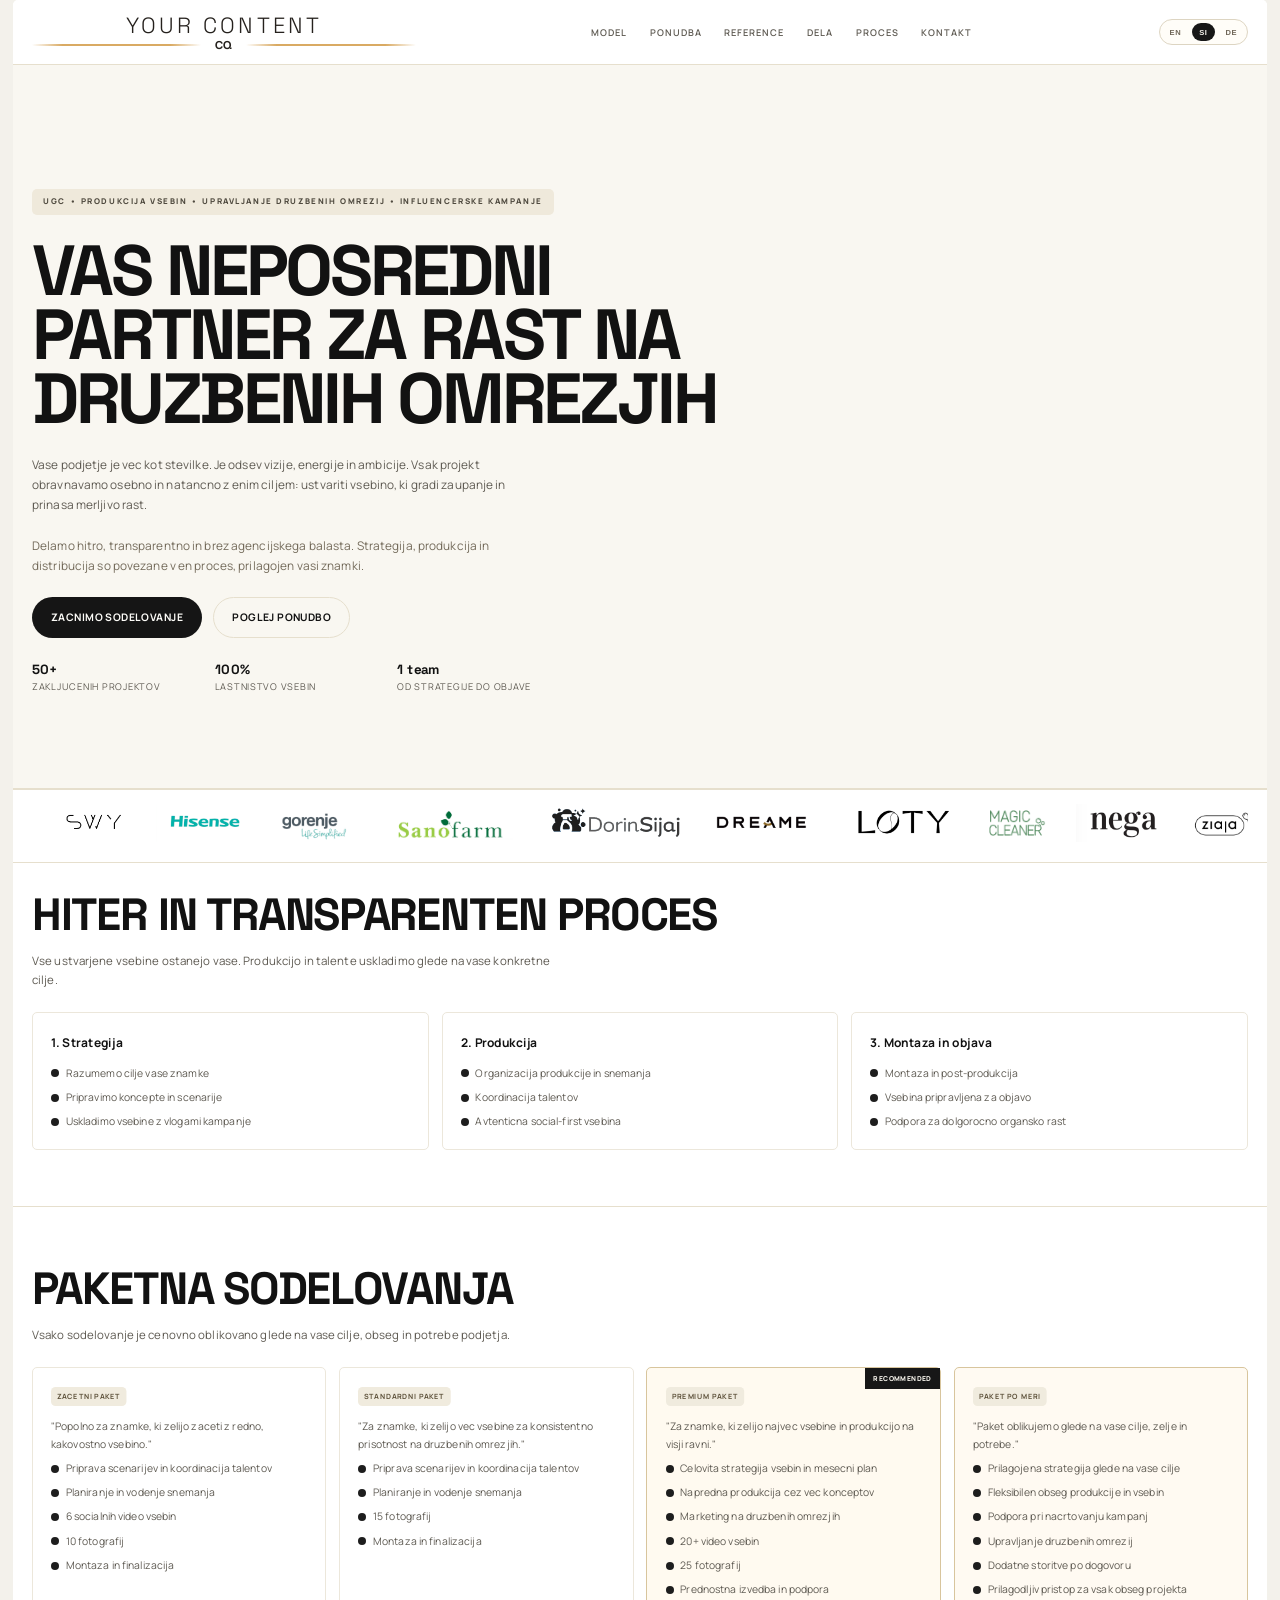
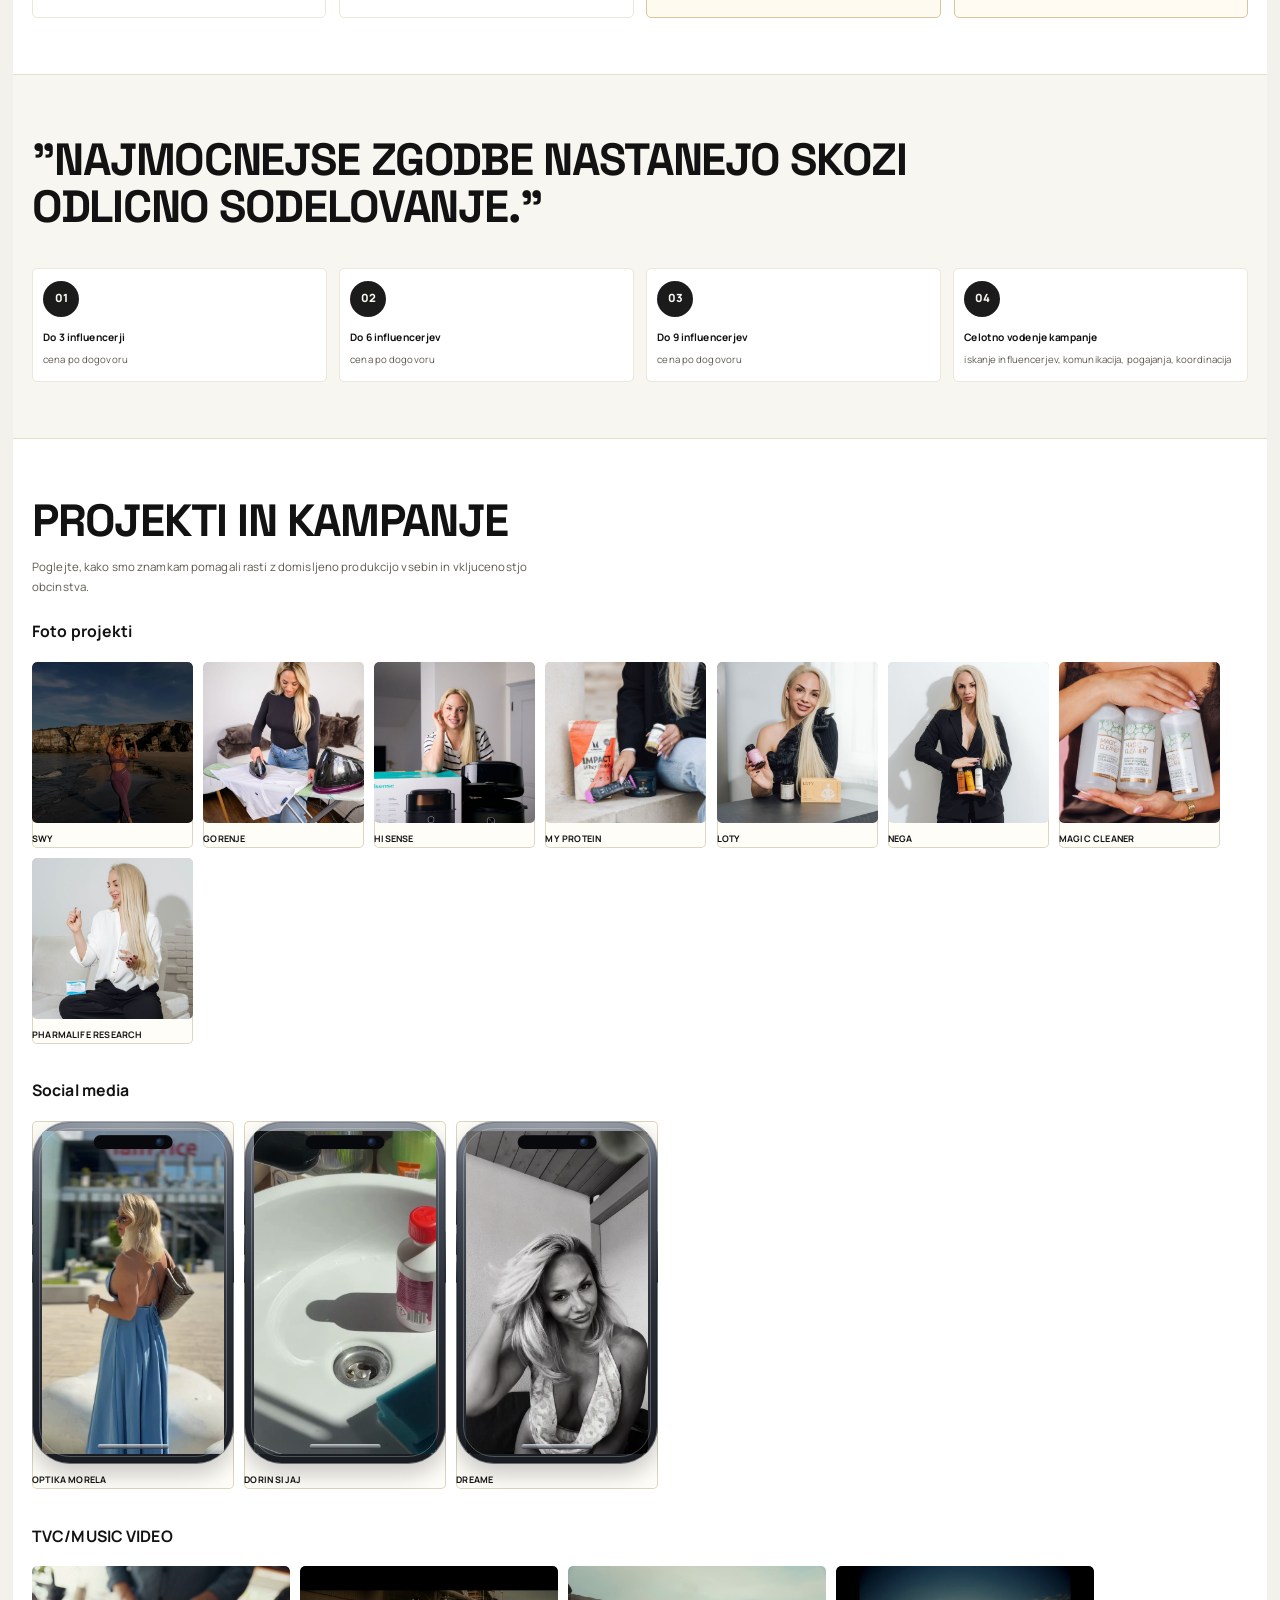
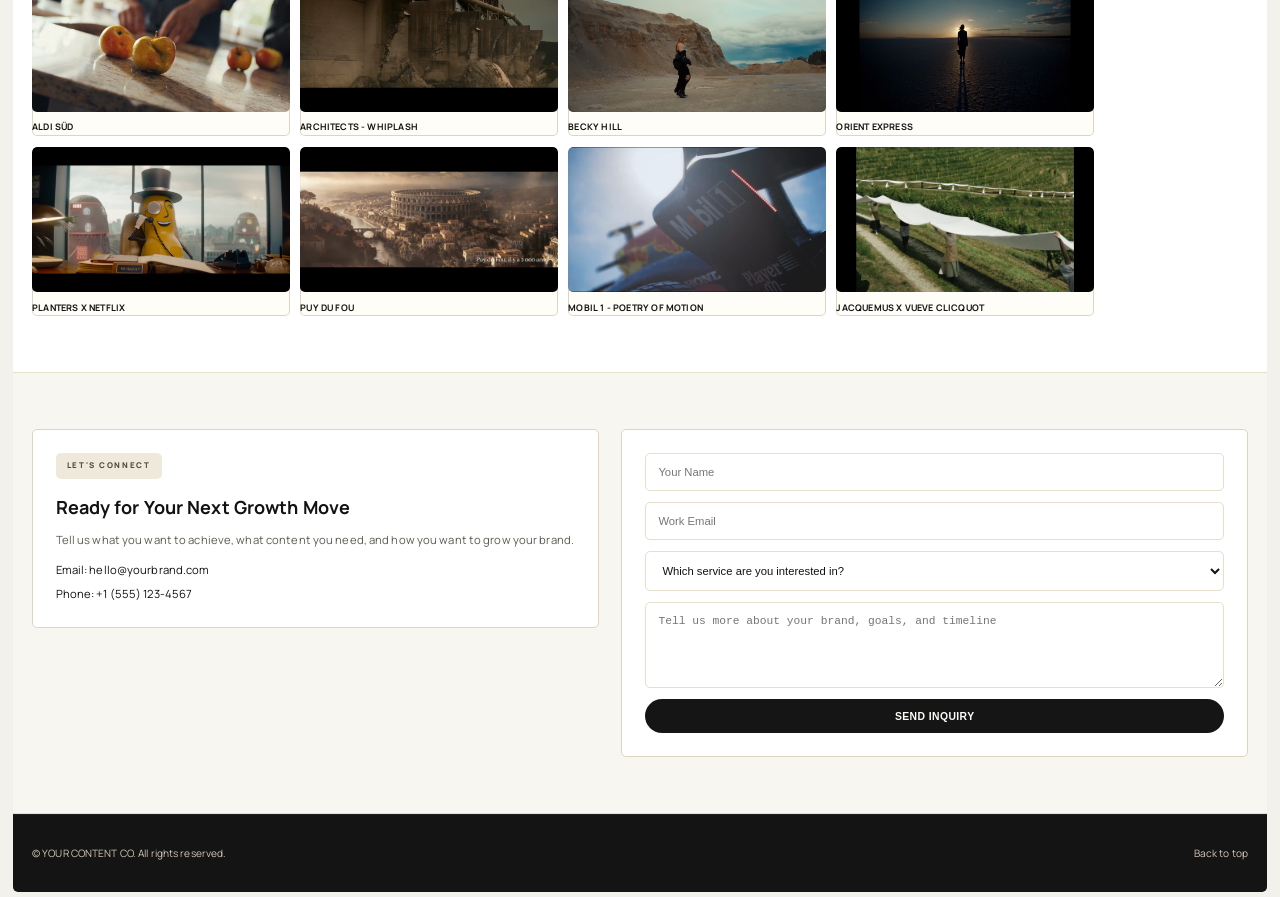
==== index.html @ cd25166e "Deploy YOUR CONTENT CO website for ycc.si" ====
<!DOCTYPE html>
<html lang="en">
<head>
  <meta charset="UTF-8" />
  <meta name="viewport" content="width=device-width, initial-scale=1.0" />
  <title>YOUR CONTENT CO. | UGC & Social Media</title>
  <style>
    @import url('https://fonts.googleapis.com/css2?family=Manrope:wght@400;500;600;700;800&family=Space+Grotesk:wght@500;600;700&display=swap');

    :root {
      --bg: #f3f1eb;
      --surface: #ffffff;
      --surface-alt: #fcfaf4;
      --text: #121212;
      --muted: #5e5a52;
      --primary: #b28634;
      --primary-dark: #8d6726;
      --accent: #ddbf80;
      --success: #1d7a4d;
      --border: #e6dfcd;
      --shadow: 0 12px 30px rgba(18, 18, 18, 0.05);
      --radius: 5px;
      --max-width: 1600px;
      --content-width: 1480px;
    }

    * {
      box-sizing: border-box;
      margin: 0;
      padding: 0;
    }

    html {
      scroll-behavior: smooth;
      font-size: 70.543%;
    }

    body {
      font-family: "Manrope", "Segoe UI", Helvetica, Arial, sans-serif;
      color: var(--text);
      background: var(--bg);
      line-height: 1.68;
      letter-spacing: 0.01em;
    }

    .page-shell {
      width: min(var(--max-width), 98vw);
      margin: 0 auto;
      background: var(--surface);
      border: none;
      box-shadow: none;
      overflow: hidden;
    }

    img {
      max-width: 100%;
      display: block;
    }

    a {
      color: inherit;
      text-decoration: none;
    }

    .container {
      width: min(var(--content-width), 95vw);
      margin: 0 auto;
    }

    /* Keep the design sharp but with slightly softened corners. */
    .page-shell,
    .btn,
    .logo-mark,
    .eyebrow,
    .hero-card,
    .hero-chart,
    .chart-bars span,
    .service-card,
    .model-card,
    .price-card,
    .service-icon,
    .process-step,
    .result-card,
    .testimonial-card,
    .stat-box,
    .contact-card,
    .contact-card input,
    .contact-card textarea,
    .contact-card select,
    .pill {
      border-radius: var(--radius);
    }

    .btn {
      display: inline-flex;
      align-items: center;
      justify-content: center;
      gap: 0.5rem;
      border-radius: 999px;
      padding: 0.95rem 1.6rem;
      font-weight: 700;
      font-size: 0.92rem;
      transition: 0.2s ease;
      cursor: pointer;
      border: 1px solid transparent;
      letter-spacing: 0.04em;
      text-transform: uppercase;
    }

    .btn-primary {
      background: #151515;
      color: #fdfcf8;
      box-shadow: none;
    }

    .btn-primary:hover {
      transform: translateY(-1px);
      background: #2a2a2a;
      box-shadow: none;
    }

    .btn-secondary {
      background: transparent;
      color: var(--text);
      border-color: var(--border);
    }

    .btn-secondary:hover {
      background: #f8f4ea;
      border-color: #d7ccb1;
    }

    header {
      position: sticky;
      top: 0;
      background: rgba(255, 255, 255, 0.92);
      backdrop-filter: blur(8px);
      z-index: 50;
      border-bottom: 1px solid var(--border);
    }

    nav {
      display: flex;
      align-items: center;
      justify-content: space-between;
      padding: 1.2rem 0;
    }

    .logo {
      display: flex;
      align-items: center;
      gap: 1rem;
      font-weight: 800;
      letter-spacing: -0.03em;
      font-size: 0.98rem;
      text-transform: uppercase;
    }

    .logo-mark {
      display: none;
    }

    .brand-lockup {
      display: inline-grid;
      gap: 0.2rem;
      align-items: center;
      justify-items: center;
      line-height: 1;
      color: #25211d;
    }

    .brand-main {
      font-family: "Space Grotesk", "Manrope", sans-serif;
      font-size: 1.95rem;
      letter-spacing: 0.14em;
      font-weight: 300;
      white-space: nowrap;
      text-align: center;
    }

    .brand-sub {
      display: grid;
      grid-template-columns: 1fr auto 1fr;
      align-items: center;
      gap: 1.2rem;
      width: 34rem;
      margin-top: 0.15rem;
    }

    .brand-sub span:last-child {
      font-family: "Space Grotesk", "Manrope", sans-serif;
      font-size: 1.32rem;
      letter-spacing: 0.14em;
      font-weight: 300;
      line-height: 1;
      text-align: center;
    }

    .brand-rule {
      height: 2px;
      width: 100%;
      background: linear-gradient(90deg, transparent 0%, #d9aa63 18%, #d9aa63 82%, transparent 100%);
    }

    .hero h1,
    .section-header h2,
    .service-card h3,
    .model-card h3,
    .price-card .pill,
    .process-step h3,
    .hero-stat strong {
      transform: scale(0.9090909);
      transform-origin: left center;
    }

    .hero h1,
    .section-header h2 {
      display: inline-block;
    }

    .brand-lockup {
      transform: none;
    }

    nav ul {
      display: flex;
      gap: 2rem;
      list-style: none;
    }

    nav a {
      color: var(--muted);
      font-size: 0.82rem;
      font-weight: 600;
      text-transform: uppercase;
      letter-spacing: 0.11em;
    }

    nav a:hover {
      color: var(--text);
    }

    .language-switch {
      display: inline-flex;
      align-items: center;
      gap: 0.35rem;
      margin-left: 1rem;
      padding: 0.25rem;
      border: 1px solid #ddd5c2;
      border-radius: 999px;
      background: #fffdf8;
    }

    .lang-btn {
      border: 0;
      border-radius: 999px;
      background: transparent;
      color: #6f6658;
      font-size: 0.67rem;
      font-weight: 700;
      letter-spacing: 0.08em;
      text-transform: uppercase;
      padding: 0.38rem 0.62rem;
      cursor: pointer;
    }

    .lang-btn.active {
      background: #171717;
      color: #f9f7f1;
    }

    .nav-cta {
      display: none;
    }

    .hero {
      padding: 124px 0 92px;
      background: #f9f7f1;
      color: var(--text);
      border-bottom: 1px solid var(--border);
    }

    .hero-grid {
      display: grid;
      grid-template-columns: 1fr;
      gap: 2.2rem;
      align-items: start;
    }

    .eyebrow {
      display: inline-block;
      font-size: 0.7rem;
      text-transform: uppercase;
      letter-spacing: 0.2em;
      font-weight: 800;
      color: #4f4a3f;
      background: #efe9db;
      border-radius: var(--radius);
      padding: 0.56rem 1rem;
      margin-bottom: 1.2rem;
    }

    .hero h1 {
      font-family: "Space Grotesk", "Manrope", sans-serif;
      font-size: clamp(3.7rem, 6.1vw, 7.2rem);
      line-height: 0.9;
      letter-spacing: -0.045em;
      margin-bottom: 1.4rem;
      max-width: 17.5ch;
      text-transform: uppercase;
    }

    .hero p {
      font-size: 1.05rem;
      color: var(--muted);
      max-width: 72ch;
      margin-bottom: 1.9rem;
    }

    .hero-actions {
      display: flex;
      gap: 1rem;
      flex-wrap: wrap;
      margin-bottom: 2.1rem;
    }

    .hero-stats {
      display: flex;
      flex-wrap: wrap;
      gap: 2rem;
      margin-top: 0.6rem;
    }

    .hero-stat {
      padding-right: 0;
      border-right: 0;
      min-width: 160px;
    }

    .hero-stat:last-child {
      border-right: 0;
      padding-right: 0;
    }

    .hero-stat strong {
      display: block;
      font-size: 1.3rem;
      color: var(--text);
      line-height: 1;
      font-family: "Space Grotesk", "Manrope", sans-serif;
    }

    .hero-stat span {
      color: var(--muted);
      font-size: 0.82rem;
      text-transform: uppercase;
      letter-spacing: 0.08em;
    }

    .hero-card {
      background: #ffffff;
      color: var(--text);
      border-radius: var(--radius);
      padding: 1.85rem;
      box-shadow: none;
      position: relative;
      overflow: hidden;
      border: 1px solid var(--border);
      display: none;
    }

    .hero-card::before {
      display: none;
    }

    .hero-card-top {
      display: flex;
      align-items: center;
      justify-content: space-between;
      color: var(--muted);
      font-size: 0.8rem;
      margin-bottom: 1rem;
      text-transform: uppercase;
      letter-spacing: 0.1em;
    }

    .hero-chart {
      background: linear-gradient(180deg, #f8fafc 0%, #eef8ff 100%);
      border-radius: var(--radius);
      padding: 1rem;
      overflow: hidden;
    }

    .chart-bars {
      display: grid;
      grid-template-columns: repeat(7, 1fr);
      gap: 0.6rem;
      align-items: end;
      height: 240px;
      margin-top: 1rem;
    }

    .chart-bars span {
      display: block;
      background: linear-gradient(180deg, var(--primary), var(--accent));
      border-radius: var(--radius);
    }

    .chart-grid {
      display: flex;
      justify-content: space-between;
      color: var(--muted);
      font-size: 0.62rem;
      margin-top: 0.5rem;
    }

    .logo-strip {
      --logo-gap: 2.1rem;
      padding: 14px 0;
      border-top: 1px solid var(--border);
      border-bottom: 1px solid var(--border);
      background: #ffffff;
      overflow: hidden;
    }

    .logo-strip .container {
      overflow: hidden;
    }

    .logo-strip-inner {
      display: inline-flex;
      min-width: max-content;
      align-items: center;
      animation: logo-slide 28s linear infinite;
      will-change: transform;
      transform: translate3d(0, 0, 0);
      backface-visibility: hidden;
    }

    .logo-chip {
      display: inline-flex;
      flex: 0 0 auto;
      align-items: center;
      justify-content: center;
      margin: 0 calc(var(--logo-gap) / 2);
      padding: 0;
      border: 0;
      background: transparent;
      border-radius: 0;
      box-shadow: none;
    }

    .logo-chip img {
      width: auto;
      height: 38px;
      max-width: 170px;
      object-fit: contain;
      display: block;
      background: transparent;
      transform: translateZ(0);
      backface-visibility: hidden;
    }

    @keyframes logo-slide {
      from {
        transform: translate3d(0, 0, 0);
      }
      to {
        transform: translate3d(-50%, 0, 0);
      }
    }

    section {
      padding: 56px 0;
      border-bottom: 1px solid var(--border);
    }

    .section-header {
      max-width: 1080px;
      margin-bottom: 2rem;
    }

    .section-header h2 {
      font-family: "Space Grotesk", "Manrope", sans-serif;
      font-size: clamp(2.4rem, 4vw, 4.4rem);
      letter-spacing: -0.03em;
      margin-bottom: 0.9rem;
      line-height: 1.05;
      text-transform: uppercase;
    }

    .section-header p {
      color: var(--muted);
      max-width: 78ch;
      font-size: 1.02rem;
    }

    .services-grid {
      display: grid;
      grid-template-columns: repeat(4, minmax(0, 1fr));
      gap: 1.15rem;
    }

    .business-model-grid {
      display: grid;
      grid-template-columns: repeat(3, minmax(0, 1fr));
      gap: 1.15rem;
    }

    .pricing-grid {
      display: grid;
      grid-template-columns: repeat(4, minmax(0, 1fr));
      gap: 1.15rem;
    }

    .service-card,
    .model-card,
    .price-card {
      background: var(--surface);
      border: 1px solid #ece7db;
      border-radius: var(--radius);
      padding: 1.6rem;
      box-shadow: none;
      transition: transform 0.2s ease, box-shadow 0.2s ease;
    }

    .model-card:hover,
    .price-card:hover,
    .service-card:hover {
      transform: translateY(-1px);
      box-shadow: 0 8px 14px rgba(18, 18, 18, 0.04);
    }

    .price-card.featured {
      background: #fffaf0;
      border-color: #d8c59d;
      position: relative;
    }

    .price-card.featured::before {
      content: "Recommended";
      position: absolute;
      top: 0;
      right: 0;
      background: #171717;
      color: #f8f5ed;
      font-size: 0.60rem;
      font-weight: 800;
      padding: 0.45rem 0.7rem;
      letter-spacing: 0.06em;
      text-transform: uppercase;
    }

    .custom-package {
      background: #fffaf2;
      border-color: #d8c59d;
    }

    .price-card ul,
    .model-card ul {
      list-style: none;
      display: grid;
      gap: 0.6rem;
      margin-top: 1rem;
    }

    .price-card li,
    .model-card li {
      display: flex;
      align-items: center;
      gap: 0.6rem;
      color: var(--muted);
      font-size: 0.92rem;
    }

    .price-card li::before,
    .model-card li::before {
      content: "";
      width: 8px;
      height: 8px;
      background: #1d1d1d;
      border-radius: var(--radius);
      flex: 0 0 auto;
    }

    .price-card li.intro-copy::before {
      display: none;
    }

    .price-card li.intro-copy {
      gap: 0;
    }

    .service-icon {
      width: 56px;
      height: 56px;
      display: grid;
      place-items: center;
      background: #f4efe2;
      color: #1f1f1f;
      border: 1px solid #ddd5c2;
      border-radius: var(--radius);
      font-weight: 800;
      margin-bottom: 1rem;
    }

    .service-card h3 {
      font-size: 1.08rem;
      margin-bottom: 0.7rem;
    }

    .service-card p {
      color: var(--muted);
      font-size: 0.95rem;
    }

    .process-section {
      background: #f8f6f0;
    }

    .process-grid {
      display: grid;
      grid-template-columns: repeat(4, minmax(0, 1fr));
      gap: 1.1rem;
    }

    .process-step {
      padding: 1.1rem 0.9rem;
      background: #fff;
      border-radius: var(--radius);
      border: 1px solid #ece7db;
    }

    #model {
      padding-top: 26px;
    }

    .process-step h3 {
      font-size: 1rem;
      margin: 0.45rem 0;
    }

    .process-step p {
      font-size: 0.86rem;
      color: var(--muted);
      margin: 0;
    }

    .process-step span {
      display: inline-flex;
      width: 36px;
      height: 36px;
      border-radius: 999px;
      background: #1b1b1b;
      color: #faf8f2;
      font-weight: 800;
      align-items: center;
      justify-content: center;
      margin-bottom: 0.55rem;
    }

    .results-panel {
      display: grid;
      grid-template-columns: 1.1fr 0.9fr;
      gap: 1rem;
      align-items: stretch;
    }

    .result-card,
    .testimonial-card {
      background: var(--surface);
      border-radius: var(--radius);
      padding: 1.6rem;
      box-shadow: var(--shadow);
    }

    .result-card ul {
      list-style: none;
      display: grid;
      gap: 0.8rem;
      margin-top: 1rem;
    }

    .result-card li {
      display: flex;
      align-items: center;
      gap: 0.7rem;
      color: var(--muted);
    }

    .result-card li::before {
      content: "";
      width: 10px;
      height: 10px;
      border-radius: var(--radius);
      background: linear-gradient(90deg, var(--primary), var(--accent));
      flex: 0 0 auto;
    }

    .stats-grid {
      display: grid;
      grid-template-columns: repeat(4, minmax(0, 1fr));
      gap: 1rem;
      margin-top: 1rem;
    }

    .stat-box {
      background: linear-gradient(180deg, #111827, #0f172a);
      color: #fff;
      border-radius: var(--radius);
      padding: 1.2rem;
      text-align: center;
    }

    .stat-box strong {
      display: block;
      font-size: 1.60rem;
      line-height: 1;
      margin-bottom: 0.2rem;
    }

    .case-grid {
      display: grid;
      grid-template-columns: repeat(3, minmax(0, 1fr));
      gap: 1.15rem;
    }

    #portfolio .case-grid {
      display: flex;
      flex-wrap: wrap;
      align-items: flex-start;
      gap: 0.9rem;
    }

    .case-card {
      min-width: 0;
    }

    .project-hidden {
      display: none;
    }

    .see-more-wrap {
      display: flex;
      justify-content: center;
      margin-top: 1.4rem;
    }

    .case-card {
      background: #fffdf8;
      border-radius: var(--radius);
      overflow: hidden;
      box-shadow: inset 0 0 0 1px #ddd5c2;
      box-sizing: border-box;
    }

    .case-card h3 {
      font-size: 0.95rem;
      letter-spacing: 0.02em;
    }

    .case-card img {
      height: 210px;
      width: 100%;
      object-fit: cover;
      background: linear-gradient(90deg, #e2e8f0, #e0f2fe);
    }

    .case-card-body {
      padding: 1.2rem;
    }

    .case-card-body h3 {
      margin-bottom: 0.4rem;
    }

    .case-card-body p {
      color: var(--muted);
      font-size: 0.75rem;
      margin-bottom: 0.8rem;
    }

    .phone-shell {
      position: relative;
      padding: 10px;
      border-radius: 38px;
      background:
        radial-gradient(140% 80% at 50% -12%, rgba(255, 255, 255, 0.28) 0%, rgba(255, 255, 255, 0) 56%),
        linear-gradient(180deg, #7f8792 0%, #4f5662 13%, #2a2f37 50%, #191c22 100%);
      box-shadow:
        inset 0 0 0 1px rgba(255, 255, 255, 0.36),
        inset 0 0 0 2px rgba(15, 17, 22, 0.18),
        0 10px 22px rgba(6, 8, 11, 0.22);
      isolation: isolate;
    }

    .phone-shell::before {
      content: "";
      position: absolute;
      inset: 7px;
      border-radius: 31px;
      border: 1px solid rgba(255, 255, 255, 0.24);
      box-shadow: inset 0 10px 18px rgba(255, 255, 255, 0.06);
      pointer-events: none;
      z-index: 2;
    }

    .phone-shell .portfolio-media {
      border-radius: 30px;
      background: #f2f5fa;
      box-shadow: inset 0 0 0 1px rgba(10, 12, 16, 0.15);
    }

    .phone-notch {
      position: absolute;
      top: 14px;
      left: 50%;
      width: 39%;
      height: 14px;
      transform: translateX(-50%);
      border-radius: 999px;
      background: #07090d;
      box-shadow: inset 0 1px 0 rgba(255, 255, 255, 0.07);
      z-index: 4;
      pointer-events: none;
    }

    .phone-notch::before {
      content: "";
      position: absolute;
      right: 10px;
      top: 50%;
      width: 6px;
      height: 6px;
      border-radius: 50%;
      transform: translateY(-50%);
      background: radial-gradient(circle at 30% 30%, #2f4d7d, #101825 62%);
      box-shadow: 0 0 0 1px rgba(88, 104, 132, 0.25);
    }

    .phone-side {
      position: absolute;
      z-index: 1;
      background: linear-gradient(180deg, #8a919b 0%, #4c535d 52%, #2a3038 100%);
      box-shadow: inset 0 0 0 1px rgba(17, 21, 28, 0.35);
      pointer-events: none;
    }

    .phone-side-left {
      left: -2px;
      top: 70px;
      width: 3px;
      height: 34px;
      border-radius: 2px;
    }

    .phone-side-left::before,
    .phone-side-left::after {
      content: "";
      position: absolute;
      left: 0;
      width: 3px;
      border-radius: 2px;
      background: inherit;
      box-shadow: inherit;
    }

    .phone-side-left::before {
      top: 42px;
      height: 22px;
    }

    .phone-side-left::after {
      top: 70px;
      height: 22px;
    }

    .phone-side-right {
      right: -2px;
      top: 110px;
      width: 3px;
      height: 52px;
      border-radius: 2px;
    }

    .phone-home-bar {
      position: absolute;
      bottom: 15px;
      left: 50%;
      width: 35%;
      height: 5px;
      transform: translateX(-50%);
      border-radius: 999px;
      background: linear-gradient(180deg, rgba(238, 242, 247, 0.8), rgba(38, 44, 52, 0.88));
      z-index: 4;
      pointer-events: none;
    }

    .pill {
      display: inline-block;
      padding: 0.35rem 0.6rem;
      background: #f0ebde;
      color: #5c5039;
      border-radius: var(--radius);
      font-size: 0.7rem;
      font-weight: 700;
      margin-right: 0.4rem;
      text-transform: uppercase;
      letter-spacing: 0.08em;
    }

    .contact-section {
      background: #f8f6f0;
      color: var(--text);
      position: relative;
      overflow: hidden;
    }

    .contact-wrap {
      display: grid;
      grid-template-columns: 0.95fr 1.05fr;
      gap: 2rem;
      align-items: start;
    }

    .contact-card {
      background: var(--surface);
      border: 1px solid #ddd5c2;
      border-radius: var(--radius);
      padding: 2rem;
      box-shadow: none;
    }

    .contact-card h3,
    .contact-card p {
      color: var(--text);
    }

    form {
      display: grid;
      gap: 1rem;
    }

    input,
    textarea,
    select {
      width: 100%;
      padding: 1.05rem 1.1rem;
      border-radius: var(--radius);
      border: 1px solid var(--border);
      background: #fff;
      color: var(--text);
      outline: none;
      font-size: 1rem;
    }

    input:focus,
    textarea:focus,
    select:focus {
      border-color: var(--accent);
    }

    footer {
      background: #141414;
      color: var(--muted);
      padding: 30px 0;
      border-top: 1px solid #1f1f1f;
    }

    footer p,
    footer a {
      color: #d2c9b5;
      font-size: 0.9rem;
    }

    .footer-row {
      display: flex;
      justify-content: space-between;
      gap: 1rem;
      align-items: center;
      flex-wrap: nowrap;
    }

    @media (max-width: 980px) {
      .hero-grid,
      .results-panel {
        grid-template-columns: 1fr;
      }

      .hero {
        padding: 90px 0 72px;
      }

      .hero h1 {
        font-size: clamp(3rem, 9.5vw, 4.8rem);
      }

      .contact-wrap {
        grid-template-columns: 1fr;
      }

      .services-grid,
      .pricing-grid {
        grid-template-columns: repeat(2, minmax(0, 1fr));
      }

      .business-model-grid {
        grid-template-columns: repeat(3, minmax(0, 1fr));
      }

      .pricing-grid {
        grid-template-columns: repeat(4, minmax(0, 1fr));
      }

      .process-grid {
        grid-template-columns: repeat(2, minmax(0, 1fr));
      }

      .case-grid,
      .stats-grid {
        grid-template-columns: repeat(2, minmax(0, 1fr));
      }

      #portfolio .case-grid {
        gap: 0.75rem;
      }

      .logo-strip {
        --logo-gap: 1.4rem;
      }
    }

    @media (max-width: 760px) {
      nav ul {
        display: none;
      }

      .nav-cta {
        display: inline-flex;
      }

      .language-switch {
        margin-left: auto;
      }

      .hero {
        padding-top: 64px;
      }

      .hero h1 {
        font-size: clamp(2.4rem, 12.5vw, 3.6rem);
      }

      .services-grid,
      .business-model-grid,
      .pricing-grid,
      .process-grid,
      .case-grid,
      .stats-grid {
        grid-template-columns: 1fr;
      }

      .logo-strip {
        --logo-gap: 1rem;
      }

      .logo-chip img {
        height: 30px;
        max-width: 140px;
      }

      .case-grid {
        grid-template-columns: 1fr;
      }

      #portfolio .case-grid {
        gap: 0.65rem;
      }

      .footer-row {
        flex-wrap: wrap;
      }

      .hero-actions {
        flex-direction: column;
      }
    }
  </style>
</head>
<body>
  <div class="page-shell">
    <header>
      <div class="container">
        <nav>
          <a class="logo" href="#home">
            <span class="brand-lockup" aria-label="YOUR CONTENT CO.">
              <span class="brand-main">YOUR CONTENT</span>
              <span class="brand-sub"><span class="brand-rule"></span><span>CO.</span><span class="brand-rule"></span></span>
            </span>
          </a>
          <ul>
            <li><a href="#model">Model</a></li>
            <li><a href="#pricing">Offer</a></li>
            <li><a href="#references">References</a></li>
            <li><a href="#portfolio">Work</a></li>
            <li><a href="#process">Process</a></li>
            <li><a href="#contact">Contact</a></li>
          </ul>
          <div class="language-switch" aria-label="Language switch">
            <button class="lang-btn active" type="button" data-lang="en">EN</button>
            <button class="lang-btn" type="button" data-lang="sl">SI</button>
            <button class="lang-btn" type="button" data-lang="de">DE</button>
          </div>
          <a class="btn btn-primary nav-cta" href="#contact">Book a Call</a>
        </nav>
      </div>
    </header>

    <main>
      <section class="hero" id="home">
      <div class="container hero-grid">
        <div>
          <span class="eyebrow">UGC • Content Production • Social Media Management • Influencer Campaigns</span>
          <h1>YOUR DIRECT-TO-EXPERT SOCIAL GROWTH PARTNER</h1>
          <p>Your business is more than numbers. It is a reflection of vision, energy, and ambition. We approach every project personally and precisely, with one clear goal: create content that builds trust and drives measurable growth.</p>
          <p style="margin-top:0.4rem; color:#736a5a;">We work fast, transparently, and without agency clutter. Strategy, production, and distribution are aligned in one process tailored to your brand.</p>
          <div class="hero-actions">
            <a class="btn btn-primary" href="#contact">Start Collaboration</a>
            <a class="btn btn-secondary" href="#pricing">View Offer</a>
          </div>
          <div class="hero-stats">
            <div class="hero-stat">
              <strong>50+</strong>
              <span>completed projects</span>
            </div>
            <div class="hero-stat">
              <strong>100%</strong>
              <span>content ownership</span>
            </div>
            <div class="hero-stat">
              <strong>1 team</strong>
              <span>strategy to publishing</span>
            </div>
          </div>
        </div>
      </div>
    </section>

    <section class="logo-strip" id="references">
      <div class="container">
        <div class="logo-strip-inner" aria-label="Logotipi podjetij, ki sodelujejo z nami">
          <div class="logo-chip"><img src="./logos/swy-brand.png" alt="SWY BRAND" /></div>
          <div class="logo-chip"><img src="./logos/hisense.png" alt="HISENSE" /></div>
          <div class="logo-chip"><img src="./logos/gorenje.png" alt="GORENJE" /></div>
          <div class="logo-chip"><img src="./logos/sanofarm.png" alt="SANOFARM" /></div>
          <div class="logo-chip"><img src="./logos/dorin sijaj.png" alt="DORIN SIJAJ" /></div>
          <div class="logo-chip"><img src="./logos/dreame.png" alt="DREAME" /></div>
          <div class="logo-chip"><img src="./logos/loty.png" alt="LOTY" /></div>
          <div class="logo-chip"><img src="./logos/magic cleaner.png" alt="MAGIC CLEANER" /></div>
          <div class="logo-chip"><img src="./logos/nega cosmetics.png" alt="NEGA COSMETICS" /></div>
          <div class="logo-chip"><img src="./logos/zaija.png" alt="ZAIJA" /></div>
          <div class="logo-chip"><img src="./logos/aldi sud.png" alt="ALDI SUD" /></div>
          <div class="logo-chip"><img src="./logos/architects.png" alt="ARCHITECTS" /></div>
          <div class="logo-chip"><img src="./logos/becky hill.png" alt="BECKY HILL" /></div>
          <div class="logo-chip"><img src="./logos/mobil 1.png" alt="MOBIL 1" /></div>
          <div class="logo-chip"><img src="./logos/netflix.png" alt="NETFLIX" /></div>
          <div class="logo-chip"><img src="./logos/orient express.png" alt="ORIENT EXPRESS" /></div>
          <div class="logo-chip"><img src="./logos/planters.png" alt="PLANTERS" /></div>
          <div class="logo-chip"><img src="./logos/puy du fou.png" alt="PUY DU FOU" /></div>
          <!-- Repeat for infinite loop -->
          <div class="logo-chip"><img src="./logos/swy-brand.png" alt="SWY BRAND" /></div>
          <div class="logo-chip"><img src="./logos/hisense.png" alt="HISENSE" /></div>
          <div class="logo-chip"><img src="./logos/gorenje.png" alt="GORENJE" /></div>
          <div class="logo-chip"><img src="./logos/sanofarm.png" alt="SANOFARM" /></div>
          <div class="logo-chip"><img src="./logos/dorin sijaj.png" alt="DORIN SIJAJ" /></div>
          <div class="logo-chip"><img src="./logos/dreame.png" alt="DREAME" /></div>
          <div class="logo-chip"><img src="./logos/loty.png" alt="LOTY" /></div>
          <div class="logo-chip"><img src="./logos/magic cleaner.png" alt="MAGIC CLEANER" /></div>
          <div class="logo-chip"><img src="./logos/nega cosmetics.png" alt="NEGA COSMETICS" /></div>
          <div class="logo-chip"><img src="./logos/zaija.png" alt="ZAIJA" /></div>
          <div class="logo-chip"><img src="./logos/aldi sud.png" alt="ALDI SUD" /></div>
          <div class="logo-chip"><img src="./logos/architects.png" alt="ARCHITECTS" /></div>
          <div class="logo-chip"><img src="./logos/becky hill.png" alt="BECKY HILL" /></div>
          <div class="logo-chip"><img src="./logos/mobil 1.png" alt="MOBIL 1" /></div>
          <div class="logo-chip"><img src="./logos/netflix.png" alt="NETFLIX" /></div>
          <div class="logo-chip"><img src="./logos/orient express.png" alt="ORIENT EXPRESS" /></div>
          <div class="logo-chip"><img src="./logos/planters.png" alt="PLANTERS" /></div>
          <div class="logo-chip"><img src="./logos/puy du fou.png" alt="PUY DU FOU" /></div>
        </div>
      </div>
    </section>

    <section id="model">
      <div class="container">
        <div class="section-header">
          <h2>Fast and Transparent Workflow</h2>
          <p>All produced content belongs to you. We coordinate talent and production based on your specific goals.</p>
        </div>
        <div class="business-model-grid">
          <div class="model-card">
            <h3>1. Strategy</h3>
            <ul>
              <li>Understand your brand objectives</li>
              <li>Build concepts and scripts</li>
              <li>Align content with campaign roles</li>
            </ul>
          </div>
          <div class="model-card">
            <h3>2. Production</h3>
            <ul>
              <li>Production and shoot organization</li>
              <li>Talent coordination</li>
              <li>Authentic social-first content</li>
            </ul>
          </div>
          <div class="model-card">
            <h3>3. Editing and Publishing</h3>
            <ul>
              <li>Editing and post-production</li>
              <li>Publishing-ready assets</li>
              <li>Support for long-term organic growth</li>
            </ul>
          </div>
        </div>
      </div>
    </section>

    <section id="pricing">
      <div class="container">
        <div class="section-header">
          <h2>Collaboration Packages</h2>
          <p>Every collaboration is priced based on your goals, scope, and business needs.</p>
        </div>
        <div class="pricing-grid">
          <div class="price-card">
            <span class="pill">Starter Package</span>
            <ul>
              <li class="intro-copy">"Perfect for brands looking to start with regular, high-quality content."</li>
              <li>Script preparation and talent coordination</li>
              <li>Shoot planning and management</li>
              <li>6 social video assets</li>
              <li>10 photos</li>
              <li>Editing and finishing</li>
            </ul>
          </div>
          <div class="price-card">
            <span class="pill">Standard Package</span>
            <ul>
              <li class="intro-copy">"For brands that want more content for a consistent presence on social media."</li>
              <li>Script preparation and talent coordination</li>
              <li>Shoot planning and management</li>
              <li>15 photos</li>
              <li>Editing and finishing</li>
            </ul>
          </div>
          <div class="price-card featured">
            <span class="pill">Premium Package</span>
            <ul>
              <li class="intro-copy">"Designed for brands that want the most content and full-scale production."</li>
              <li>Full content strategy and monthly plan</li>
              <li>Advanced production across concepts</li>
              <li>Social media marketing</li>
              <li>20+ video assets</li>
              <li>25 photos</li>
              <li>Priority execution and support</li>
            </ul>
          </div>
          <div class="price-card custom-package">
            <span class="pill">Custom Package</span>
            <ul>
              <li class="intro-copy">"We shape the package around your goals, wishes, and needs."</li>
              <li>Tailored strategy based on your goals</li>
              <li>Flexible production and content scope</li>
              <li>Campaign planning support</li>
              <li>Social media management</li>
              <li>Additional services by agreement</li>
              <li>Scalable approach for any project size</li>
            </ul>
          </div>
        </div>
      </div>
    </section>

    <section class="process-section" id="process">
      <div class="container">
        <div class="section-header">
          <h2>"The strongest stories are built through great collaboration."</h2>
        </div>
        <div class="process-grid">
          <div class="process-step">
            <span>01</span>
            <h3>Up to 3 Influencers</h3>
            <p>pricing by agreement</p>
          </div>
          <div class="process-step">
            <span>02</span>
            <h3>Up to 6 Influencers</h3>
            <p>pricing by agreement</p>
          </div>
          <div class="process-step">
            <span>03</span>
            <h3>Up to 9 Influencers</h3>
            <p>pricing by agreement</p>
          </div>
          <div class="process-step">
            <span>04</span>
            <h3>Full Campaign Management</h3>
            <p>influencer sourcing, communication, negotiation, coordination</p>
          </div>
        </div>
      </div>
    </section>

    <section id="portfolio">
      <div class="container">
        <div class="section-header">
          <h2>Projects and Campaigns</h2>
          <p>See how we helped brands grow through thoughtful content production and audience engagement.</p>
        </div>
        <div style="margin-bottom: 3rem;">
          <h3 style="font-size: 1.4rem; margin-bottom: 1.5rem;">Photo Projects</h3>
          <div class="case-grid" id="portfolio-grid-photos">
            <!-- Photo cards will be inserted here -->
          </div>
        </div>
        <div style="margin-bottom: 3rem;">
          <h3 style="font-size: 1.4rem; margin-bottom: 1.5rem;">Social Media</h3>
          <div class="case-grid" id="portfolio-grid-social-media">
            <!-- 9:16 videos will be inserted here -->
          </div>
        </div>
        <div>
          <h3 style="font-size: 1.4rem; margin-bottom: 1.5rem;">TVC/MUSIC VIDEO</h3>
          <div class="case-grid" id="portfolio-grid-tvc-music-video">
            <!-- Horizontal videos will be inserted here -->
          </div>
        </div>
      </div>
    </section>

    <script>
      document.querySelectorAll('.logo-chip img').forEach((img) => {
        const src = img.getAttribute('src');
        if (!src || !src.toLowerCase().includes('.png')) {
          return;
        }
        const clean = src.split('?')[0];
        img.src = `${clean}?v=20260623-logoedit6`;
      });

      let currentLanguage = 'en';

      const i18n = {
        en: {
          navModel: 'Model',
          navOffer: 'Offer',
          navReferences: 'References',
          navWork: 'Work',
          navProcess: 'Process',
          navContact: 'Contact',
          navBookCall: 'Book a Call',
          heroEyebrow: 'UGC • Content Production • Social Media Management • Influencer Campaigns',
          heroTitle: 'YOUR DIRECT-TO-EXPERT SOCIAL GROWTH PARTNER',
          heroP1: 'Your business is more than numbers. It is a reflection of vision, energy, and ambition. We approach every project personally and precisely, with one clear goal: create content that builds trust and drives measurable growth.',
          heroP2: 'We work fast, transparently, and without agency clutter. Strategy, production, and distribution are aligned in one process tailored to your brand.',
          heroBtnStart: 'Start Collaboration',
          heroBtnOffer: 'View Offer',
          heroStat1: 'completed projects',
          heroStat2: 'content ownership',
          heroStat3: 'strategy to publishing',
          modelTitle: 'Fast and Transparent Workflow',
          modelIntro: 'All produced content belongs to you. We coordinate talent and production based on your specific goals.',
          modelStep1Title: '1. Strategy',
          modelStep1Li1: 'Understand your brand objectives',
          modelStep1Li2: 'Build concepts and scripts',
          modelStep1Li3: 'Align content with campaign roles',
          modelStep2Title: '2. Production',
          modelStep2Li1: 'Production and shoot organization',
          modelStep2Li2: 'Talent coordination',
          modelStep2Li3: 'Authentic social-first content',
          modelStep3Title: '3. Editing and Publishing',
          modelStep3Li1: 'Editing and post-production',
          modelStep3Li2: 'Publishing-ready assets',
          modelStep3Li3: 'Support for long-term organic growth',
          pricingTitle: 'Collaboration Packages',
          pricingIntro: 'Every collaboration is priced based on your goals, scope, and business needs.',
          starterPackage: 'Starter Package',
          starterIntro: '"Perfect for brands looking to start with regular, high-quality content."',
          starterLi1: 'Script preparation and talent coordination',
          starterLi2: 'Shoot planning and management',
          starterLi3: '6 social video assets',
          starterLi4: '10 photos',
          starterLi5: 'Editing and finishing',
          standardPackage: 'Standard Package',
          standardIntro: '"For brands that want more content for a consistent presence on social media."',
          standardLi1: 'Script preparation and talent coordination',
          standardLi2: 'Shoot planning and management',
          standardLi3: '15 photos',
          standardLi4: 'Editing and finishing',
          premiumPackage: 'Premium Package',
          premiumIntro: '"Designed for brands that want the most content and full-scale production."',
          premiumLi1: 'Full content strategy and monthly plan',
          premiumLi2: 'Advanced production across concepts',
          premiumLi3: 'Social media marketing',
          premiumLi4: '20+ video assets',
          premiumLi5: '25 photos',
          premiumLi6: 'Priority execution and support',
          customPackage: 'Custom Package',
          customIntro: '"We shape the package around your goals, wishes, and needs."',
          customLi1: 'Tailored strategy based on your goals',
          customLi2: 'Flexible production and content scope',
          customLi3: 'Campaign planning support',
          customLi4: 'Social media management',
          customLi5: 'Additional services by agreement',
          customLi6: 'Scalable approach for any project size',
          processTitle: '"The strongest stories are built through great collaboration."',
          process1Title: 'Up to 3 Influencers',
          process2Title: 'Up to 6 Influencers',
          process3Title: 'Up to 9 Influencers',
          process4Title: 'Full Campaign Management',
          processPricing: 'pricing by agreement',
          process4Desc: 'influencer sourcing, communication, negotiation, coordination',
          portfolioTitle: 'Projects and Campaigns',
          portfolioIntro: 'See how we helped brands grow through thoughtful content production and audience engagement.',
          portfolioPhotos: 'Photo Projects',
          portfolioSocial: 'Social Media',
          portfolioTvc: 'TVC/MUSIC VIDEO',
          contactEyebrow: "Let's Connect",
          contactTitle: 'Ready for Your Next Growth Move',
          contactIntro: 'Tell us what you want to achieve, what content you need, and how you want to grow your brand.',
          formName: 'Your Name',
          formEmail: 'Work Email',
          formServiceLabel: 'Which service are you interested in?',
          formServiceUgc: 'UGC',
          formServiceProduction: 'Content Production',
          formServiceSmm: 'Social Media Management',
          formServiceInfluencer: 'Influencer Campaigns',
          formMessage: 'Tell us more about your brand, goals, and timeline',
          formSubmit: 'Send Inquiry',
          footerRights: '© YOUR CONTENT CO. All rights reserved.',
          footerTop: 'Back to top',
          portfolioLoading: 'Loading...',
          portfolioTapPlay: 'Tap play',
          portfolioPreviewUnavailable: 'Preview unavailable'
        },
        sl: {
          navModel: 'Model',
          navOffer: 'Ponudba',
          navReferences: 'Reference',
          navWork: 'Dela',
          navProcess: 'Proces',
          navContact: 'Kontakt',
          navBookCall: 'Rezerviraj klic',
          heroEyebrow: 'UGC • Produkcija vsebin • Upravljanje druzbenih omrezij • Influencerske kampanje',
          heroTitle: 'VAS NEPOSREDNI PARTNER ZA RAST NA DRUZBENIH OMREZJIH',
          heroP1: 'Vase podjetje je vec kot stevilke. Je odsev vizije, energije in ambicije. Vsak projekt obravnavamo osebno in natancno z enim ciljem: ustvariti vsebino, ki gradi zaupanje in prinasa merljivo rast.',
          heroP2: 'Delamo hitro, transparentno in brez agencijskega balasta. Strategija, produkcija in distribucija so povezane v en proces, prilagojen vasi znamki.',
          heroBtnStart: 'Zacnimo sodelovanje',
          heroBtnOffer: 'Poglej ponudbo',
          heroStat1: 'zakljucenih projektov',
          heroStat2: 'lastnistvo vsebin',
          heroStat3: 'od strategije do objave',
          modelTitle: 'Hiter in transparenten proces',
          modelIntro: 'Vse ustvarjene vsebine ostanejo vase. Produkcijo in talente uskladimo glede na vase konkretne cilje.',
          modelStep1Title: '1. Strategija',
          modelStep1Li1: 'Razumemo cilje vase znamke',
          modelStep1Li2: 'Pripravimo koncepte in scenarije',
          modelStep1Li3: 'Uskladimo vsebine z vlogami kampanje',
          modelStep2Title: '2. Produkcija',
          modelStep2Li1: 'Organizacija produkcije in snemanja',
          modelStep2Li2: 'Koordinacija talentov',
          modelStep2Li3: 'Avtenticna social-first vsebina',
          modelStep3Title: '3. Montaza in objava',
          modelStep3Li1: 'Montaza in post-produkcija',
          modelStep3Li2: 'Vsebina pripravljena za objavo',
          modelStep3Li3: 'Podpora za dolgorocno organsko rast',
          pricingTitle: 'Paketna sodelovanja',
          pricingIntro: 'Vsako sodelovanje je cenovno oblikovano glede na vase cilje, obseg in potrebe podjetja.',
          starterPackage: 'Zacetni paket',
          starterIntro: '"Popolno za znamke, ki zelijo zaceti z redno, kakovostno vsebino."',
          starterLi1: 'Priprava scenarijev in koordinacija talentov',
          starterLi2: 'Planiranje in vodenje snemanja',
          starterLi3: '6 socialnih video vsebin',
          starterLi4: '10 fotografij',
          starterLi5: 'Montaza in finalizacija',
          standardPackage: 'Standardni paket',
          standardIntro: '"Za znamke, ki zelijo vec vsebine za konsistentno prisotnost na druzbenih omrezjih."',
          standardLi1: 'Priprava scenarijev in koordinacija talentov',
          standardLi2: 'Planiranje in vodenje snemanja',
          standardLi3: '15 fotografij',
          standardLi4: 'Montaza in finalizacija',
          premiumPackage: 'Premium paket',
          premiumIntro: '"Za znamke, ki zelijo najvec vsebine in produkcijo na visji ravni."',
          premiumLi1: 'Celovita strategija vsebin in mesecni plan',
          premiumLi2: 'Napredna produkcija cez vec konceptov',
          premiumLi3: 'Marketing na druzbenih omrezjih',
          premiumLi4: '20+ video vsebin',
          premiumLi5: '25 fotografij',
          premiumLi6: 'Prednostna izvedba in podpora',
          customPackage: 'Paket po meri',
          customIntro: '"Paket oblikujemo glede na vase cilje, zelje in potrebe."',
          customLi1: 'Prilagojena strategija glede na vase cilje',
          customLi2: 'Fleksibilen obseg produkcije in vsebin',
          customLi3: 'Podpora pri nacrtovanju kampanj',
          customLi4: 'Upravljanje druzbenih omrezij',
          customLi5: 'Dodatne storitve po dogovoru',
          customLi6: 'Prilagodljiv pristop za vsak obseg projekta',
          processTitle: '"Najmocnejse zgodbe nastanejo skozi odlicno sodelovanje."',
          process1Title: 'Do 3 influencerji',
          process2Title: 'Do 6 influencerjev',
          process3Title: 'Do 9 influencerjev',
          process4Title: 'Celotno vodenje kampanje',
          processPricing: 'cena po dogovoru',
          process4Desc: 'iskanje influencerjev, komunikacija, pogajanja, koordinacija',
          portfolioTitle: 'Projekti in kampanje',
          portfolioIntro: 'Poglejte, kako smo znamkam pomagali rasti z domisljeno produkcijo vsebin in vkljucenostjo obcinstva.',
          portfolioPhotos: 'Foto projekti',
          portfolioSocial: 'Social media',
          portfolioTvc: 'TVC/MUSIC VIDEO',
          contactEyebrow: 'Povezimo se',
          contactTitle: 'Pripravljeni na naslednji korak rasti',
          contactIntro: 'Povejte nam, kaj zelite doseci, kaksno vsebino potrebujete in kako zelite rasti svojo znamko.',
          formName: 'Vase ime',
          formEmail: 'Sluzbeni email',
          formServiceLabel: 'Katera storitev vas zanima?',
          formServiceUgc: 'UGC',
          formServiceProduction: 'Produkcija vsebin',
          formServiceSmm: 'Upravljanje druzbenih omrezij',
          formServiceInfluencer: 'Influencerske kampanje',
          formMessage: 'Povejte nam vec o svoji znamki, ciljih in casovnici',
          formSubmit: 'Poslji povprasevanje',
          footerRights: '© YOUR CONTENT CO. Vse pravice pridrzane.',
          footerTop: 'Nazaj na vrh',
          portfolioLoading: 'Nalaganje...',
          portfolioTapPlay: 'Predvajaj',
          portfolioPreviewUnavailable: 'Predogled ni na voljo'
        },
        de: {
          navModel: 'Modell',
          navOffer: 'Angebot',
          navReferences: 'Referenzen',
          navWork: 'Arbeiten',
          navProcess: 'Prozess',
          navContact: 'Kontakt',
          navBookCall: 'Termin buchen',
          heroEyebrow: 'UGC • Content-Produktion • Social-Media-Management • Influencer-Kampagnen',
          heroTitle: 'IHR DIREKTER PARTNER FUER SOCIAL-MEDIA-WACHSTUM',
          heroP1: 'Ihr Unternehmen ist mehr als nur Zahlen. Es ist Ausdruck von Vision, Energie und Ambition. Wir betreuen jedes Projekt persoenlich und praezise mit einem klaren Ziel: Inhalte schaffen, die Vertrauen aufbauen und messbares Wachstum bringen.',
          heroP2: 'Wir arbeiten schnell, transparent und ohne Agenturballast. Strategie, Produktion und Distribution laufen in einem Prozess zusammen, der auf Ihre Marke zugeschnitten ist.',
          heroBtnStart: 'Zusammenarbeit starten',
          heroBtnOffer: 'Angebot ansehen',
          heroStat1: 'abgeschlossene Projekte',
          heroStat2: 'Inhaltsbesitz',
          heroStat3: 'von Strategie bis Publishing',
          modelTitle: 'Schneller und transparenter Ablauf',
          modelIntro: 'Alle produzierten Inhalte gehoeren Ihnen. Wir koordinieren Talente und Produktion nach Ihren konkreten Zielen.',
          modelStep1Title: '1. Strategie',
          modelStep1Li1: 'Ihre Markenziele verstehen',
          modelStep1Li2: 'Konzepte und Skripte entwickeln',
          modelStep1Li3: 'Inhalte an Kampagnenrollen ausrichten',
          modelStep2Title: '2. Produktion',
          modelStep2Li1: 'Produktion und Drehorganisation',
          modelStep2Li2: 'Talentkoordination',
          modelStep2Li3: 'Authentischer Social-First-Content',
          modelStep3Title: '3. Schnitt und Publishing',
          modelStep3Li1: 'Schnitt und Postproduktion',
          modelStep3Li2: 'Assets bereit fuer die Veroeffentlichung',
          modelStep3Li3: 'Unterstuetzung fuer langfristiges organisches Wachstum',
          pricingTitle: 'Zusammenarbeits-Pakete',
          pricingIntro: 'Jede Zusammenarbeit wird nach Ihren Zielen, dem Umfang und den Anforderungen Ihres Unternehmens kalkuliert.',
          starterPackage: 'Starter-Paket',
          starterIntro: '"Perfekt fuer Marken, die mit regelmaessigem, hochwertigem Content starten wollen."',
          starterLi1: 'Skripterstellung und Talentkoordination',
          starterLi2: 'Drehplanung und Projektsteuerung',
          starterLi3: '6 Social-Video-Assets',
          starterLi4: '10 Fotos',
          starterLi5: 'Schnitt und Finalisierung',
          standardPackage: 'Standard-Paket',
          standardIntro: '"Fuer Marken, die mehr Inhalte fuer eine konstante Social-Media-Praesenz brauchen."',
          standardLi1: 'Skripterstellung und Talentkoordination',
          standardLi2: 'Drehplanung und Projektsteuerung',
          standardLi3: '15 Fotos',
          standardLi4: 'Schnitt und Finalisierung',
          premiumPackage: 'Premium-Paket',
          premiumIntro: '"Fuer Marken, die maximale Inhalte und eine Produktion auf hoechstem Niveau wollen."',
          premiumLi1: 'Vollstaendige Content-Strategie und Monatsplan',
          premiumLi2: 'Erweiterte Produktion ueber mehrere Konzepte',
          premiumLi3: 'Social-Media-Marketing',
          premiumLi4: '20+ Video-Assets',
          premiumLi5: '25 Fotos',
          premiumLi6: 'Priorisierte Umsetzung und Support',
          customPackage: 'Individuelles Paket',
          customIntro: '"Wir gestalten das Paket rund um Ihre Ziele, Wuensche und Anforderungen."',
          customLi1: 'Massgeschneiderte Strategie nach Ihren Zielen',
          customLi2: 'Flexibler Produktions- und Content-Umfang',
          customLi3: 'Unterstuetzung bei der Kampagnenplanung',
          customLi4: 'Social-Media-Management',
          customLi5: 'Zusaetzliche Services nach Vereinbarung',
          customLi6: 'Skalierbarer Ansatz fuer jede Projektgroesse',
          processTitle: '"Die staerksten Geschichten entstehen durch starke Zusammenarbeit."',
          process1Title: 'Bis zu 3 Influencer',
          process2Title: 'Bis zu 6 Influencer',
          process3Title: 'Bis zu 9 Influencer',
          process4Title: 'Komplettes Kampagnen-Management',
          processPricing: 'Preis nach Vereinbarung',
          process4Desc: 'Influencer-Suche, Kommunikation, Verhandlung, Koordination',
          portfolioTitle: 'Projekte und Kampagnen',
          portfolioIntro: 'Sehen Sie, wie wir Marken durch durchdachte Content-Produktion und Zielgruppenbindung beim Wachstum unterstuetzt haben.',
          portfolioPhotos: 'Foto-Projekte',
          portfolioSocial: 'Social Media',
          portfolioTvc: 'TVC/MUSIKVIDEO',
          contactEyebrow: 'Lassen Sie uns sprechen',
          contactTitle: 'Bereit fuer Ihren naechsten Wachstumsschritt',
          contactIntro: 'Sagen Sie uns, was Sie erreichen wollen, welche Inhalte Sie brauchen und wie Ihre Marke wachsen soll.',
          formName: 'Ihr Name',
          formEmail: 'Business-E-Mail',
          formServiceLabel: 'Fuer welche Leistung interessieren Sie sich?',
          formServiceUgc: 'UGC',
          formServiceProduction: 'Content-Produktion',
          formServiceSmm: 'Social-Media-Management',
          formServiceInfluencer: 'Influencer-Kampagnen',
          formMessage: 'Erzaehlen Sie uns mehr ueber Ihre Marke, Ziele und Zeitplanung',
          formSubmit: 'Anfrage senden',
          footerRights: '© YOUR CONTENT CO. Alle Rechte vorbehalten.',
          footerTop: 'Nach oben',
          portfolioLoading: 'Wird geladen...',
          portfolioTapPlay: 'Abspielen',
          portfolioPreviewUnavailable: 'Vorschau nicht verfuegbar'
        }
      };

      function t(key) {
        const langPack = i18n[currentLanguage] || i18n.en;
        return langPack[key] || i18n.en[key] || key;
      }

      // Portfolio projects - split into photos and videos
      const allProjects = [
        { id: 'swy', title: 'SWY', category: 'UGC Campaign', aspect: '1 / 1', mediaWidth: 161 },
        { id: 'optika morela', title: 'Optika Morela', category: 'Influencer Campaigns', videoBase: 'optika morela', aspect: '9 / 16', mediaWidth: 186 },
        { id: 'gorenje', title: 'Gorenje', category: 'Influencer Campaigns', aspect: '1 / 1', mediaWidth: 161 },
        { id: 'hisense', title: 'Hisense', category: 'Content Production', aspect: '1 / 1', mediaWidth: 161 },
        { id: 'my protein', title: 'My Protein', category: 'Content Production', aspect: '1 / 1', mediaWidth: 161 },
        { id: 'loty', title: 'Loty', category: 'UGC Campaign', aspect: '1 / 1', mediaWidth: 161 },
        { id: 'nega', title: 'Nega', category: 'Influencer Campaigns', aspect: '1 / 1', mediaWidth: 161 },
        { id: 'aldi süd', title: 'Aldi Süd', category: 'Content Production', videoBase: 'aldi süd', aspect: '16 / 9', mediaWidth: 258, frameWidth: 1920, frameHeight: 1080 },
        { id: 'architects - whiplash', title: 'Architects - Whiplash', category: 'UGC Campaign', videoBase: 'Architects - Whiplash', aspect: '16 / 9', mediaWidth: 258, frameWidth: 1920, frameHeight: 1080 },
        { id: 'becky hill', title: 'Becky Hill', category: 'Influencer Campaigns', videoBase: 'Becky Hill', aspect: '16 / 9', mediaWidth: 258, frameWidth: 1920, frameHeight: 1080 },
        { id: 'orient express', title: 'Orient Express', category: 'Content Production', videoBase: 'Orient Express', aspect: '16 / 9', mediaWidth: 258, frameWidth: 1920, frameHeight: 1080 },
        { id: 'planters x netflix', title: 'Planters x Netflix', category: 'UGC Campaign', videoBase: 'Planters x Netflix', aspect: '16 / 9', mediaWidth: 258, frameWidth: 1920, frameHeight: 1080 },
        { id: 'puy du fou', title: 'Puy Du Fou', category: 'Content Production', videoBase: 'Puy Du Fou', aspect: '16 / 9', mediaWidth: 258, frameWidth: 1280, frameHeight: 720 },
        { id: 'dorin sijaj', title: 'Dorin Sijaj', category: 'Content Production', videoBase: 'dorin sijaj', aspect: '9 / 16', mediaWidth: 186 },
        { id: 'dreame', title: 'Dreame', category: 'UGC Campaign', videoBase: 'dreame', aspect: '9 / 16', mediaWidth: 186 },
        { id: 'mobil1-poetry-of-motion', title: 'Mobil 1 - Poetry of Motion', category: 'Content Production', videoBase: 'mobil1-poetry-of-motion', aspect: '16 / 9', mediaWidth: 258, frameWidth: 1920, frameHeight: 1080 },
        { id: 'jacquemus x vueve clicquot', title: 'Jacquemus x Vueve Clicquot', category: 'Social Media', videoBase: 'Jacquemus x Vueve Clicquot', videoPath: './videos/Jacquemus x Vueve Clicquot.mp4', stillPath: './videos/stills/jacquemus-veuve-clicquot.jpg', aspect: '16 / 9', mediaWidth: 258, frameWidth: 1920, frameHeight: 1080 },
        { id: 'magic cleaner', title: 'Magic Cleaner', category: 'UGC Campaign', aspect: '1 / 1', mediaWidth: 161 },
        { id: 'pharmalife reasearch', title: 'Pharmalife Research', category: 'Content Production', aspect: '1 / 1', mediaWidth: 161 }
      ];

      const photoProjects = allProjects.filter(p => !p.videoBase);
      const socialMediaVideos = allProjects.filter(p => p.videoBase && (p.aspect === '9 / 16' || p.socialMedia === true));
      const tvcMusicVideos = allProjects.filter(p => p.videoBase && p.aspect !== '9 / 16' && p.socialMedia !== true);
      const allProjectsLookup = Object.assign({}, ...allProjects.map(p => ({ [p.id]: p })));
      const tvcMusicIds = new Set(tvcMusicVideos.map(p => p.id));
      const socialMediaIds = new Set(socialMediaVideos.map(p => p.id));
      const TVC_UNIFIED_ASPECT = '16 / 9';
      const TVC_UNIFIED_WIDTH = 258;

      function createProjectCard(project) {
        const card = document.createElement('div');
        card.className = 'case-card';
        card.dataset.projectId = project.id;
        const isTvcProject = tvcMusicIds.has(project.id);
        const isSocialProject = socialMediaIds.has(project.id);
        const cardWidth = isTvcProject ? TVC_UNIFIED_WIDTH : project.mediaWidth;
        const cardAspect = isTvcProject ? TVC_UNIFIED_ASPECT : project.aspect;
        const outerCardWidth = isSocialProject ? cardWidth + 16 : cardWidth;
        card.style.width = `${outerCardWidth}px`;
        const isVideoProject = Boolean(project.videoBase);
        const mediaFit = isVideoProject ? (isTvcProject ? 'cover' : 'contain') : 'cover';
        const videoFit = isTvcProject ? 'cover' : 'contain';

        const mediaCoreHTML = `
          <div class="portfolio-media" id="media-${project.id}" style="aspect-ratio:${cardAspect}; width:${cardWidth}px; max-width:100%; background:#0d0f13; display:flex; align-items:center; justify-content:center; color:var(--muted); font-size:0.72rem; position:relative; overflow:hidden; border-radius:var(--radius);">
            <img id="img-${project.id}" style="width:100%; height:100%; object-fit:${mediaFit}; display:none;" />
            <video id="vid-${project.id}" style="width:100%; height:100%; object-fit:${videoFit}; display:none;" preload="none"></video>
            <div class="play-button" id="play-${project.id}" style="position:absolute; width:56px; height:56px; background:rgba(199, 164, 90, 0.9); border-radius:50%; display:none; align-items:center; justify-content:center; cursor:pointer;">
              <span style="color:#fff; font-size: 19.20px; margin-left:4px;">▶</span>
            </div>
            <span class="placeholder" id="placeholder-${project.id}">${t('portfolioLoading')}</span>
          </div>
        `;
        const mediaHTML = isSocialProject
          ? `<div class="phone-shell"><span class="phone-side phone-side-left"></span><span class="phone-side phone-side-right"></span><span class="phone-notch"></span>${mediaCoreHTML}<span class="phone-home-bar"></span></div>`
          : mediaCoreHTML;
        
        card.innerHTML = mediaHTML + `
          <div style="padding:0.7rem 0 0.15rem;">
            <h3 style="font-size: 0.80rem; margin-bottom:0; text-transform:uppercase;">${project.title}</h3>
          </div>
        `;
        
        setTimeout(() => loadProjectMedia(project.id), 100);
        return card;
      }

      function loadProjectMedia(projectId) {
        const placeholder = document.getElementById(`placeholder-${projectId}`);
        const imgEl = document.getElementById(`img-${projectId}`);
        const vidEl = document.getElementById(`vid-${projectId}`);
        const playBtn = document.getElementById(`play-${projectId}`);

        const videoExtensions = ['webm', 'mp4', 'mov'];
        const project = allProjectsLookup[projectId];
        
        // Performance deployment: image-first portfolio for fast loading and lightweight hosting.
        const hasVideo = false;
        const candidateFile = project?.videoBase ? `${project.videoBase}.mp4` : `${projectId}.mp4`;
        const resolvedVideoPath = project?.videoPath ? encodeURI(project.videoPath) : encodeURI(`./portfolio-images/${candidateFile}`);

        const showVideoPreview = () => {
          if (!hasVideo) {
            return;
          }
          vidEl.src = resolvedVideoPath;
          vidEl.preload = 'metadata';
          vidEl.muted = true;
          vidEl.playsInline = true;
          vidEl.onloadeddata = () => {
            vidEl.style.display = 'block';
            imgEl.style.display = 'none';
            if (placeholder) placeholder.style.display = 'none';
          };
          vidEl.onerror = () => {
            if (placeholder) {
              placeholder.textContent = t('portfolioPreviewUnavailable');
              placeholder.style.display = 'block';
            }
          };
          vidEl.load();
        };
        
        // Load image for all projects
        const imageExtensions = ['png', 'jpeg', 'jpg'];
        const tryImage = (index) => {
          if (index >= imageExtensions.length) {
            if (placeholder) {
              placeholder.textContent = t('portfolioPreviewUnavailable');
              placeholder.style.display = 'block';
            }
            showVideoPreview();
            return;
          }
          const imagePath = encodeURI(`./portfolio-images/${projectId}.${imageExtensions[index]}`);
          imgEl.onerror = () => tryImage(index + 1);
          imgEl.onload = () => {
            imgEl.onerror = null;
            imgEl.onload = null;
          };
          imgEl.src = imagePath;
          imgEl.style.display = 'block';
          if (placeholder) placeholder.style.display = 'none';
        };

        if (project?.stillPath) {
          const stillPath = encodeURI(project.stillPath);
          imgEl.onerror = () => tryImage(0);
          imgEl.onload = () => {
            imgEl.onerror = null;
            imgEl.onload = null;
          };
          imgEl.src = stillPath;
          imgEl.style.display = 'block';
          if (placeholder) placeholder.style.display = 'none';
        } else {
          tryImage(0);
        }
        
        if (hasVideo) {
          // Show play button overlaid on image
          playBtn.style.display = 'flex';
          if (placeholder && imgEl.style.display === 'none') {
            placeholder.textContent = t('portfolioTapPlay');
          }
          playBtn.onclick = () => {
            // Hide play button immediately when clicked
            playBtn.style.display = 'none';
            loadVideoOnClick(projectId);
          };
        } else {
          // No video, hide play button
          playBtn.style.display = 'none';
        }
      }
      
      function loadVideoOnClick(projectId) {
        const placeholder = document.getElementById(`placeholder-${projectId}`);
        const imgEl = document.getElementById(`img-${projectId}`);
        const vidEl = document.getElementById(`vid-${projectId}`);
        const playBtn = document.getElementById(`play-${projectId}`);
        
        const project = allProjectsLookup[projectId];

        const candidateFile = project?.videoBase ? `${project.videoBase}.mp4` : `${projectId}.mp4`;
        const videoPath = project?.videoPath ? encodeURI(project.videoPath) : encodeURI(`./portfolio-images/${candidateFile}`);

        vidEl.src = videoPath;
        vidEl.addEventListener('canplay', () => {
          vidEl.style.display = 'block';
          imgEl.style.display = 'none';
          if (placeholder) placeholder.style.display = 'none';
          vidEl.controls = true;
          vidEl.play();
        }, { once: true });

        vidEl.addEventListener('error', () => {
          // If video fails, keep showing image
          vidEl.style.display = 'none';
          imgEl.style.display = 'block';
          playBtn.style.display = 'none';
        });

        vidEl.load();
      }

      function renderProjectGrid() {
        const gridPhotos = document.getElementById('portfolio-grid-photos');
        const gridSocialMedia = document.getElementById('portfolio-grid-social-media');
        const gridTvcMusic = document.getElementById('portfolio-grid-tvc-music-video');
        
        gridPhotos.innerHTML = '';
        gridSocialMedia.innerHTML = '';
        gridTvcMusic.innerHTML = '';

        photoProjects.forEach((project) => {
          const card = createProjectCard(project);
          gridPhotos.appendChild(card);
        });

        socialMediaVideos.forEach((project) => {
          const card = createProjectCard(project);
          gridSocialMedia.appendChild(card);
        });

        tvcMusicVideos.forEach((project) => {
          const card = createProjectCard(project);
          gridTvcMusic.appendChild(card);
        });
      }

      function applyStaticTranslations() {
        const setText = (selector, key) => {
          const el = document.querySelector(selector);
          if (el) el.textContent = t(key);
        };

        setText('a[href="#model"]', 'navModel');
        setText('a[href="#pricing"]', 'navOffer');
        setText('a[href="#references"]', 'navReferences');
        setText('a[href="#portfolio"]', 'navWork');
        setText('a[href="#process"]', 'navProcess');
        setText('a[href="#contact"]', 'navContact');
        setText('.nav-cta', 'navBookCall');
        setText('.hero .eyebrow', 'heroEyebrow');
        setText('.hero h1', 'heroTitle');

        const heroP = document.querySelectorAll('.hero p');
        if (heroP[0]) heroP[0].textContent = t('heroP1');
        if (heroP[1]) heroP[1].textContent = t('heroP2');

        const heroBtns = document.querySelectorAll('.hero-actions a');
        if (heroBtns[0]) heroBtns[0].textContent = t('heroBtnStart');
        if (heroBtns[1]) heroBtns[1].textContent = t('heroBtnOffer');

        const heroStat = document.querySelectorAll('.hero-stat span');
        if (heroStat[0]) heroStat[0].textContent = t('heroStat1');
        if (heroStat[1]) heroStat[1].textContent = t('heroStat2');
        if (heroStat[2]) heroStat[2].textContent = t('heroStat3');

        setText('#model .section-header h2', 'modelTitle');
        setText('#model .section-header p', 'modelIntro');

        const modelCards = document.querySelectorAll('.business-model-grid .model-card');
        if (modelCards[0]) {
          modelCards[0].querySelector('h3').textContent = t('modelStep1Title');
          const li = modelCards[0].querySelectorAll('li');
          if (li[0]) li[0].textContent = t('modelStep1Li1');
          if (li[1]) li[1].textContent = t('modelStep1Li2');
          if (li[2]) li[2].textContent = t('modelStep1Li3');
        }
        if (modelCards[1]) {
          modelCards[1].querySelector('h3').textContent = t('modelStep2Title');
          const li = modelCards[1].querySelectorAll('li');
          if (li[0]) li[0].textContent = t('modelStep2Li1');
          if (li[1]) li[1].textContent = t('modelStep2Li2');
          if (li[2]) li[2].textContent = t('modelStep2Li3');
        }
        if (modelCards[2]) {
          modelCards[2].querySelector('h3').textContent = t('modelStep3Title');
          const li = modelCards[2].querySelectorAll('li');
          if (li[0]) li[0].textContent = t('modelStep3Li1');
          if (li[1]) li[1].textContent = t('modelStep3Li2');
          if (li[2]) li[2].textContent = t('modelStep3Li3');
        }

        setText('#pricing .section-header h2', 'pricingTitle');
        setText('#pricing .section-header p', 'pricingIntro');

        const pricingCards = document.querySelectorAll('#pricing .price-card');
        if (pricingCards[0]) {
          pricingCards[0].querySelector('.pill').textContent = t('starterPackage');
          const li = pricingCards[0].querySelectorAll('li');
          if (li[0]) li[0].textContent = t('starterIntro');
          if (li[1]) li[1].textContent = t('starterLi1');
          if (li[2]) li[2].textContent = t('starterLi2');
          if (li[3]) li[3].textContent = t('starterLi3');
          if (li[4]) li[4].textContent = t('starterLi4');
          if (li[5]) li[5].textContent = t('starterLi5');
        }
        if (pricingCards[1]) {
          pricingCards[1].querySelector('.pill').textContent = t('standardPackage');
          const li = pricingCards[1].querySelectorAll('li');
          if (li[0]) li[0].textContent = t('standardIntro');
          if (li[1]) li[1].textContent = t('standardLi1');
          if (li[2]) li[2].textContent = t('standardLi2');
          if (li[3]) li[3].textContent = t('standardLi3');
          if (li[4]) li[4].textContent = t('standardLi4');
        }
        if (pricingCards[2]) {
          pricingCards[2].querySelector('.pill').textContent = t('premiumPackage');
          const li = pricingCards[2].querySelectorAll('li');
          if (li[0]) li[0].textContent = t('premiumIntro');
          if (li[1]) li[1].textContent = t('premiumLi1');
          if (li[2]) li[2].textContent = t('premiumLi2');
          if (li[3]) li[3].textContent = t('premiumLi3');
          if (li[4]) li[4].textContent = t('premiumLi4');
          if (li[5]) li[5].textContent = t('premiumLi5');
          if (li[6]) li[6].textContent = t('premiumLi6');
        }
        if (pricingCards[3]) {
          pricingCards[3].querySelector('.pill').textContent = t('customPackage');
          const li = pricingCards[3].querySelectorAll('li');
          if (li[0]) li[0].textContent = t('customIntro');
          if (li[1]) li[1].textContent = t('customLi1');
          if (li[2]) li[2].textContent = t('customLi2');
          if (li[3]) li[3].textContent = t('customLi3');
          if (li[4]) li[4].textContent = t('customLi4');
          if (li[5]) li[5].textContent = t('customLi5');
          if (li[6]) li[6].textContent = t('customLi6');
        }

        setText('#process .section-header h2', 'processTitle');
        const processCards = document.querySelectorAll('#process .process-step');
        if (processCards[0]) {
          processCards[0].querySelector('h3').textContent = t('process1Title');
          processCards[0].querySelector('p').textContent = t('processPricing');
        }
        if (processCards[1]) {
          processCards[1].querySelector('h3').textContent = t('process2Title');
          processCards[1].querySelector('p').textContent = t('processPricing');
        }
        if (processCards[2]) {
          processCards[2].querySelector('h3').textContent = t('process3Title');
          processCards[2].querySelector('p').textContent = t('processPricing');
        }
        if (processCards[3]) {
          processCards[3].querySelector('h3').textContent = t('process4Title');
          processCards[3].querySelector('p').textContent = t('process4Desc');
        }

        setText('#portfolio .section-header h2', 'portfolioTitle');
        setText('#portfolio .section-header p', 'portfolioIntro');
        const portfolioHeadings = document.querySelectorAll('#portfolio h3');
        if (portfolioHeadings[0]) portfolioHeadings[0].textContent = t('portfolioPhotos');
        if (portfolioHeadings[1]) portfolioHeadings[1].textContent = t('portfolioSocial');
        if (portfolioHeadings[2]) portfolioHeadings[2].textContent = t('portfolioTvc');

        setText('#contact .eyebrow', 'contactEyebrow');
        const contactTitle = document.querySelector('#contact h2');
        if (contactTitle) contactTitle.textContent = t('contactTitle');
        const contactIntro = document.querySelector('#contact .contact-card p');
        if (contactIntro) contactIntro.textContent = t('contactIntro');

        const form = document.querySelector('#contact form');
        if (form) {
          const nameInput = form.querySelector('input[type="text"]');
          const emailInput = form.querySelector('input[type="email"]');
          const selectOptions = form.querySelectorAll('select option');
          const message = form.querySelector('textarea');
          const submit = form.querySelector('button');
          if (nameInput) nameInput.placeholder = t('formName');
          if (emailInput) emailInput.placeholder = t('formEmail');
          if (selectOptions[0]) selectOptions[0].textContent = t('formServiceLabel');
          if (selectOptions[1]) selectOptions[1].textContent = t('formServiceUgc');
          if (selectOptions[2]) selectOptions[2].textContent = t('formServiceProduction');
          if (selectOptions[3]) selectOptions[3].textContent = t('formServiceSmm');
          if (selectOptions[4]) selectOptions[4].textContent = t('formServiceInfluencer');
          if (message) message.placeholder = t('formMessage');
          if (submit) submit.textContent = t('formSubmit');
        }

        const footerRows = document.querySelectorAll('footer p');
        if (footerRows[0]) footerRows[0].textContent = t('footerRights');
        const footerLink = document.querySelector('footer a[href="#home"]');
        if (footerLink) footerLink.textContent = t('footerTop');

        if (currentLanguage === 'sl') {
          document.documentElement.lang = 'sl';
        } else if (currentLanguage === 'de') {
          document.documentElement.lang = 'de';
        } else {
          document.documentElement.lang = 'en';
        }
      }

      function setLanguage(lang, shouldPersist = true) {
        currentLanguage = ['en', 'sl', 'de'].includes(lang) ? lang : 'en';
        document.querySelectorAll('.lang-btn').forEach((btn) => {
          btn.classList.toggle('active', btn.dataset.lang === currentLanguage);
        });

        applyStaticTranslations();
        renderProjectGrid();

        if (shouldPersist) {
          localStorage.setItem('ycc-language', currentLanguage);
        }
      }

      document.querySelectorAll('.lang-btn').forEach((btn) => {
        btn.addEventListener('click', () => setLanguage(btn.dataset.lang));
      });

      const storedLanguage = localStorage.getItem('ycc-language');
      const preferredLanguage = storedLanguage || 'sl';

      // Initial render - populate all cards
      setLanguage(preferredLanguage, false);
    </script>

    <section class="contact-section" id="contact">
      <div class="container contact-wrap">
        <div class="contact-card">
          <span class="eyebrow">Let's Connect</span>
          <h2 style="font-size: 1.60rem; margin-bottom:0.7rem;">Ready for Your Next Growth Move</h2>
          <p style="color:var(--muted);">Tell us what you want to achieve, what content you need, and how you want to grow your brand.</p>
          <div style="margin-top:1rem; display:grid; gap:0.5rem;">
            <p>Email: <a href="mailto:hello@yourbrand.com">hello@yourbrand.com</a></p>
            <p>Phone: <a href="tel:+15551234567">+1 (555) 123-4567</a></p>
          </div>
        </div>
        <div class="contact-card">
          <form>
            <input type="text" placeholder="Your Name" />
            <input type="email" placeholder="Work Email" />
            <select>
              <option>Which service are you interested in?</option>
              <option>UGC</option>
              <option>Content Production</option>
              <option>Social Media Management</option>
              <option>Influencer Campaigns</option>
            </select>
            <textarea rows="5" placeholder="Tell us more about your brand, goals, and timeline"></textarea>
            <button class="btn btn-primary" type="button">Send Inquiry</button>
          </form>
        </div>
      </div>
    </section>
    </main>

    <footer>
      <div class="container footer-row">
        <p>© YOUR CONTENT CO. All rights reserved.</p>
        <p><a href="#home">Back to top</a></p>
      </div>
    </footer>
  </div>
</body>
</html>
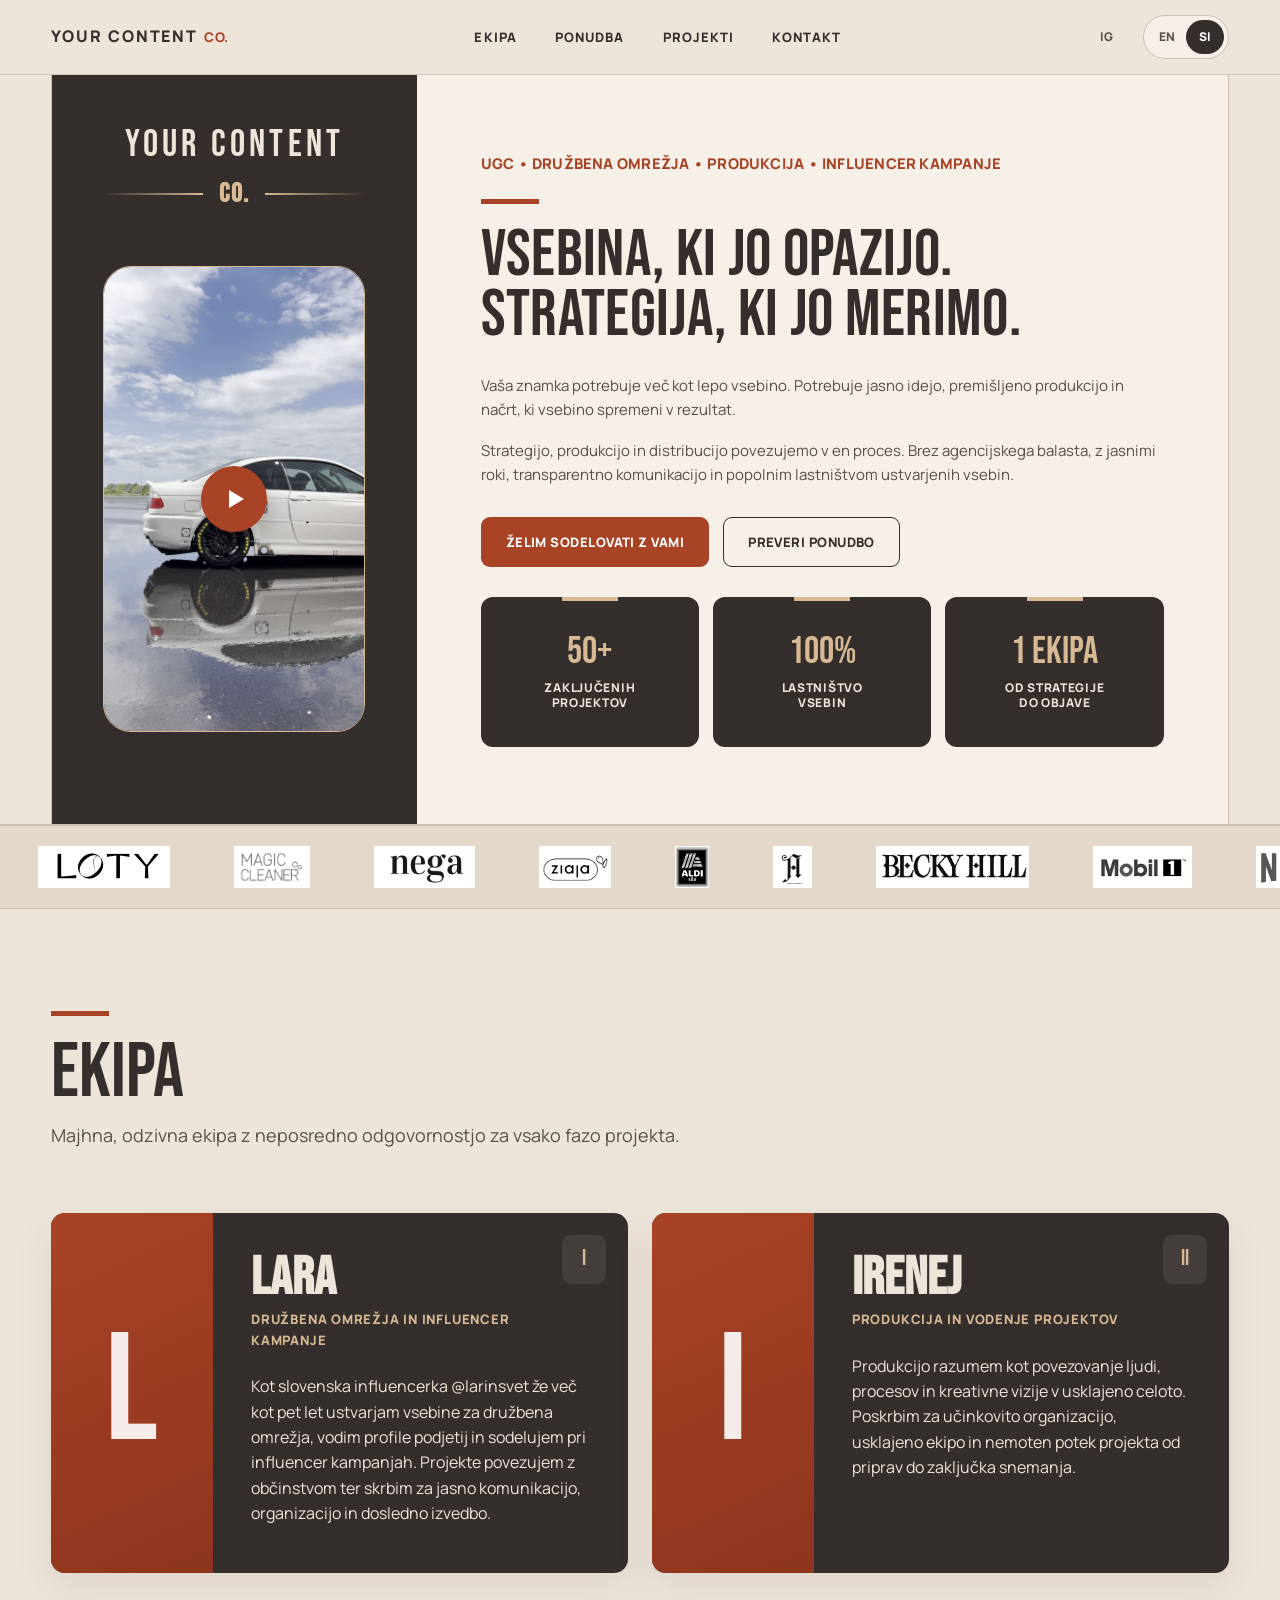
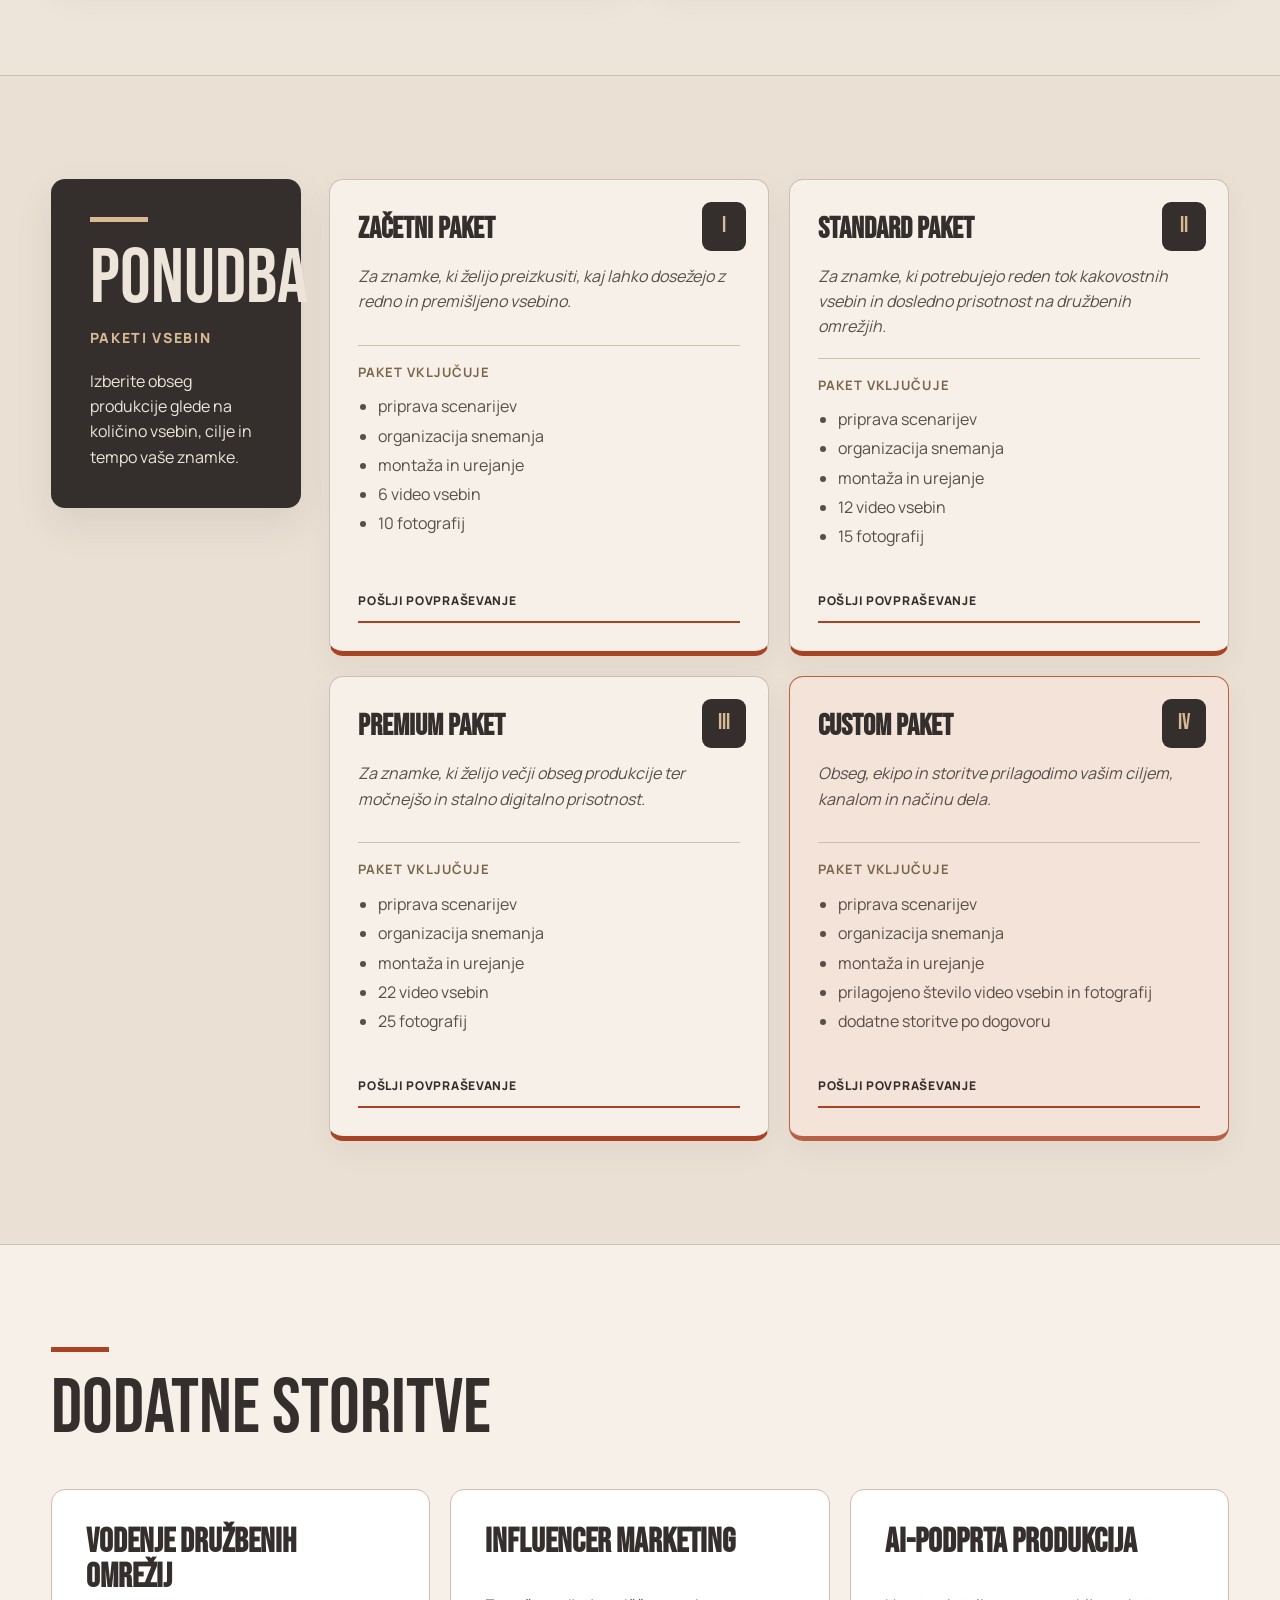
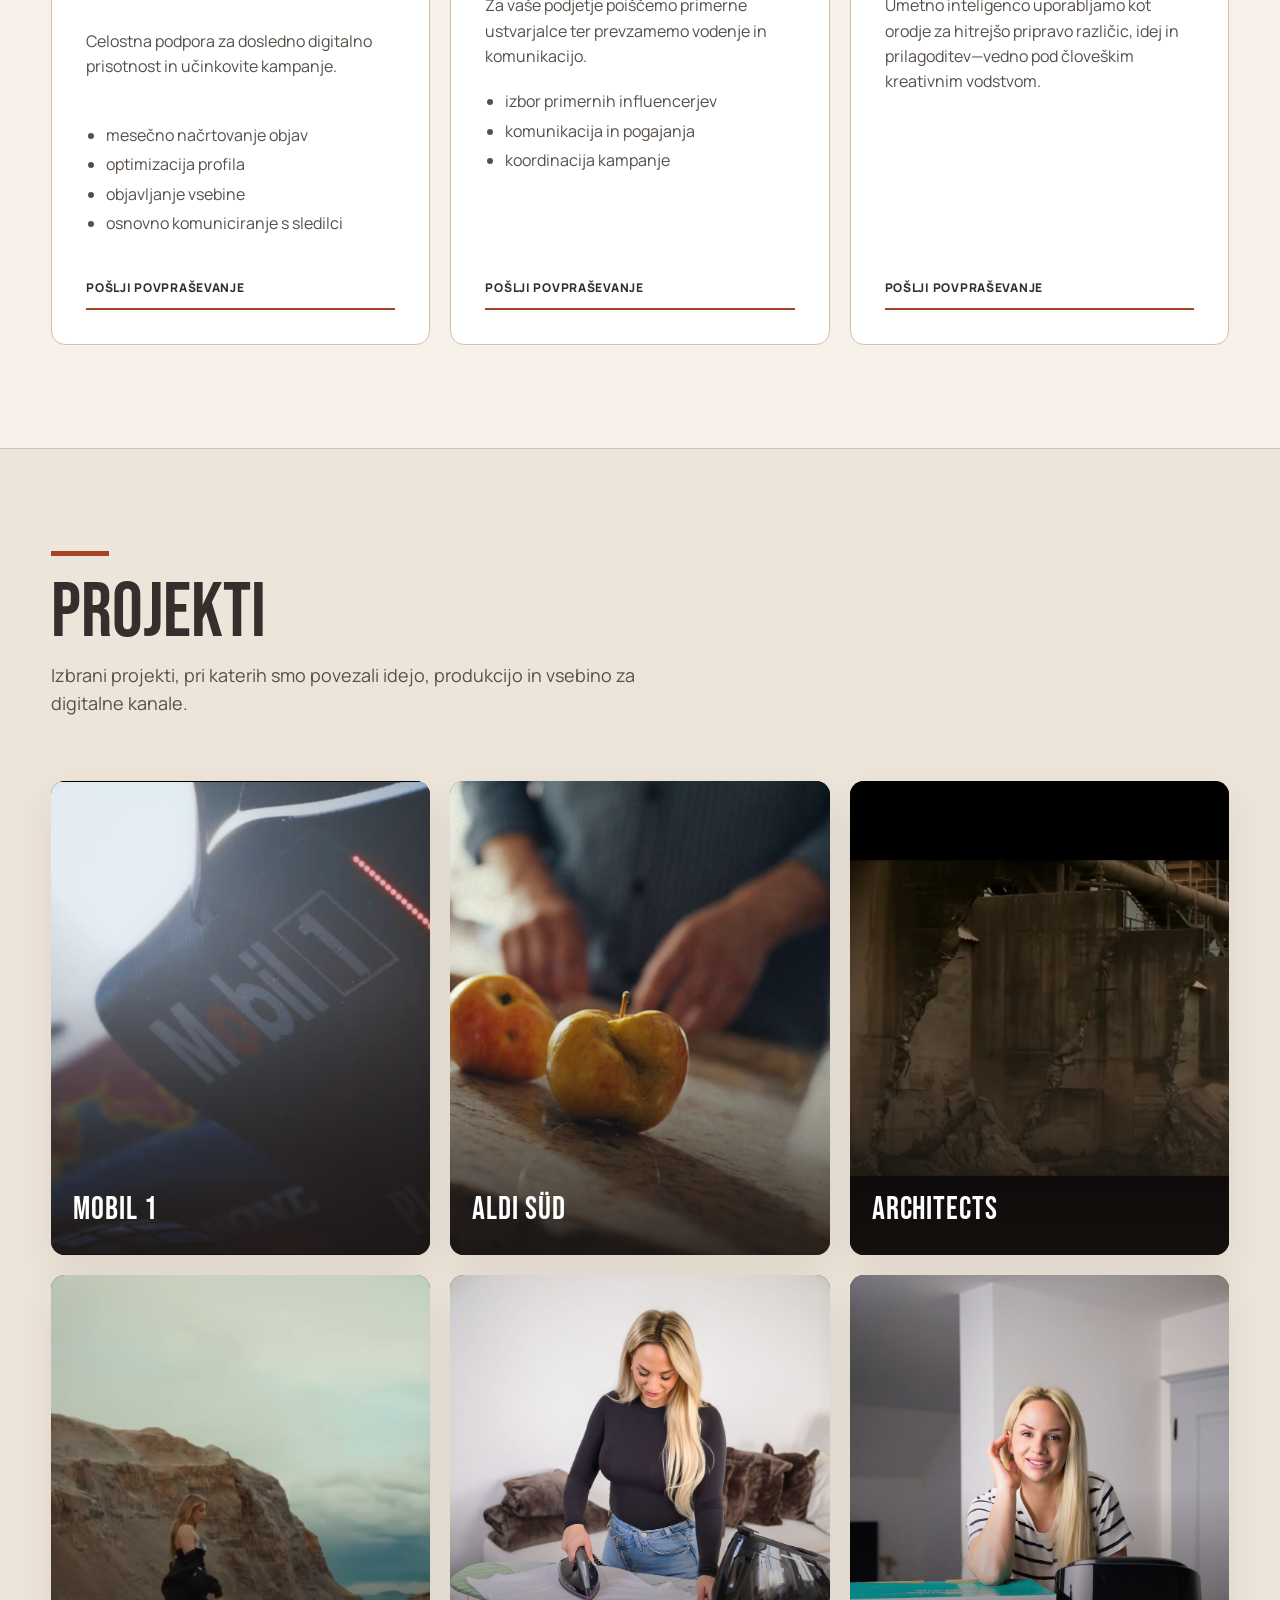
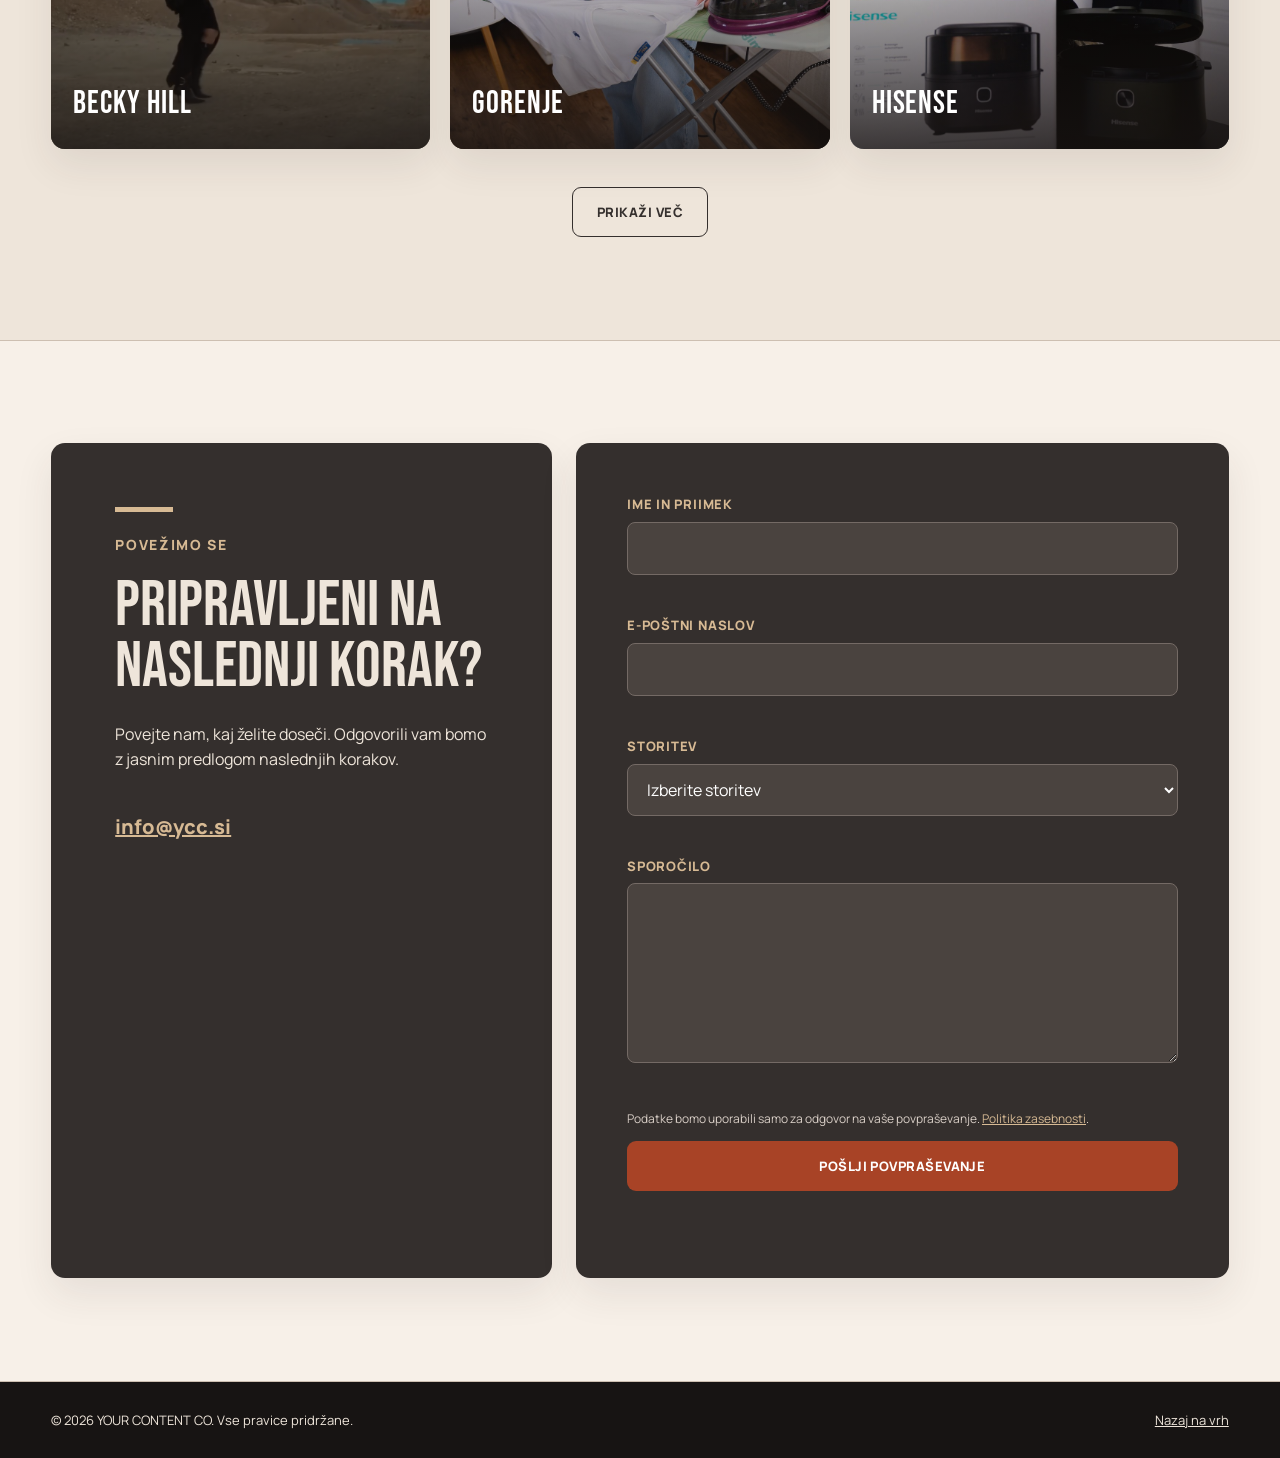
==== commit f52983f8: "Refine YCC brand and rebuild responsive website" ====
--- a/index.html
+++ b/index.html
@@ -1,2079 +1,136 @@
-<!DOCTYPE html>
-<html lang="en">
+<!doctype html>
+<html lang="sl">
 <head>
-  <meta charset="UTF-8" />
-  <meta name="viewport" content="width=device-width, initial-scale=1.0" />
-  <title>YOUR CONTENT CO. | UGC & Social Media</title>
-  <style>
-    @import url('https://fonts.googleapis.com/css2?family=Manrope:wght@400;500;600;700;800&family=Space+Grotesk:wght@500;600;700&display=swap');
-
-    :root {
-      --bg: #f3f1eb;
-      --surface: #ffffff;
-      --surface-alt: #fcfaf4;
-      --text: #121212;
-      --muted: #5e5a52;
-      --primary: #b28634;
-      --primary-dark: #8d6726;
-      --accent: #ddbf80;
-      --success: #1d7a4d;
-      --border: #e6dfcd;
-      --shadow: 0 12px 30px rgba(18, 18, 18, 0.05);
-      --radius: 5px;
-      --max-width: 1600px;
-      --content-width: 1480px;
-    }
-
-    * {
-      box-sizing: border-box;
-      margin: 0;
-      padding: 0;
-    }
-
-    html {
-      scroll-behavior: smooth;
-      font-size: 70.543%;
-    }
-
-    body {
-      font-family: "Manrope", "Segoe UI", Helvetica, Arial, sans-serif;
-      color: var(--text);
-      background: var(--bg);
-      line-height: 1.68;
-      letter-spacing: 0.01em;
-    }
-
-    .page-shell {
-      width: min(var(--max-width), 98vw);
-      margin: 0 auto;
-      background: var(--surface);
-      border: none;
-      box-shadow: none;
-      overflow: hidden;
-    }
-
-    img {
-      max-width: 100%;
-      display: block;
-    }
-
-    a {
-      color: inherit;
-      text-decoration: none;
-    }
-
-    .container {
-      width: min(var(--content-width), 95vw);
-      margin: 0 auto;
-    }
-
-    /* Keep the design sharp but with slightly softened corners. */
-    .page-shell,
-    .btn,
-    .logo-mark,
-    .eyebrow,
-    .hero-card,
-    .hero-chart,
-    .chart-bars span,
-    .service-card,
-    .model-card,
-    .price-card,
-    .service-icon,
-    .process-step,
-    .result-card,
-    .testimonial-card,
-    .stat-box,
-    .contact-card,
-    .contact-card input,
-    .contact-card textarea,
-    .contact-card select,
-    .pill {
-      border-radius: var(--radius);
-    }
-
-    .btn {
-      display: inline-flex;
-      align-items: center;
-      justify-content: center;
-      gap: 0.5rem;
-      border-radius: 999px;
-      padding: 0.95rem 1.6rem;
-      font-weight: 700;
-      font-size: 0.92rem;
-      transition: 0.2s ease;
-      cursor: pointer;
-      border: 1px solid transparent;
-      letter-spacing: 0.04em;
-      text-transform: uppercase;
-    }
-
-    .btn-primary {
-      background: #151515;
-      color: #fdfcf8;
-      box-shadow: none;
-    }
-
-    .btn-primary:hover {
-      transform: translateY(-1px);
-      background: #2a2a2a;
-      box-shadow: none;
-    }
-
-    .btn-secondary {
-      background: transparent;
-      color: var(--text);
-      border-color: var(--border);
-    }
-
-    .btn-secondary:hover {
-      background: #f8f4ea;
-      border-color: #d7ccb1;
-    }
-
-    header {
-      position: sticky;
-      top: 0;
-      background: rgba(255, 255, 255, 0.92);
-      backdrop-filter: blur(8px);
-      z-index: 50;
-      border-bottom: 1px solid var(--border);
-    }
-
-    nav {
-      display: flex;
-      align-items: center;
-      justify-content: space-between;
-      padding: 1.2rem 0;
-    }
-
-    .logo {
-      display: flex;
-      align-items: center;
-      gap: 1rem;
-      font-weight: 800;
-      letter-spacing: -0.03em;
-      font-size: 0.98rem;
-      text-transform: uppercase;
-    }
-
-    .logo-mark {
-      display: none;
-    }
-
-    .brand-lockup {
-      display: inline-grid;
-      gap: 0.2rem;
-      align-items: center;
-      justify-items: center;
-      line-height: 1;
-      color: #25211d;
-    }
-
-    .brand-main {
-      font-family: "Space Grotesk", "Manrope", sans-serif;
-      font-size: 1.95rem;
-      letter-spacing: 0.14em;
-      font-weight: 300;
-      white-space: nowrap;
-      text-align: center;
-    }
-
-    .brand-sub {
-      display: grid;
-      grid-template-columns: 1fr auto 1fr;
-      align-items: center;
-      gap: 1.2rem;
-      width: 34rem;
-      margin-top: 0.15rem;
-    }
-
-    .brand-sub span:last-child {
-      font-family: "Space Grotesk", "Manrope", sans-serif;
-      font-size: 1.32rem;
-      letter-spacing: 0.14em;
-      font-weight: 300;
-      line-height: 1;
-      text-align: center;
-    }
-
-    .brand-rule {
-      height: 2px;
-      width: 100%;
-      background: linear-gradient(90deg, transparent 0%, #d9aa63 18%, #d9aa63 82%, transparent 100%);
-    }
-
-    .hero h1,
-    .section-header h2,
-    .service-card h3,
-    .model-card h3,
-    .price-card .pill,
-    .process-step h3,
-    .hero-stat strong {
-      transform: scale(0.9090909);
-      transform-origin: left center;
-    }
-
-    .hero h1,
-    .section-header h2 {
-      display: inline-block;
-    }
-
-    .brand-lockup {
-      transform: none;
-    }
-
-    nav ul {
-      display: flex;
-      gap: 2rem;
-      list-style: none;
-    }
-
-    nav a {
-      color: var(--muted);
-      font-size: 0.82rem;
-      font-weight: 600;
-      text-transform: uppercase;
-      letter-spacing: 0.11em;
-    }
-
-    nav a:hover {
-      color: var(--text);
-    }
-
-    .language-switch {
-      display: inline-flex;
-      align-items: center;
-      gap: 0.35rem;
-      margin-left: 1rem;
-      padding: 0.25rem;
-      border: 1px solid #ddd5c2;
-      border-radius: 999px;
-      background: #fffdf8;
-    }
-
-    .lang-btn {
-      border: 0;
-      border-radius: 999px;
-      background: transparent;
-      color: #6f6658;
-      font-size: 0.67rem;
-      font-weight: 700;
-      letter-spacing: 0.08em;
-      text-transform: uppercase;
-      padding: 0.38rem 0.62rem;
-      cursor: pointer;
-    }
-
-    .lang-btn.active {
-      background: #171717;
-      color: #f9f7f1;
-    }
-
-    .nav-cta {
-      display: none;
-    }
-
-    .hero {
-      padding: 124px 0 92px;
-      background: #f9f7f1;
-      color: var(--text);
-      border-bottom: 1px solid var(--border);
-    }
-
-    .hero-grid {
-      display: grid;
-      grid-template-columns: 1fr;
-      gap: 2.2rem;
-      align-items: start;
-    }
-
-    .eyebrow {
-      display: inline-block;
-      font-size: 0.7rem;
-      text-transform: uppercase;
-      letter-spacing: 0.2em;
-      font-weight: 800;
-      color: #4f4a3f;
-      background: #efe9db;
-      border-radius: var(--radius);
-      padding: 0.56rem 1rem;
-      margin-bottom: 1.2rem;
-    }
-
-    .hero h1 {
-      font-family: "Space Grotesk", "Manrope", sans-serif;
-      font-size: clamp(3.7rem, 6.1vw, 7.2rem);
-      line-height: 0.9;
-      letter-spacing: -0.045em;
-      margin-bottom: 1.4rem;
-      max-width: 17.5ch;
-      text-transform: uppercase;
-    }
-
-    .hero p {
-      font-size: 1.05rem;
-      color: var(--muted);
-      max-width: 72ch;
-      margin-bottom: 1.9rem;
-    }
-
-    .hero-actions {
-      display: flex;
-      gap: 1rem;
-      flex-wrap: wrap;
-      margin-bottom: 2.1rem;
-    }
-
-    .hero-stats {
-      display: flex;
-      flex-wrap: wrap;
-      gap: 2rem;
-      margin-top: 0.6rem;
-    }
-
-    .hero-stat {
-      padding-right: 0;
-      border-right: 0;
-      min-width: 160px;
-    }
-
-    .hero-stat:last-child {
-      border-right: 0;
-      padding-right: 0;
-    }
-
-    .hero-stat strong {
-      display: block;
-      font-size: 1.3rem;
-      color: var(--text);
-      line-height: 1;
-      font-family: "Space Grotesk", "Manrope", sans-serif;
-    }
-
-    .hero-stat span {
-      color: var(--muted);
-      font-size: 0.82rem;
-      text-transform: uppercase;
-      letter-spacing: 0.08em;
-    }
-
-    .hero-card {
-      background: #ffffff;
-      color: var(--text);
-      border-radius: var(--radius);
-      padding: 1.85rem;
-      box-shadow: none;
-      position: relative;
-      overflow: hidden;
-      border: 1px solid var(--border);
-      display: none;
-    }
-
-    .hero-card::before {
-      display: none;
-    }
-
-    .hero-card-top {
-      display: flex;
-      align-items: center;
-      justify-content: space-between;
-      color: var(--muted);
-      font-size: 0.8rem;
-      margin-bottom: 1rem;
-      text-transform: uppercase;
-      letter-spacing: 0.1em;
-    }
-
-    .hero-chart {
-      background: linear-gradient(180deg, #f8fafc 0%, #eef8ff 100%);
-      border-radius: var(--radius);
-      padding: 1rem;
-      overflow: hidden;
-    }
-
-    .chart-bars {
-      display: grid;
-      grid-template-columns: repeat(7, 1fr);
-      gap: 0.6rem;
-      align-items: end;
-      height: 240px;
-      margin-top: 1rem;
-    }
-
-    .chart-bars span {
-      display: block;
-      background: linear-gradient(180deg, var(--primary), var(--accent));
-      border-radius: var(--radius);
-    }
-
-    .chart-grid {
-      display: flex;
-      justify-content: space-between;
-      color: var(--muted);
-      font-size: 0.62rem;
-      margin-top: 0.5rem;
-    }
-
-    .logo-strip {
-      --logo-gap: 2.1rem;
-      padding: 14px 0;
-      border-top: 1px solid var(--border);
-      border-bottom: 1px solid var(--border);
-      background: #ffffff;
-      overflow: hidden;
-    }
-
-    .logo-strip .container {
-      overflow: hidden;
-    }
-
-    .logo-strip-inner {
-      display: inline-flex;
-      min-width: max-content;
-      align-items: center;
-      animation: logo-slide 28s linear infinite;
-      will-change: transform;
-      transform: translate3d(0, 0, 0);
-      backface-visibility: hidden;
-    }
-
-    .logo-chip {
-      display: inline-flex;
-      flex: 0 0 auto;
-      align-items: center;
-      justify-content: center;
-      margin: 0 calc(var(--logo-gap) / 2);
-      padding: 0;
-      border: 0;
-      background: transparent;
-      border-radius: 0;
-      box-shadow: none;
-    }
-
-    .logo-chip img {
-      width: auto;
-      height: 38px;
-      max-width: 170px;
-      object-fit: contain;
-      display: block;
-      background: transparent;
-      transform: translateZ(0);
-      backface-visibility: hidden;
-    }
-
-    @keyframes logo-slide {
-      from {
-        transform: translate3d(0, 0, 0);
-      }
-      to {
-        transform: translate3d(-50%, 0, 0);
-      }
-    }
-
-    section {
-      padding: 56px 0;
-      border-bottom: 1px solid var(--border);
-    }
-
-    .section-header {
-      max-width: 1080px;
-      margin-bottom: 2rem;
-    }
-
-    .section-header h2 {
-      font-family: "Space Grotesk", "Manrope", sans-serif;
-      font-size: clamp(2.4rem, 4vw, 4.4rem);
-      letter-spacing: -0.03em;
-      margin-bottom: 0.9rem;
-      line-height: 1.05;
-      text-transform: uppercase;
-    }
-
-    .section-header p {
-      color: var(--muted);
-      max-width: 78ch;
-      font-size: 1.02rem;
-    }
-
-    .services-grid {
-      display: grid;
-      grid-template-columns: repeat(4, minmax(0, 1fr));
-      gap: 1.15rem;
-    }
-
-    .business-model-grid {
-      display: grid;
-      grid-template-columns: repeat(3, minmax(0, 1fr));
-      gap: 1.15rem;
-    }
-
-    .pricing-grid {
-      display: grid;
-      grid-template-columns: repeat(4, minmax(0, 1fr));
-      gap: 1.15rem;
-    }
-
-    .service-card,
-    .model-card,
-    .price-card {
-      background: var(--surface);
-      border: 1px solid #ece7db;
-      border-radius: var(--radius);
-      padding: 1.6rem;
-      box-shadow: none;
-      transition: transform 0.2s ease, box-shadow 0.2s ease;
-    }
-
-    .model-card:hover,
-    .price-card:hover,
-    .service-card:hover {
-      transform: translateY(-1px);
-      box-shadow: 0 8px 14px rgba(18, 18, 18, 0.04);
-    }
-
-    .price-card.featured {
-      background: #fffaf0;
-      border-color: #d8c59d;
-      position: relative;
-    }
-
-    .price-card.featured::before {
-      content: "Recommended";
-      position: absolute;
-      top: 0;
-      right: 0;
-      background: #171717;
-      color: #f8f5ed;
-      font-size: 0.60rem;
-      font-weight: 800;
-      padding: 0.45rem 0.7rem;
-      letter-spacing: 0.06em;
-      text-transform: uppercase;
-    }
-
-    .custom-package {
-      background: #fffaf2;
-      border-color: #d8c59d;
-    }
-
-    .price-card ul,
-    .model-card ul {
-      list-style: none;
-      display: grid;
-      gap: 0.6rem;
-      margin-top: 1rem;
-    }
-
-    .price-card li,
-    .model-card li {
-      display: flex;
-      align-items: center;
-      gap: 0.6rem;
-      color: var(--muted);
-      font-size: 0.92rem;
-    }
-
-    .price-card li::before,
-    .model-card li::before {
-      content: "";
-      width: 8px;
-      height: 8px;
-      background: #1d1d1d;
-      border-radius: var(--radius);
-      flex: 0 0 auto;
-    }
-
-    .price-card li.intro-copy::before {
-      display: none;
-    }
-
-    .price-card li.intro-copy {
-      gap: 0;
-    }
-
-    .service-icon {
-      width: 56px;
-      height: 56px;
-      display: grid;
-      place-items: center;
-      background: #f4efe2;
-      color: #1f1f1f;
-      border: 1px solid #ddd5c2;
-      border-radius: var(--radius);
-      font-weight: 800;
-      margin-bottom: 1rem;
-    }
-
-    .service-card h3 {
-      font-size: 1.08rem;
-      margin-bottom: 0.7rem;
-    }
-
-    .service-card p {
-      color: var(--muted);
-      font-size: 0.95rem;
-    }
-
-    .process-section {
-      background: #f8f6f0;
-    }
-
-    .process-grid {
-      display: grid;
-      grid-template-columns: repeat(4, minmax(0, 1fr));
-      gap: 1.1rem;
-    }
-
-    .process-step {
-      padding: 1.1rem 0.9rem;
-      background: #fff;
-      border-radius: var(--radius);
-      border: 1px solid #ece7db;
-    }
-
-    #model {
-      padding-top: 26px;
-    }
-
-    .process-step h3 {
-      font-size: 1rem;
-      margin: 0.45rem 0;
-    }
-
-    .process-step p {
-      font-size: 0.86rem;
-      color: var(--muted);
-      margin: 0;
-    }
-
-    .process-step span {
-      display: inline-flex;
-      width: 36px;
-      height: 36px;
-      border-radius: 999px;
-      background: #1b1b1b;
-      color: #faf8f2;
-      font-weight: 800;
-      align-items: center;
-      justify-content: center;
-      margin-bottom: 0.55rem;
-    }
-
-    .results-panel {
-      display: grid;
-      grid-template-columns: 1.1fr 0.9fr;
-      gap: 1rem;
-      align-items: stretch;
-    }
-
-    .result-card,
-    .testimonial-card {
-      background: var(--surface);
-      border-radius: var(--radius);
-      padding: 1.6rem;
-      box-shadow: var(--shadow);
-    }
-
-    .result-card ul {
-      list-style: none;
-      display: grid;
-      gap: 0.8rem;
-      margin-top: 1rem;
-    }
-
-    .result-card li {
-      display: flex;
-      align-items: center;
-      gap: 0.7rem;
-      color: var(--muted);
-    }
-
-    .result-card li::before {
-      content: "";
-      width: 10px;
-      height: 10px;
-      border-radius: var(--radius);
-      background: linear-gradient(90deg, var(--primary), var(--accent));
-      flex: 0 0 auto;
-    }
-
-    .stats-grid {
-      display: grid;
-      grid-template-columns: repeat(4, minmax(0, 1fr));
-      gap: 1rem;
-      margin-top: 1rem;
-    }
-
-    .stat-box {
-      background: linear-gradient(180deg, #111827, #0f172a);
-      color: #fff;
-      border-radius: var(--radius);
-      padding: 1.2rem;
-      text-align: center;
-    }
-
-    .stat-box strong {
-      display: block;
-      font-size: 1.60rem;
-      line-height: 1;
-      margin-bottom: 0.2rem;
-    }
-
-    .case-grid {
-      display: grid;
-      grid-template-columns: repeat(3, minmax(0, 1fr));
-      gap: 1.15rem;
-    }
-
-    #portfolio .case-grid {
-      display: flex;
-      flex-wrap: wrap;
-      align-items: flex-start;
-      gap: 0.9rem;
-    }
-
-    .case-card {
-      min-width: 0;
-    }
-
-    .project-hidden {
-      display: none;
-    }
-
-    .see-more-wrap {
-      display: flex;
-      justify-content: center;
-      margin-top: 1.4rem;
-    }
-
-    .case-card {
-      background: #fffdf8;
-      border-radius: var(--radius);
-      overflow: hidden;
-      box-shadow: inset 0 0 0 1px #ddd5c2;
-      box-sizing: border-box;
-    }
-
-    .case-card h3 {
-      font-size: 0.95rem;
-      letter-spacing: 0.02em;
-    }
-
-    .case-card img {
-      height: 210px;
-      width: 100%;
-      object-fit: cover;
-      background: linear-gradient(90deg, #e2e8f0, #e0f2fe);
-    }
-
-    .case-card-body {
-      padding: 1.2rem;
-    }
-
-    .case-card-body h3 {
-      margin-bottom: 0.4rem;
-    }
-
-    .case-card-body p {
-      color: var(--muted);
-      font-size: 0.75rem;
-      margin-bottom: 0.8rem;
-    }
-
-    .phone-shell {
-      position: relative;
-      padding: 10px;
-      border-radius: 38px;
-      background:
-        radial-gradient(140% 80% at 50% -12%, rgba(255, 255, 255, 0.28) 0%, rgba(255, 255, 255, 0) 56%),
-        linear-gradient(180deg, #7f8792 0%, #4f5662 13%, #2a2f37 50%, #191c22 100%);
-      box-shadow:
-        inset 0 0 0 1px rgba(255, 255, 255, 0.36),
-        inset 0 0 0 2px rgba(15, 17, 22, 0.18),
-        0 10px 22px rgba(6, 8, 11, 0.22);
-      isolation: isolate;
-    }
-
-    .phone-shell::before {
-      content: "";
-      position: absolute;
-      inset: 7px;
-      border-radius: 31px;
-      border: 1px solid rgba(255, 255, 255, 0.24);
-      box-shadow: inset 0 10px 18px rgba(255, 255, 255, 0.06);
-      pointer-events: none;
-      z-index: 2;
-    }
-
-    .phone-shell .portfolio-media {
-      border-radius: 30px;
-      background: #f2f5fa;
-      box-shadow: inset 0 0 0 1px rgba(10, 12, 16, 0.15);
-    }
-
-    .phone-notch {
-      position: absolute;
-      top: 14px;
-      left: 50%;
-      width: 39%;
-      height: 14px;
-      transform: translateX(-50%);
-      border-radius: 999px;
-      background: #07090d;
-      box-shadow: inset 0 1px 0 rgba(255, 255, 255, 0.07);
-      z-index: 4;
-      pointer-events: none;
-    }
-
-    .phone-notch::before {
-      content: "";
-      position: absolute;
-      right: 10px;
-      top: 50%;
-      width: 6px;
-      height: 6px;
-      border-radius: 50%;
-      transform: translateY(-50%);
-      background: radial-gradient(circle at 30% 30%, #2f4d7d, #101825 62%);
-      box-shadow: 0 0 0 1px rgba(88, 104, 132, 0.25);
-    }
-
-    .phone-side {
-      position: absolute;
-      z-index: 1;
-      background: linear-gradient(180deg, #8a919b 0%, #4c535d 52%, #2a3038 100%);
-      box-shadow: inset 0 0 0 1px rgba(17, 21, 28, 0.35);
-      pointer-events: none;
-    }
-
-    .phone-side-left {
-      left: -2px;
-      top: 70px;
-      width: 3px;
-      height: 34px;
-      border-radius: 2px;
-    }
-
-    .phone-side-left::before,
-    .phone-side-left::after {
-      content: "";
-      position: absolute;
-      left: 0;
-      width: 3px;
-      border-radius: 2px;
-      background: inherit;
-      box-shadow: inherit;
-    }
-
-    .phone-side-left::before {
-      top: 42px;
-      height: 22px;
-    }
-
-    .phone-side-left::after {
-      top: 70px;
-      height: 22px;
-    }
-
-    .phone-side-right {
-      right: -2px;
-      top: 110px;
-      width: 3px;
-      height: 52px;
-      border-radius: 2px;
-    }
-
-    .phone-home-bar {
-      position: absolute;
-      bottom: 15px;
-      left: 50%;
-      width: 35%;
-      height: 5px;
-      transform: translateX(-50%);
-      border-radius: 999px;
-      background: linear-gradient(180deg, rgba(238, 242, 247, 0.8), rgba(38, 44, 52, 0.88));
-      z-index: 4;
-      pointer-events: none;
-    }
-
-    .pill {
-      display: inline-block;
-      padding: 0.35rem 0.6rem;
-      background: #f0ebde;
-      color: #5c5039;
-      border-radius: var(--radius);
-      font-size: 0.7rem;
-      font-weight: 700;
-      margin-right: 0.4rem;
-      text-transform: uppercase;
-      letter-spacing: 0.08em;
-    }
-
-    .contact-section {
-      background: #f8f6f0;
-      color: var(--text);
-      position: relative;
-      overflow: hidden;
-    }
-
-    .contact-wrap {
-      display: grid;
-      grid-template-columns: 0.95fr 1.05fr;
-      gap: 2rem;
-      align-items: start;
-    }
-
-    .contact-card {
-      background: var(--surface);
-      border: 1px solid #ddd5c2;
-      border-radius: var(--radius);
-      padding: 2rem;
-      box-shadow: none;
-    }
-
-    .contact-card h3,
-    .contact-card p {
-      color: var(--text);
-    }
-
-    form {
-      display: grid;
-      gap: 1rem;
-    }
-
-    input,
-    textarea,
-    select {
-      width: 100%;
-      padding: 1.05rem 1.1rem;
-      border-radius: var(--radius);
-      border: 1px solid var(--border);
-      background: #fff;
-      color: var(--text);
-      outline: none;
-      font-size: 1rem;
-    }
-
-    input:focus,
-    textarea:focus,
-    select:focus {
-      border-color: var(--accent);
-    }
-
-    footer {
-      background: #141414;
-      color: var(--muted);
-      padding: 30px 0;
-      border-top: 1px solid #1f1f1f;
-    }
-
-    footer p,
-    footer a {
-      color: #d2c9b5;
-      font-size: 0.9rem;
-    }
-
-    .footer-row {
-      display: flex;
-      justify-content: space-between;
-      gap: 1rem;
-      align-items: center;
-      flex-wrap: nowrap;
-    }
-
-    @media (max-width: 980px) {
-      .hero-grid,
-      .results-panel {
-        grid-template-columns: 1fr;
-      }
-
-      .hero {
-        padding: 90px 0 72px;
-      }
-
-      .hero h1 {
-        font-size: clamp(3rem, 9.5vw, 4.8rem);
-      }
-
-      .contact-wrap {
-        grid-template-columns: 1fr;
-      }
-
-      .services-grid,
-      .pricing-grid {
-        grid-template-columns: repeat(2, minmax(0, 1fr));
-      }
-
-      .business-model-grid {
-        grid-template-columns: repeat(3, minmax(0, 1fr));
-      }
-
-      .pricing-grid {
-        grid-template-columns: repeat(4, minmax(0, 1fr));
-      }
-
-      .process-grid {
-        grid-template-columns: repeat(2, minmax(0, 1fr));
-      }
-
-      .case-grid,
-      .stats-grid {
-        grid-template-columns: repeat(2, minmax(0, 1fr));
-      }
-
-      #portfolio .case-grid {
-        gap: 0.75rem;
-      }
-
-      .logo-strip {
-        --logo-gap: 1.4rem;
-      }
-    }
-
-    @media (max-width: 760px) {
-      nav ul {
-        display: none;
-      }
-
-      .nav-cta {
-        display: inline-flex;
-      }
-
-      .language-switch {
-        margin-left: auto;
-      }
-
-      .hero {
-        padding-top: 64px;
-      }
-
-      .hero h1 {
-        font-size: clamp(2.4rem, 12.5vw, 3.6rem);
-      }
-
-      .services-grid,
-      .business-model-grid,
-      .pricing-grid,
-      .process-grid,
-      .case-grid,
-      .stats-grid {
-        grid-template-columns: 1fr;
-      }
-
-      .logo-strip {
-        --logo-gap: 1rem;
-      }
-
-      .logo-chip img {
-        height: 30px;
-        max-width: 140px;
-      }
-
-      .case-grid {
-        grid-template-columns: 1fr;
-      }
-
-      #portfolio .case-grid {
-        gap: 0.65rem;
-      }
-
-      .footer-row {
-        flex-wrap: wrap;
-      }
-
-      .hero-actions {
-        flex-direction: column;
-      }
-    }
-  </style>
+  <meta charset="utf-8">
+  <meta name="viewport" content="width=device-width, initial-scale=1">
+  <title>Your Content Co. | Vsebina, ki jo opazijo</title>
+  <meta name="description" content="Strategija, produkcija in distribucija vsebin za znamke, ki želijo opazno in dosledno digitalno prisotnost.">
+  <link rel="canonical" href="https://ycc.si/">
+  <meta property="og:type" content="website">
+  <meta property="og:url" content="https://ycc.si/">
+  <meta property="og:title" content="Your Content Co. | Vsebina, ki jo opazijo">
+  <meta property="og:description" content="Strategija, produkcija in distribucija vsebin v enem premišljenem procesu.">
+  <meta property="og:image" content="https://ycc.si/videos/stills/hero-mobil1.jpg">
+  <meta name="theme-color" content="#342f2d">
+  <link rel="preconnect" href="https://fonts.googleapis.com">
+  <link rel="preconnect" href="https://fonts.gstatic.com" crossorigin>
+  <link href="https://fonts.googleapis.com/css2?family=Bebas+Neue&family=Manrope:wght@400;500;600;700;800&display=swap" rel="stylesheet">
+  <link rel="stylesheet" href="./styles.css">
+  <script type="application/ld+json">{"@context":"https://schema.org","@type":"ProfessionalService","name":"Your Content Co.","url":"https://ycc.si/","email":"info@ycc.si"}</script>
 </head>
 <body>
-  <div class="page-shell">
-    <header>
-      <div class="container">
-        <nav>
-          <a class="logo" href="#home">
-            <span class="brand-lockup" aria-label="YOUR CONTENT CO.">
-              <span class="brand-main">YOUR CONTENT</span>
-              <span class="brand-sub"><span class="brand-rule"></span><span>CO.</span><span class="brand-rule"></span></span>
-            </span>
-          </a>
-          <ul>
-            <li><a href="#model">Model</a></li>
-            <li><a href="#pricing">Offer</a></li>
-            <li><a href="#references">References</a></li>
-            <li><a href="#portfolio">Work</a></li>
-            <li><a href="#process">Process</a></li>
-            <li><a href="#contact">Contact</a></li>
-          </ul>
-          <div class="language-switch" aria-label="Language switch">
-            <button class="lang-btn active" type="button" data-lang="en">EN</button>
-            <button class="lang-btn" type="button" data-lang="sl">SI</button>
-            <button class="lang-btn" type="button" data-lang="de">DE</button>
+  <a class="skip-link" href="#main" data-i18n="skip">Preskoči na vsebino</a>
+  <header class="site-header" id="top">
+    <div class="container header-inner">
+      <a class="header-brand" href="#home" aria-label="Your Content Co. – domov"><span>Your Content</span><small>Co.</small></a>
+      <button class="menu-toggle" type="button" aria-expanded="false" aria-controls="primary-nav" aria-label="Odpri meni"><span></span><span></span><span></span></button>
+      <nav class="primary-nav" id="primary-nav" aria-label="Glavna navigacija">
+        <a href="#team" data-i18n="navTeam">Ekipa</a><a href="#offer" data-i18n="navOffer">Ponudba</a><a href="#projects" data-i18n="navProjects">Projekti</a><a href="#contact" data-i18n="navContact">Kontakt</a>
+      </nav>
+      <div class="header-tools">
+        <div class="social-links"><a href="https://www.instagram.com/ycc.si/" target="_blank" rel="noopener noreferrer" aria-label="Instagram">IG</a></div>
+        <div class="language-switch" aria-label="Izbira jezika"><button type="button" data-language="en" aria-pressed="false">EN</button><button type="button" data-language="sl" class="active" aria-pressed="true">SI</button></div>
+      </div>
+    </div>
+  </header>
+
+  <main id="main">
+    <section class="hero" id="home">
+      <div class="container hero-shell">
+        <div class="hero-media-panel">
+          <div class="brand-lockup" aria-label="Your Content Co."><span>Your Content</span><div><i></i><b>Co.</b><i></i></div></div>
+          <div class="hero-video-wrap">
+            <video id="hero-video" poster="./videos/stills/hero-mobil1.jpg" preload="metadata" playsinline muted><source src="./videos/web/Bts-Mobile1.mp4" type="video/mp4"></video>
+            <button class="video-toggle" type="button" aria-label="Predvajaj predstavitveni video"><span aria-hidden="true"></span></button>
           </div>
-          <a class="btn btn-primary nav-cta" href="#contact">Book a Call</a>
-        </nav>
-      </div>
-    </header>
-
-    <main>
-      <section class="hero" id="home">
-      <div class="container hero-grid">
-        <div>
-          <span class="eyebrow">UGC • Content Production • Social Media Management • Influencer Campaigns</span>
-          <h1>YOUR DIRECT-TO-EXPERT SOCIAL GROWTH PARTNER</h1>
-          <p>Your business is more than numbers. It is a reflection of vision, energy, and ambition. We approach every project personally and precisely, with one clear goal: create content that builds trust and drives measurable growth.</p>
-          <p style="margin-top:0.4rem; color:#736a5a;">We work fast, transparently, and without agency clutter. Strategy, production, and distribution are aligned in one process tailored to your brand.</p>
-          <div class="hero-actions">
-            <a class="btn btn-primary" href="#contact">Start Collaboration</a>
-            <a class="btn btn-secondary" href="#pricing">View Offer</a>
-          </div>
-          <div class="hero-stats">
-            <div class="hero-stat">
-              <strong>50+</strong>
-              <span>completed projects</span>
-            </div>
-            <div class="hero-stat">
-              <strong>100%</strong>
-              <span>content ownership</span>
-            </div>
-            <div class="hero-stat">
-              <strong>1 team</strong>
-              <span>strategy to publishing</span>
-            </div>
+        </div>
+        <div class="hero-copy">
+          <p class="service-line" data-i18n="serviceLine">UGC • DRUŽBENA OMREŽJA • PRODUKCIJA • INFLUENCER KAMPANJE</p>
+          <span class="signature-line" aria-hidden="true"></span>
+          <h1><span data-i18n="heroLine1">Vsebina, ki jo opazijo.</span><span data-i18n="heroLine2">Strategija, ki jo merimo.</span></h1>
+          <div class="hero-description"><p data-i18n="heroP1">Vaša znamka potrebuje več kot lepo vsebino. Potrebuje jasno idejo, premišljeno produkcijo in načrt, ki vsebino spremeni v rezultat.</p><p data-i18n="heroP2">Strategijo, produkcijo in distribucijo povezujemo v en proces. Brez agencijskega balasta, z jasnimi roki, transparentno komunikacijo in popolnim lastništvom ustvarjenih vsebin.</p></div>
+          <div class="hero-actions"><a class="button button-primary" href="#contact" data-i18n="heroPrimary">Želim sodelovati z vami</a><a class="button button-secondary" href="#offer" data-i18n="heroSecondary">Preveri ponudbo</a></div>
+          <div class="stats">
+            <article><strong>50+</strong><span data-i18n="statProjects">zaključenih projektov</span></article>
+            <article><strong>100%</strong><span data-i18n="statOwnership">lastništvo vsebin</span></article>
+            <article><strong>1 <span data-i18n="statTeamWord">ekipa</span></strong><span data-i18n="statTeam">od strategije do objave</span></article>
           </div>
         </div>
       </div>
     </section>
 
-    <section class="logo-strip" id="references">
-      <div class="container">
-        <div class="logo-strip-inner" aria-label="Logotipi podjetij, ki sodelujejo z nami">
-          <div class="logo-chip"><img src="./logos/swy-brand.png" alt="SWY BRAND" /></div>
-          <div class="logo-chip"><img src="./logos/hisense.png" alt="HISENSE" /></div>
-          <div class="logo-chip"><img src="./logos/gorenje.png" alt="GORENJE" /></div>
-          <div class="logo-chip"><img src="./logos/sanofarm.png" alt="SANOFARM" /></div>
-          <div class="logo-chip"><img src="./logos/dorin sijaj.png" alt="DORIN SIJAJ" /></div>
-          <div class="logo-chip"><img src="./logos/dreame.png" alt="DREAME" /></div>
-          <div class="logo-chip"><img src="./logos/loty.png" alt="LOTY" /></div>
-          <div class="logo-chip"><img src="./logos/magic cleaner.png" alt="MAGIC CLEANER" /></div>
-          <div class="logo-chip"><img src="./logos/nega cosmetics.png" alt="NEGA COSMETICS" /></div>
-          <div class="logo-chip"><img src="./logos/zaija.png" alt="ZAIJA" /></div>
-          <div class="logo-chip"><img src="./logos/aldi sud.png" alt="ALDI SUD" /></div>
-          <div class="logo-chip"><img src="./logos/architects.png" alt="ARCHITECTS" /></div>
-          <div class="logo-chip"><img src="./logos/becky hill.png" alt="BECKY HILL" /></div>
-          <div class="logo-chip"><img src="./logos/mobil 1.png" alt="MOBIL 1" /></div>
-          <div class="logo-chip"><img src="./logos/netflix.png" alt="NETFLIX" /></div>
-          <div class="logo-chip"><img src="./logos/orient express.png" alt="ORIENT EXPRESS" /></div>
-          <div class="logo-chip"><img src="./logos/planters.png" alt="PLANTERS" /></div>
-          <div class="logo-chip"><img src="./logos/puy du fou.png" alt="PUY DU FOU" /></div>
-          <!-- Repeat for infinite loop -->
-          <div class="logo-chip"><img src="./logos/swy-brand.png" alt="SWY BRAND" /></div>
-          <div class="logo-chip"><img src="./logos/hisense.png" alt="HISENSE" /></div>
-          <div class="logo-chip"><img src="./logos/gorenje.png" alt="GORENJE" /></div>
-          <div class="logo-chip"><img src="./logos/sanofarm.png" alt="SANOFARM" /></div>
-          <div class="logo-chip"><img src="./logos/dorin sijaj.png" alt="DORIN SIJAJ" /></div>
-          <div class="logo-chip"><img src="./logos/dreame.png" alt="DREAME" /></div>
-          <div class="logo-chip"><img src="./logos/loty.png" alt="LOTY" /></div>
-          <div class="logo-chip"><img src="./logos/magic cleaner.png" alt="MAGIC CLEANER" /></div>
-          <div class="logo-chip"><img src="./logos/nega cosmetics.png" alt="NEGA COSMETICS" /></div>
-          <div class="logo-chip"><img src="./logos/zaija.png" alt="ZAIJA" /></div>
-          <div class="logo-chip"><img src="./logos/aldi sud.png" alt="ALDI SUD" /></div>
-          <div class="logo-chip"><img src="./logos/architects.png" alt="ARCHITECTS" /></div>
-          <div class="logo-chip"><img src="./logos/becky hill.png" alt="BECKY HILL" /></div>
-          <div class="logo-chip"><img src="./logos/mobil 1.png" alt="MOBIL 1" /></div>
-          <div class="logo-chip"><img src="./logos/netflix.png" alt="NETFLIX" /></div>
-          <div class="logo-chip"><img src="./logos/orient express.png" alt="ORIENT EXPRESS" /></div>
-          <div class="logo-chip"><img src="./logos/planters.png" alt="PLANTERS" /></div>
-          <div class="logo-chip"><img src="./logos/puy du fou.png" alt="PUY DU FOU" /></div>
-        </div>
+    <section class="client-strip" aria-label="Izbrani naročniki"><div class="logo-track">
+      <div class="logo-set">
+        <img src="./logos/loty.png" alt="MeLóty"><img src="./logos/magic cleaner.png" alt="Magic Cleaner"><img src="./logos/nega cosmetics.png" alt="Nega Cosmetics"><img src="./logos/zaija.png" alt="Ziaja"><img src="./logos/aldi sud.png" alt="Aldi Süd"><img src="./logos/architects.png" alt="Architects"><img src="./logos/becky hill.png" alt="Becky Hill"><img src="./logos/mobil 1.png" alt="Mobil 1"><img src="./logos/netflix.png" alt="Netflix">
       </div>
-    </section>
+      <div class="logo-set" aria-hidden="true">
+        <img src="./logos/loty.png" alt=""><img src="./logos/magic cleaner.png" alt=""><img src="./logos/nega cosmetics.png" alt=""><img src="./logos/zaija.png" alt=""><img src="./logos/aldi sud.png" alt=""><img src="./logos/architects.png" alt=""><img src="./logos/becky hill.png" alt=""><img src="./logos/mobil 1.png" alt=""><img src="./logos/netflix.png" alt="">
+      </div>
+    </div></section>
 
-    <section id="model">
-      <div class="container">
-        <div class="section-header">
-          <h2>Fast and Transparent Workflow</h2>
-          <p>All produced content belongs to you. We coordinate talent and production based on your specific goals.</p>
-        </div>
-        <div class="business-model-grid">
-          <div class="model-card">
-            <h3>1. Strategy</h3>
-            <ul>
-              <li>Understand your brand objectives</li>
-              <li>Build concepts and scripts</li>
-              <li>Align content with campaign roles</li>
-            </ul>
-          </div>
-          <div class="model-card">
-            <h3>2. Production</h3>
-            <ul>
-              <li>Production and shoot organization</li>
-              <li>Talent coordination</li>
-              <li>Authentic social-first content</li>
-            </ul>
-          </div>
-          <div class="model-card">
-            <h3>3. Editing and Publishing</h3>
-            <ul>
-              <li>Editing and post-production</li>
-              <li>Publishing-ready assets</li>
-              <li>Support for long-term organic growth</li>
-            </ul>
-          </div>
-        </div>
+    <section class="section" id="team"><div class="container">
+      <header class="section-heading"><span class="signature-line" aria-hidden="true"></span><h2 data-i18n="teamTitle">Ekipa</h2><p data-i18n="teamIntro">Majhna, odzivna ekipa z neposredno odgovornostjo za vsako fazo projekta.</p></header>
+      <div class="team-grid">
+        <article class="team-card"><div class="team-monogram" aria-hidden="true">L</div><div class="team-content"><span class="roman">I</span><h3>Lara</h3><p class="role" data-i18n="laraRole">Družbena omrežja in influencer kampanje</p><p data-i18n="laraBio">Kot slovenska influencerka @larinsvet že več kot pet let ustvarjam vsebine za družbena omrežja, vodim profile podjetij in sodelujem pri influencer kampanjah. Projekte povezujem z občinstvom ter skrbim za jasno komunikacijo, organizacijo in dosledno izvedbo.</p></div></article>
+        <article class="team-card"><div class="team-monogram" aria-hidden="true">I</div><div class="team-content"><span class="roman">II</span><h3>Irenej</h3><p class="role" data-i18n="irenejRole">Produkcija in vodenje projektov</p><p data-i18n="irenejBio">Produkcijo razumem kot povezovanje ljudi, procesov in kreativne vizije v usklajeno celoto. Poskrbim za učinkovito organizacijo, usklajeno ekipo in nemoten potek projekta od priprav do zaključka snemanja.</p></div></article>
       </div>
-    </section>
+    </div></section>
 
-    <section id="pricing">
-      <div class="container">
-        <div class="section-header">
-          <h2>Collaboration Packages</h2>
-          <p>Every collaboration is priced based on your goals, scope, and business needs.</p>
-        </div>
-        <div class="pricing-grid">
-          <div class="price-card">
-            <span class="pill">Starter Package</span>
-            <ul>
-              <li class="intro-copy">"Perfect for brands looking to start with regular, high-quality content."</li>
-              <li>Script preparation and talent coordination</li>
-              <li>Shoot planning and management</li>
-              <li>6 social video assets</li>
-              <li>10 photos</li>
-              <li>Editing and finishing</li>
-            </ul>
-          </div>
-          <div class="price-card">
-            <span class="pill">Standard Package</span>
-            <ul>
-              <li class="intro-copy">"For brands that want more content for a consistent presence on social media."</li>
-              <li>Script preparation and talent coordination</li>
-              <li>Shoot planning and management</li>
-              <li>15 photos</li>
-              <li>Editing and finishing</li>
-            </ul>
-          </div>
-          <div class="price-card featured">
-            <span class="pill">Premium Package</span>
-            <ul>
-              <li class="intro-copy">"Designed for brands that want the most content and full-scale production."</li>
-              <li>Full content strategy and monthly plan</li>
-              <li>Advanced production across concepts</li>
-              <li>Social media marketing</li>
-              <li>20+ video assets</li>
-              <li>25 photos</li>
-              <li>Priority execution and support</li>
-            </ul>
-          </div>
-          <div class="price-card custom-package">
-            <span class="pill">Custom Package</span>
-            <ul>
-              <li class="intro-copy">"We shape the package around your goals, wishes, and needs."</li>
-              <li>Tailored strategy based on your goals</li>
-              <li>Flexible production and content scope</li>
-              <li>Campaign planning support</li>
-              <li>Social media management</li>
-              <li>Additional services by agreement</li>
-              <li>Scalable approach for any project size</li>
-            </ul>
-          </div>
-        </div>
+    <section class="section offer-section" id="offer"><div class="container offer-layout">
+      <header class="offer-intro dark-card"><span class="signature-line signature-gold" aria-hidden="true"></span><h2 data-i18n="offerTitle">Ponudba</h2><p class="kicker" data-i18n="offerKicker">Paketi vsebin</p><p data-i18n="offerIntro">Izberite obseg produkcije glede na količino vsebin, cilje in tempo vaše znamke.</p></header>
+      <div class="package-grid">
+        <article class="package-card" data-plan="starter"><span class="roman">I</span><h3 data-i18n="starterTitle">Začetni paket</h3><p class="package-for" data-i18n="starterFor">Za znamke, ki želijo preizkusiti, kaj lahko dosežejo z redno in premišljeno vsebino.</p><h4 data-i18n="includes">Paket vključuje</h4><ul><li data-i18n="scripts">priprava scenarijev</li><li data-i18n="shoot">organizacija snemanja</li><li data-i18n="edit">montaža in urejanje</li><li>6 <span data-i18n="videos">video vsebin</span></li><li>10 <span data-i18n="photos">fotografij</span></li></ul><button class="package-action" type="button" data-package="starter" data-i18n="inquire">Pošlji povpraševanje</button></article>
+        <article class="package-card" data-plan="standard"><span class="roman">II</span><h3 data-i18n="standardTitle">Standard paket</h3><p class="package-for" data-i18n="standardFor">Za znamke, ki potrebujejo reden tok kakovostnih vsebin in dosledno prisotnost na družbenih omrežjih.</p><h4 data-i18n="includes">Paket vključuje</h4><ul><li data-i18n="scripts">priprava scenarijev</li><li data-i18n="shoot">organizacija snemanja</li><li data-i18n="edit">montaža in urejanje</li><li>12 <span data-i18n="videos">video vsebin</span></li><li>15 <span data-i18n="photos">fotografij</span></li></ul><button class="package-action" type="button" data-package="standard" data-i18n="inquire">Pošlji povpraševanje</button></article>
+        <article class="package-card" data-plan="premium"><span class="roman">III</span><h3 data-i18n="premiumTitle">Premium paket</h3><p class="package-for" data-i18n="premiumFor">Za znamke, ki želijo večji obseg produkcije ter močnejšo in stalno digitalno prisotnost.</p><h4 data-i18n="includes">Paket vključuje</h4><ul><li data-i18n="scripts">priprava scenarijev</li><li data-i18n="shoot">organizacija snemanja</li><li data-i18n="edit">montaža in urejanje</li><li>22 <span data-i18n="videos">video vsebin</span></li><li>25 <span data-i18n="photos">fotografij</span></li></ul><button class="package-action" type="button" data-package="premium" data-i18n="inquire">Pošlji povpraševanje</button></article>
+        <article class="package-card package-custom" data-plan="custom"><span class="roman">IV</span><h3 data-i18n="customTitle">Custom paket</h3><p class="package-for" data-i18n="customFor">Obseg, ekipo in storitve prilagodimo vašim ciljem, kanalom in načinu dela.</p><h4 data-i18n="includes">Paket vključuje</h4><ul><li data-i18n="scripts">priprava scenarijev</li><li data-i18n="shoot">organizacija snemanja</li><li data-i18n="edit">montaža in urejanje</li><li data-i18n="customVolume">prilagojeno število video vsebin in fotografij</li><li data-i18n="extraAgreement">dodatne storitve po dogovoru</li></ul><button class="package-action" type="button" data-package="custom" data-i18n="inquire">Pošlji povpraševanje</button></article>
       </div>
-    </section>
+    </div></section>
 
-    <section class="process-section" id="process">
-      <div class="container">
-        <div class="section-header">
-          <h2>"The strongest stories are built through great collaboration."</h2>
-        </div>
-        <div class="process-grid">
-          <div class="process-step">
-            <span>01</span>
-            <h3>Up to 3 Influencers</h3>
-            <p>pricing by agreement</p>
-          </div>
-          <div class="process-step">
-            <span>02</span>
-            <h3>Up to 6 Influencers</h3>
-            <p>pricing by agreement</p>
-          </div>
-          <div class="process-step">
-            <span>03</span>
-            <h3>Up to 9 Influencers</h3>
-            <p>pricing by agreement</p>
-          </div>
-          <div class="process-step">
-            <span>04</span>
-            <h3>Full Campaign Management</h3>
-            <p>influencer sourcing, communication, negotiation, coordination</p>
-          </div>
-        </div>
+    <section class="section additional-section" id="services"><div class="container">
+      <header class="section-heading compact-heading"><span class="signature-line" aria-hidden="true"></span><h2 data-i18n="additionalTitle">Dodatne storitve</h2></header>
+      <div class="additional-grid">
+        <article class="service-card"><h3 data-i18n="smmTitle">Vodenje družbenih omrežij</h3><p data-i18n="smmIntro">Celostna podpora za dosledno digitalno prisotnost in učinkovite kampanje.</p><ul><li data-i18n="monthlyPlanning">mesečno načrtovanje objav</li><li data-i18n="profileOptimization">optimizacija profila</li><li data-i18n="publishing">objavljanje vsebine</li><li data-i18n="community">osnovno komuniciranje s sledilci</li></ul><button class="text-action package-action" type="button" data-package="social" data-i18n="inquire">Pošlji povpraševanje</button></article>
+        <article class="service-card"><h3 data-i18n="influencerTitle">Influencer marketing</h3><p data-i18n="influencerIntro">Za vaše podjetje poiščemo primerne ustvarjalce ter prevzamemo vodenje in komunikacijo.</p><ul><li data-i18n="creatorSelection">izbor primernih influencerjev</li><li data-i18n="negotiation">komunikacija in pogajanja</li><li data-i18n="coordination">koordinacija kampanje</li></ul><button class="text-action package-action" type="button" data-package="influencer" data-i18n="inquire">Pošlji povpraševanje</button></article>
+        <article class="service-card"><h3 data-i18n="aiTitle">AI-podprta produkcija</h3><p data-i18n="aiIntro">Umetno inteligenco uporabljamo kot orodje za hitrejšo pripravo različic, idej in prilagoditev—vedno pod človeškim kreativnim vodstvom.</p><button class="text-action package-action" type="button" data-package="ai" data-i18n="inquire">Pošlji povpraševanje</button></article>
       </div>
-    </section>
+    </div></section>
 
-    <section id="portfolio">
-      <div class="container">
-        <div class="section-header">
-          <h2>Projects and Campaigns</h2>
-          <p>See how we helped brands grow through thoughtful content production and audience engagement.</p>
-        </div>
-        <div style="margin-bottom: 3rem;">
-          <h3 style="font-size: 1.4rem; margin-bottom: 1.5rem;">Photo Projects</h3>
-          <div class="case-grid" id="portfolio-grid-photos">
-            <!-- Photo cards will be inserted here -->
-          </div>
-        </div>
-        <div style="margin-bottom: 3rem;">
-          <h3 style="font-size: 1.4rem; margin-bottom: 1.5rem;">Social Media</h3>
-          <div class="case-grid" id="portfolio-grid-social-media">
-            <!-- 9:16 videos will be inserted here -->
-          </div>
-        </div>
-        <div>
-          <h3 style="font-size: 1.4rem; margin-bottom: 1.5rem;">TVC/MUSIC VIDEO</h3>
-          <div class="case-grid" id="portfolio-grid-tvc-music-video">
-            <!-- Horizontal videos will be inserted here -->
-          </div>
-        </div>
+    <section class="section projects-section" id="projects"><div class="container">
+      <header class="section-heading"><span class="signature-line" aria-hidden="true"></span><h2 data-i18n="projectsTitle">Projekti</h2><p data-i18n="projectsIntro">Izbrani projekti, pri katerih smo povezali idejo, produkcijo in vsebino za digitalne kanale.</p></header>
+      <div class="project-grid">
+        <button class="project-card" type="button" data-src="./portfolio-images/mobil1-poetry-of-motion.png" data-title="Mobil 1 — Poetry of Motion"><img src="./portfolio-images/mobil1-poetry-of-motion.png" alt="Mobil 1 — Poetry of Motion" loading="lazy"><span>Mobil 1</span></button>
+        <button class="project-card" type="button" data-src="./portfolio-images/aldi süd.png" data-title="Aldi Süd"><img src="./portfolio-images/aldi süd.png" alt="Aldi Süd" loading="lazy"><span>Aldi Süd</span></button>
+        <button class="project-card" type="button" data-src="./portfolio-images/architects - whiplash.png" data-title="Architects — Whiplash"><img src="./portfolio-images/architects - whiplash.png" alt="Architects — Whiplash" loading="lazy"><span>Architects</span></button>
+        <button class="project-card" type="button" data-src="./portfolio-images/becky hill.png" data-title="Becky Hill"><img src="./portfolio-images/becky hill.png" alt="Becky Hill" loading="lazy"><span>Becky Hill</span></button>
+        <button class="project-card" type="button" data-src="./portfolio-images/gorenje.jpeg" data-title="Gorenje"><img src="./portfolio-images/gorenje.jpeg" alt="Gorenje" loading="lazy"><span>Gorenje</span></button>
+        <button class="project-card" type="button" data-src="./portfolio-images/hisense.jpeg" data-title="Hisense"><img src="./portfolio-images/hisense.jpeg" alt="Hisense" loading="lazy"><span>Hisense</span></button>
+        <button class="project-card project-more" type="button" data-src="./portfolio-images/magic cleaner.jpeg" data-title="Magic Cleaner"><img src="./portfolio-images/magic cleaner.jpeg" alt="Magic Cleaner" loading="lazy"><span>Magic Cleaner</span></button>
+        <button class="project-card project-more" type="button" data-src="./portfolio-images/planters x netflix.png" data-title="Planters × Netflix"><img src="./portfolio-images/planters x netflix.png" alt="Planters × Netflix" loading="lazy"><span>Planters × Netflix</span></button>
+        <button class="project-card project-more" type="button" data-src="./portfolio-images/puy du fou.png" data-title="Puy du Fou"><img src="./portfolio-images/puy du fou.png" alt="Puy du Fou" loading="lazy"><span>Puy du Fou</span></button>
+        <button class="project-card project-more" type="button" data-src="./portfolio-images/orient express.png" data-title="Orient Express"><img src="./portfolio-images/orient express.png" alt="Orient Express" loading="lazy"><span>Orient Express</span></button>
+        <button class="project-card project-more" type="button" data-src="./portfolio-images/dorin sijaj.png" data-title="Dorin Sijaj"><img src="./portfolio-images/dorin sijaj.png" alt="Dorin Sijaj" loading="lazy"><span>Dorin Sijaj</span></button>
+        <button class="project-card project-more" type="button" data-src="./portfolio-images/swy.jpeg" data-title="SWY Brand"><img src="./portfolio-images/swy.jpeg" alt="SWY Brand" loading="lazy"><span>SWY Brand</span></button>
       </div>
-    </section>
+      <div class="projects-footer"><button class="button button-secondary" id="projects-toggle" type="button" aria-expanded="false" data-i18n="showMore">Prikaži več</button></div>
+    </div></section>
 
-    <script>
-      document.querySelectorAll('.logo-chip img').forEach((img) => {
-        const src = img.getAttribute('src');
-        if (!src || !src.toLowerCase().includes('.png')) {
-          return;
-        }
-        const clean = src.split('?')[0];
-        img.src = `${clean}?v=20260623-logoedit6`;
-      });
+    <section class="section contact-section" id="contact"><div class="container contact-grid">
+      <div class="contact-copy dark-card"><span class="signature-line signature-gold" aria-hidden="true"></span><p class="kicker" data-i18n="contactKicker">Povežimo se</p><h2 data-i18n="contactTitle">Pripravljeni na naslednji korak?</h2><p data-i18n="contactIntro">Povejte nam, kaj želite doseči. Odgovorili vam bomo z jasnim predlogom naslednjih korakov.</p><a href="mailto:info@ycc.si">info@ycc.si</a></div>
+      <form class="contact-form" id="contact-form" action="./contact.php" method="post" novalidate>
+        <div class="field"><label for="name" data-i18n="formName">Ime in priimek</label><input id="name" name="name" type="text" autocomplete="name" minlength="2" maxlength="100" required><small class="field-error" id="name-error"></small></div>
+        <div class="field"><label for="email" data-i18n="formEmail">E-poštni naslov</label><input id="email" name="email" type="email" autocomplete="email" maxlength="160" required><small class="field-error" id="email-error"></small></div>
+        <div class="field"><label for="service" data-i18n="formService">Storitev</label><select id="service" name="service" required><option value="" data-i18n="formChoose">Izberite storitev</option><option value="starter" data-i18n="starterTitle">Začetni paket</option><option value="standard" data-i18n="standardTitle">Standard paket</option><option value="premium" data-i18n="premiumTitle">Premium paket</option><option value="custom" data-i18n="customTitle">Custom paket</option><option value="social" data-i18n="smmTitle">Vodenje družbenih omrežij</option><option value="influencer" data-i18n="influencerTitle">Influencer marketing</option><option value="ai" data-i18n="aiTitle">AI-podprta produkcija</option><option value="other" data-i18n="other">Drugo</option></select><small class="field-error" id="service-error"></small></div>
+        <div class="field"><label for="message" data-i18n="formMessage">Sporočilo</label><textarea id="message" name="message" rows="6" minlength="10" maxlength="3000" required></textarea><small class="field-error" id="message-error"></small></div>
+        <div class="honeypot" aria-hidden="true"><label for="company">Company</label><input id="company" name="company" type="text" tabindex="-1" autocomplete="off"></div>
+        <p class="privacy-note"><span data-i18n="privacyLead">Podatke bomo uporabili samo za odgovor na vaše povpraševanje.</span> <a href="./privacy.html" data-i18n="privacyLink">Politika zasebnosti</a>.</p>
+        <button class="button button-primary submit-button" type="submit" data-i18n="formSubmit">Pošlji povpraševanje</button><p class="form-status" id="form-status" role="status" aria-live="polite"></p>
+      </form>
+    </div></section>
+  </main>
 
-      let currentLanguage = 'en';
+  <footer><div class="container footer-inner"><p>© <span id="year"></span> YOUR CONTENT CO. <span data-i18n="rights">Vse pravice pridržane.</span></p><a href="#top" data-i18n="backTop">Nazaj na vrh</a></div></footer>
 
-      const i18n = {
-        en: {
-          navModel: 'Model',
-          navOffer: 'Offer',
-          navReferences: 'References',
-          navWork: 'Work',
-          navProcess: 'Process',
-          navContact: 'Contact',
-          navBookCall: 'Book a Call',
-          heroEyebrow: 'UGC • Content Production • Social Media Management • Influencer Campaigns',
-          heroTitle: 'YOUR DIRECT-TO-EXPERT SOCIAL GROWTH PARTNER',
-          heroP1: 'Your business is more than numbers. It is a reflection of vision, energy, and ambition. We approach every project personally and precisely, with one clear goal: create content that builds trust and drives measurable growth.',
-          heroP2: 'We work fast, transparently, and without agency clutter. Strategy, production, and distribution are aligned in one process tailored to your brand.',
-          heroBtnStart: 'Start Collaboration',
-          heroBtnOffer: 'View Offer',
-          heroStat1: 'completed projects',
-          heroStat2: 'content ownership',
-          heroStat3: 'strategy to publishing',
-          modelTitle: 'Fast and Transparent Workflow',
-          modelIntro: 'All produced content belongs to you. We coordinate talent and production based on your specific goals.',
-          modelStep1Title: '1. Strategy',
-          modelStep1Li1: 'Understand your brand objectives',
-          modelStep1Li2: 'Build concepts and scripts',
-          modelStep1Li3: 'Align content with campaign roles',
-          modelStep2Title: '2. Production',
-          modelStep2Li1: 'Production and shoot organization',
-          modelStep2Li2: 'Talent coordination',
-          modelStep2Li3: 'Authentic social-first content',
-          modelStep3Title: '3. Editing and Publishing',
-          modelStep3Li1: 'Editing and post-production',
-          modelStep3Li2: 'Publishing-ready assets',
-          modelStep3Li3: 'Support for long-term organic growth',
-          pricingTitle: 'Collaboration Packages',
-          pricingIntro: 'Every collaboration is priced based on your goals, scope, and business needs.',
-          starterPackage: 'Starter Package',
-          starterIntro: '"Perfect for brands looking to start with regular, high-quality content."',
-          starterLi1: 'Script preparation and talent coordination',
-          starterLi2: 'Shoot planning and management',
-          starterLi3: '6 social video assets',
-          starterLi4: '10 photos',
-          starterLi5: 'Editing and finishing',
-          standardPackage: 'Standard Package',
-          standardIntro: '"For brands that want more content for a consistent presence on social media."',
-          standardLi1: 'Script preparation and talent coordination',
-          standardLi2: 'Shoot planning and management',
-          standardLi3: '15 photos',
-          standardLi4: 'Editing and finishing',
-          premiumPackage: 'Premium Package',
-          premiumIntro: '"Designed for brands that want the most content and full-scale production."',
-          premiumLi1: 'Full content strategy and monthly plan',
-          premiumLi2: 'Advanced production across concepts',
-          premiumLi3: 'Social media marketing',
-          premiumLi4: '20+ video assets',
-          premiumLi5: '25 photos',
-          premiumLi6: 'Priority execution and support',
-          customPackage: 'Custom Package',
-          customIntro: '"We shape the package around your goals, wishes, and needs."',
-          customLi1: 'Tailored strategy based on your goals',
-          customLi2: 'Flexible production and content scope',
-          customLi3: 'Campaign planning support',
-          customLi4: 'Social media management',
-          customLi5: 'Additional services by agreement',
-          customLi6: 'Scalable approach for any project size',
-          processTitle: '"The strongest stories are built through great collaboration."',
-          process1Title: 'Up to 3 Influencers',
-          process2Title: 'Up to 6 Influencers',
-          process3Title: 'Up to 9 Influencers',
-          process4Title: 'Full Campaign Management',
-          processPricing: 'pricing by agreement',
-          process4Desc: 'influencer sourcing, communication, negotiation, coordination',
-          portfolioTitle: 'Projects and Campaigns',
-          portfolioIntro: 'See how we helped brands grow through thoughtful content production and audience engagement.',
-          portfolioPhotos: 'Photo Projects',
-          portfolioSocial: 'Social Media',
-          portfolioTvc: 'TVC/MUSIC VIDEO',
-          contactEyebrow: "Let's Connect",
-          contactTitle: 'Ready for Your Next Growth Move',
-          contactIntro: 'Tell us what you want to achieve, what content you need, and how you want to grow your brand.',
-          formName: 'Your Name',
-          formEmail: 'Work Email',
-          formServiceLabel: 'Which service are you interested in?',
-          formServiceUgc: 'UGC',
-          formServiceProduction: 'Content Production',
-          formServiceSmm: 'Social Media Management',
-          formServiceInfluencer: 'Influencer Campaigns',
-          formMessage: 'Tell us more about your brand, goals, and timeline',
-          formSubmit: 'Send Inquiry',
-          footerRights: '© YOUR CONTENT CO. All rights reserved.',
-          footerTop: 'Back to top',
-          portfolioLoading: 'Loading...',
-          portfolioTapPlay: 'Tap play',
-          portfolioPreviewUnavailable: 'Preview unavailable'
-        },
-        sl: {
-          navModel: 'Model',
-          navOffer: 'Ponudba',
-          navReferences: 'Reference',
-          navWork: 'Dela',
-          navProcess: 'Proces',
-          navContact: 'Kontakt',
-          navBookCall: 'Rezerviraj klic',
-          heroEyebrow: 'UGC • Produkcija vsebin • Upravljanje druzbenih omrezij • Influencerske kampanje',
-          heroTitle: 'VAS NEPOSREDNI PARTNER ZA RAST NA DRUZBENIH OMREZJIH',
-          heroP1: 'Vase podjetje je vec kot stevilke. Je odsev vizije, energije in ambicije. Vsak projekt obravnavamo osebno in natancno z enim ciljem: ustvariti vsebino, ki gradi zaupanje in prinasa merljivo rast.',
-          heroP2: 'Delamo hitro, transparentno in brez agencijskega balasta. Strategija, produkcija in distribucija so povezane v en proces, prilagojen vasi znamki.',
-          heroBtnStart: 'Zacnimo sodelovanje',
-          heroBtnOffer: 'Poglej ponudbo',
-          heroStat1: 'zakljucenih projektov',
-          heroStat2: 'lastnistvo vsebin',
-          heroStat3: 'od strategije do objave',
-          modelTitle: 'Hiter in transparenten proces',
-          modelIntro: 'Vse ustvarjene vsebine ostanejo vase. Produkcijo in talente uskladimo glede na vase konkretne cilje.',
-          modelStep1Title: '1. Strategija',
-          modelStep1Li1: 'Razumemo cilje vase znamke',
-          modelStep1Li2: 'Pripravimo koncepte in scenarije',
-          modelStep1Li3: 'Uskladimo vsebine z vlogami kampanje',
-          modelStep2Title: '2. Produkcija',
-          modelStep2Li1: 'Organizacija produkcije in snemanja',
-          modelStep2Li2: 'Koordinacija talentov',
-          modelStep2Li3: 'Avtenticna social-first vsebina',
-          modelStep3Title: '3. Montaza in objava',
-          modelStep3Li1: 'Montaza in post-produkcija',
-          modelStep3Li2: 'Vsebina pripravljena za objavo',
-          modelStep3Li3: 'Podpora za dolgorocno organsko rast',
-          pricingTitle: 'Paketna sodelovanja',
-          pricingIntro: 'Vsako sodelovanje je cenovno oblikovano glede na vase cilje, obseg in potrebe podjetja.',
-          starterPackage: 'Zacetni paket',
-          starterIntro: '"Popolno za znamke, ki zelijo zaceti z redno, kakovostno vsebino."',
-          starterLi1: 'Priprava scenarijev in koordinacija talentov',
-          starterLi2: 'Planiranje in vodenje snemanja',
-          starterLi3: '6 socialnih video vsebin',
-          starterLi4: '10 fotografij',
-          starterLi5: 'Montaza in finalizacija',
-          standardPackage: 'Standardni paket',
-          standardIntro: '"Za znamke, ki zelijo vec vsebine za konsistentno prisotnost na druzbenih omrezjih."',
-          standardLi1: 'Priprava scenarijev in koordinacija talentov',
-          standardLi2: 'Planiranje in vodenje snemanja',
-          standardLi3: '15 fotografij',
-          standardLi4: 'Montaza in finalizacija',
-          premiumPackage: 'Premium paket',
-          premiumIntro: '"Za znamke, ki zelijo najvec vsebine in produkcijo na visji ravni."',
-          premiumLi1: 'Celovita strategija vsebin in mesecni plan',
-          premiumLi2: 'Napredna produkcija cez vec konceptov',
-          premiumLi3: 'Marketing na druzbenih omrezjih',
-          premiumLi4: '20+ video vsebin',
-          premiumLi5: '25 fotografij',
-          premiumLi6: 'Prednostna izvedba in podpora',
-          customPackage: 'Paket po meri',
-          customIntro: '"Paket oblikujemo glede na vase cilje, zelje in potrebe."',
-          customLi1: 'Prilagojena strategija glede na vase cilje',
-          customLi2: 'Fleksibilen obseg produkcije in vsebin',
-          customLi3: 'Podpora pri nacrtovanju kampanj',
-          customLi4: 'Upravljanje druzbenih omrezij',
-          customLi5: 'Dodatne storitve po dogovoru',
-          customLi6: 'Prilagodljiv pristop za vsak obseg projekta',
-          processTitle: '"Najmocnejse zgodbe nastanejo skozi odlicno sodelovanje."',
-          process1Title: 'Do 3 influencerji',
-          process2Title: 'Do 6 influencerjev',
-          process3Title: 'Do 9 influencerjev',
-          process4Title: 'Celotno vodenje kampanje',
-          processPricing: 'cena po dogovoru',
-          process4Desc: 'iskanje influencerjev, komunikacija, pogajanja, koordinacija',
-          portfolioTitle: 'Projekti in kampanje',
-          portfolioIntro: 'Poglejte, kako smo znamkam pomagali rasti z domisljeno produkcijo vsebin in vkljucenostjo obcinstva.',
-          portfolioPhotos: 'Foto projekti',
-          portfolioSocial: 'Social media',
-          portfolioTvc: 'TVC/MUSIC VIDEO',
-          contactEyebrow: 'Povezimo se',
-          contactTitle: 'Pripravljeni na naslednji korak rasti',
-          contactIntro: 'Povejte nam, kaj zelite doseci, kaksno vsebino potrebujete in kako zelite rasti svojo znamko.',
-          formName: 'Vase ime',
-          formEmail: 'Sluzbeni email',
-          formServiceLabel: 'Katera storitev vas zanima?',
-          formServiceUgc: 'UGC',
-          formServiceProduction: 'Produkcija vsebin',
-          formServiceSmm: 'Upravljanje druzbenih omrezij',
-          formServiceInfluencer: 'Influencerske kampanje',
-          formMessage: 'Povejte nam vec o svoji znamki, ciljih in casovnici',
-          formSubmit: 'Poslji povprasevanje',
-          footerRights: '© YOUR CONTENT CO. Vse pravice pridrzane.',
-          footerTop: 'Nazaj na vrh',
-          portfolioLoading: 'Nalaganje...',
-          portfolioTapPlay: 'Predvajaj',
-          portfolioPreviewUnavailable: 'Predogled ni na voljo'
-        },
-        de: {
-          navModel: 'Modell',
-          navOffer: 'Angebot',
-          navReferences: 'Referenzen',
-          navWork: 'Arbeiten',
-          navProcess: 'Prozess',
-          navContact: 'Kontakt',
-          navBookCall: 'Termin buchen',
-          heroEyebrow: 'UGC • Content-Produktion • Social-Media-Management • Influencer-Kampagnen',
-          heroTitle: 'IHR DIREKTER PARTNER FUER SOCIAL-MEDIA-WACHSTUM',
-          heroP1: 'Ihr Unternehmen ist mehr als nur Zahlen. Es ist Ausdruck von Vision, Energie und Ambition. Wir betreuen jedes Projekt persoenlich und praezise mit einem klaren Ziel: Inhalte schaffen, die Vertrauen aufbauen und messbares Wachstum bringen.',
-          heroP2: 'Wir arbeiten schnell, transparent und ohne Agenturballast. Strategie, Produktion und Distribution laufen in einem Prozess zusammen, der auf Ihre Marke zugeschnitten ist.',
-          heroBtnStart: 'Zusammenarbeit starten',
-          heroBtnOffer: 'Angebot ansehen',
-          heroStat1: 'abgeschlossene Projekte',
-          heroStat2: 'Inhaltsbesitz',
-          heroStat3: 'von Strategie bis Publishing',
-          modelTitle: 'Schneller und transparenter Ablauf',
-          modelIntro: 'Alle produzierten Inhalte gehoeren Ihnen. Wir koordinieren Talente und Produktion nach Ihren konkreten Zielen.',
-          modelStep1Title: '1. Strategie',
-          modelStep1Li1: 'Ihre Markenziele verstehen',
-          modelStep1Li2: 'Konzepte und Skripte entwickeln',
-          modelStep1Li3: 'Inhalte an Kampagnenrollen ausrichten',
-          modelStep2Title: '2. Produktion',
-          modelStep2Li1: 'Produktion und Drehorganisation',
-          modelStep2Li2: 'Talentkoordination',
-          modelStep2Li3: 'Authentischer Social-First-Content',
-          modelStep3Title: '3. Schnitt und Publishing',
-          modelStep3Li1: 'Schnitt und Postproduktion',
-          modelStep3Li2: 'Assets bereit fuer die Veroeffentlichung',
-          modelStep3Li3: 'Unterstuetzung fuer langfristiges organisches Wachstum',
-          pricingTitle: 'Zusammenarbeits-Pakete',
-          pricingIntro: 'Jede Zusammenarbeit wird nach Ihren Zielen, dem Umfang und den Anforderungen Ihres Unternehmens kalkuliert.',
-          starterPackage: 'Starter-Paket',
-          starterIntro: '"Perfekt fuer Marken, die mit regelmaessigem, hochwertigem Content starten wollen."',
-          starterLi1: 'Skripterstellung und Talentkoordination',
-          starterLi2: 'Drehplanung und Projektsteuerung',
-          starterLi3: '6 Social-Video-Assets',
-          starterLi4: '10 Fotos',
-          starterLi5: 'Schnitt und Finalisierung',
-          standardPackage: 'Standard-Paket',
-          standardIntro: '"Fuer Marken, die mehr Inhalte fuer eine konstante Social-Media-Praesenz brauchen."',
-          standardLi1: 'Skripterstellung und Talentkoordination',
-          standardLi2: 'Drehplanung und Projektsteuerung',
-          standardLi3: '15 Fotos',
-          standardLi4: 'Schnitt und Finalisierung',
-          premiumPackage: 'Premium-Paket',
-          premiumIntro: '"Fuer Marken, die maximale Inhalte und eine Produktion auf hoechstem Niveau wollen."',
-          premiumLi1: 'Vollstaendige Content-Strategie und Monatsplan',
-          premiumLi2: 'Erweiterte Produktion ueber mehrere Konzepte',
-          premiumLi3: 'Social-Media-Marketing',
-          premiumLi4: '20+ Video-Assets',
-          premiumLi5: '25 Fotos',
-          premiumLi6: 'Priorisierte Umsetzung und Support',
-          customPackage: 'Individuelles Paket',
-          customIntro: '"Wir gestalten das Paket rund um Ihre Ziele, Wuensche und Anforderungen."',
-          customLi1: 'Massgeschneiderte Strategie nach Ihren Zielen',
-          customLi2: 'Flexibler Produktions- und Content-Umfang',
-          customLi3: 'Unterstuetzung bei der Kampagnenplanung',
-          customLi4: 'Social-Media-Management',
-          customLi5: 'Zusaetzliche Services nach Vereinbarung',
-          customLi6: 'Skalierbarer Ansatz fuer jede Projektgroesse',
-          processTitle: '"Die staerksten Geschichten entstehen durch starke Zusammenarbeit."',
-          process1Title: 'Bis zu 3 Influencer',
-          process2Title: 'Bis zu 6 Influencer',
-          process3Title: 'Bis zu 9 Influencer',
-          process4Title: 'Komplettes Kampagnen-Management',
-          processPricing: 'Preis nach Vereinbarung',
-          process4Desc: 'Influencer-Suche, Kommunikation, Verhandlung, Koordination',
-          portfolioTitle: 'Projekte und Kampagnen',
-          portfolioIntro: 'Sehen Sie, wie wir Marken durch durchdachte Content-Produktion und Zielgruppenbindung beim Wachstum unterstuetzt haben.',
-          portfolioPhotos: 'Foto-Projekte',
-          portfolioSocial: 'Social Media',
-          portfolioTvc: 'TVC/MUSIKVIDEO',
-          contactEyebrow: 'Lassen Sie uns sprechen',
-          contactTitle: 'Bereit fuer Ihren naechsten Wachstumsschritt',
-          contactIntro: 'Sagen Sie uns, was Sie erreichen wollen, welche Inhalte Sie brauchen und wie Ihre Marke wachsen soll.',
-          formName: 'Ihr Name',
-          formEmail: 'Business-E-Mail',
-          formServiceLabel: 'Fuer welche Leistung interessieren Sie sich?',
-          formServiceUgc: 'UGC',
-          formServiceProduction: 'Content-Produktion',
-          formServiceSmm: 'Social-Media-Management',
-          formServiceInfluencer: 'Influencer-Kampagnen',
-          formMessage: 'Erzaehlen Sie uns mehr ueber Ihre Marke, Ziele und Zeitplanung',
-          formSubmit: 'Anfrage senden',
-          footerRights: '© YOUR CONTENT CO. Alle Rechte vorbehalten.',
-          footerTop: 'Nach oben',
-          portfolioLoading: 'Wird geladen...',
-          portfolioTapPlay: 'Abspielen',
-          portfolioPreviewUnavailable: 'Vorschau nicht verfuegbar'
-        }
-      };
-
-      function t(key) {
-        const langPack = i18n[currentLanguage] || i18n.en;
-        return langPack[key] || i18n.en[key] || key;
-      }
-
-      // Portfolio projects - split into photos and videos
-      const allProjects = [
-        { id: 'swy', title: 'SWY', category: 'UGC Campaign', aspect: '1 / 1', mediaWidth: 161 },
-        { id: 'optika morela', title: 'Optika Morela', category: 'Influencer Campaigns', videoBase: 'optika morela', aspect: '9 / 16', mediaWidth: 186 },
-        { id: 'gorenje', title: 'Gorenje', category: 'Influencer Campaigns', aspect: '1 / 1', mediaWidth: 161 },
-        { id: 'hisense', title: 'Hisense', category: 'Content Production', aspect: '1 / 1', mediaWidth: 161 },
-        { id: 'my protein', title: 'My Protein', category: 'Content Production', aspect: '1 / 1', mediaWidth: 161 },
-        { id: 'loty', title: 'Loty', category: 'UGC Campaign', aspect: '1 / 1', mediaWidth: 161 },
-        { id: 'nega', title: 'Nega', category: 'Influencer Campaigns', aspect: '1 / 1', mediaWidth: 161 },
-        { id: 'aldi süd', title: 'Aldi Süd', category: 'Content Production', videoBase: 'aldi süd', aspect: '16 / 9', mediaWidth: 258, frameWidth: 1920, frameHeight: 1080 },
-        { id: 'architects - whiplash', title: 'Architects - Whiplash', category: 'UGC Campaign', videoBase: 'Architects - Whiplash', aspect: '16 / 9', mediaWidth: 258, frameWidth: 1920, frameHeight: 1080 },
-        { id: 'becky hill', title: 'Becky Hill', category: 'Influencer Campaigns', videoBase: 'Becky Hill', aspect: '16 / 9', mediaWidth: 258, frameWidth: 1920, frameHeight: 1080 },
-        { id: 'orient express', title: 'Orient Express', category: 'Content Production', videoBase: 'Orient Express', aspect: '16 / 9', mediaWidth: 258, frameWidth: 1920, frameHeight: 1080 },
-        { id: 'planters x netflix', title: 'Planters x Netflix', category: 'UGC Campaign', videoBase: 'Planters x Netflix', aspect: '16 / 9', mediaWidth: 258, frameWidth: 1920, frameHeight: 1080 },
-        { id: 'puy du fou', title: 'Puy Du Fou', category: 'Content Production', videoBase: 'Puy Du Fou', aspect: '16 / 9', mediaWidth: 258, frameWidth: 1280, frameHeight: 720 },
-        { id: 'dorin sijaj', title: 'Dorin Sijaj', category: 'Content Production', videoBase: 'dorin sijaj', aspect: '9 / 16', mediaWidth: 186 },
-        { id: 'dreame', title: 'Dreame', category: 'UGC Campaign', videoBase: 'dreame', aspect: '9 / 16', mediaWidth: 186 },
-        { id: 'mobil1-poetry-of-motion', title: 'Mobil 1 - Poetry of Motion', category: 'Content Production', videoBase: 'mobil1-poetry-of-motion', aspect: '16 / 9', mediaWidth: 258, frameWidth: 1920, frameHeight: 1080 },
-        { id: 'jacquemus x vueve clicquot', title: 'Jacquemus x Vueve Clicquot', category: 'Social Media', videoBase: 'Jacquemus x Vueve Clicquot', videoPath: './videos/Jacquemus x Vueve Clicquot.mp4', stillPath: './videos/stills/jacquemus-veuve-clicquot.jpg', aspect: '16 / 9', mediaWidth: 258, frameWidth: 1920, frameHeight: 1080 },
-        { id: 'magic cleaner', title: 'Magic Cleaner', category: 'UGC Campaign', aspect: '1 / 1', mediaWidth: 161 },
-        { id: 'pharmalife reasearch', title: 'Pharmalife Research', category: 'Content Production', aspect: '1 / 1', mediaWidth: 161 }
-      ];
-
-      const photoProjects = allProjects.filter(p => !p.videoBase);
-      const socialMediaVideos = allProjects.filter(p => p.videoBase && (p.aspect === '9 / 16' || p.socialMedia === true));
-      const tvcMusicVideos = allProjects.filter(p => p.videoBase && p.aspect !== '9 / 16' && p.socialMedia !== true);
-      const allProjectsLookup = Object.assign({}, ...allProjects.map(p => ({ [p.id]: p })));
-      const tvcMusicIds = new Set(tvcMusicVideos.map(p => p.id));
-      const socialMediaIds = new Set(socialMediaVideos.map(p => p.id));
-      const TVC_UNIFIED_ASPECT = '16 / 9';
-      const TVC_UNIFIED_WIDTH = 258;
-
-      function createProjectCard(project) {
-        const card = document.createElement('div');
-        card.className = 'case-card';
-        card.dataset.projectId = project.id;
-        const isTvcProject = tvcMusicIds.has(project.id);
-        const isSocialProject = socialMediaIds.has(project.id);
-        const cardWidth = isTvcProject ? TVC_UNIFIED_WIDTH : project.mediaWidth;
-        const cardAspect = isTvcProject ? TVC_UNIFIED_ASPECT : project.aspect;
-        const outerCardWidth = isSocialProject ? cardWidth + 16 : cardWidth;
-        card.style.width = `${outerCardWidth}px`;
-        const isVideoProject = Boolean(project.videoBase);
-        const mediaFit = isVideoProject ? (isTvcProject ? 'cover' : 'contain') : 'cover';
-        const videoFit = isTvcProject ? 'cover' : 'contain';
-
-        const mediaCoreHTML = `
-          <div class="portfolio-media" id="media-${project.id}" style="aspect-ratio:${cardAspect}; width:${cardWidth}px; max-width:100%; background:#0d0f13; display:flex; align-items:center; justify-content:center; color:var(--muted); font-size:0.72rem; position:relative; overflow:hidden; border-radius:var(--radius);">
-            <img id="img-${project.id}" style="width:100%; height:100%; object-fit:${mediaFit}; display:none;" />
-            <video id="vid-${project.id}" style="width:100%; height:100%; object-fit:${videoFit}; display:none;" preload="none"></video>
-            <div class="play-button" id="play-${project.id}" style="position:absolute; width:56px; height:56px; background:rgba(199, 164, 90, 0.9); border-radius:50%; display:none; align-items:center; justify-content:center; cursor:pointer;">
-              <span style="color:#fff; font-size: 19.20px; margin-left:4px;">▶</span>
-            </div>
-            <span class="placeholder" id="placeholder-${project.id}">${t('portfolioLoading')}</span>
-          </div>
-        `;
-        const mediaHTML = isSocialProject
-          ? `<div class="phone-shell"><span class="phone-side phone-side-left"></span><span class="phone-side phone-side-right"></span><span class="phone-notch"></span>${mediaCoreHTML}<span class="phone-home-bar"></span></div>`
-          : mediaCoreHTML;
-        
-        card.innerHTML = mediaHTML + `
-          <div style="padding:0.7rem 0 0.15rem;">
-            <h3 style="font-size: 0.80rem; margin-bottom:0; text-transform:uppercase;">${project.title}</h3>
-          </div>
-        `;
-        
-        setTimeout(() => loadProjectMedia(project.id), 100);
-        return card;
-      }
-
-      function loadProjectMedia(projectId) {
-        const placeholder = document.getElementById(`placeholder-${projectId}`);
-        const imgEl = document.getElementById(`img-${projectId}`);
-        const vidEl = document.getElementById(`vid-${projectId}`);
-        const playBtn = document.getElementById(`play-${projectId}`);
-
-        const videoExtensions = ['webm', 'mp4', 'mov'];
-        const project = allProjectsLookup[projectId];
-        
-        // Performance deployment: image-first portfolio for fast loading and lightweight hosting.
-        const hasVideo = false;
-        const candidateFile = project?.videoBase ? `${project.videoBase}.mp4` : `${projectId}.mp4`;
-        const resolvedVideoPath = project?.videoPath ? encodeURI(project.videoPath) : encodeURI(`./portfolio-images/${candidateFile}`);
-
-        const showVideoPreview = () => {
-          if (!hasVideo) {
-            return;
-          }
-          vidEl.src = resolvedVideoPath;
-          vidEl.preload = 'metadata';
-          vidEl.muted = true;
-          vidEl.playsInline = true;
-          vidEl.onloadeddata = () => {
-            vidEl.style.display = 'block';
-            imgEl.style.display = 'none';
-            if (placeholder) placeholder.style.display = 'none';
-          };
-          vidEl.onerror = () => {
-            if (placeholder) {
-              placeholder.textContent = t('portfolioPreviewUnavailable');
-              placeholder.style.display = 'block';
-            }
-          };
-          vidEl.load();
-        };
-        
-        // Load image for all projects
-        const imageExtensions = ['png', 'jpeg', 'jpg'];
-        const tryImage = (index) => {
-          if (index >= imageExtensions.length) {
-            if (placeholder) {
-              placeholder.textContent = t('portfolioPreviewUnavailable');
-              placeholder.style.display = 'block';
-            }
-            showVideoPreview();
-            return;
-          }
-          const imagePath = encodeURI(`./portfolio-images/${projectId}.${imageExtensions[index]}`);
-          imgEl.onerror = () => tryImage(index + 1);
-          imgEl.onload = () => {
-            imgEl.onerror = null;
-            imgEl.onload = null;
-          };
-          imgEl.src = imagePath;
-          imgEl.style.display = 'block';
-          if (placeholder) placeholder.style.display = 'none';
-        };
-
-        if (project?.stillPath) {
-          const stillPath = encodeURI(project.stillPath);
-          imgEl.onerror = () => tryImage(0);
-          imgEl.onload = () => {
-            imgEl.onerror = null;
-            imgEl.onload = null;
-          };
-          imgEl.src = stillPath;
-          imgEl.style.display = 'block';
-          if (placeholder) placeholder.style.display = 'none';
-        } else {
-          tryImage(0);
-        }
-        
-        if (hasVideo) {
-          // Show play button overlaid on image
-          playBtn.style.display = 'flex';
-          if (placeholder && imgEl.style.display === 'none') {
-            placeholder.textContent = t('portfolioTapPlay');
-          }
-          playBtn.onclick = () => {
-            // Hide play button immediately when clicked
-            playBtn.style.display = 'none';
-            loadVideoOnClick(projectId);
-          };
-        } else {
-          // No video, hide play button
-          playBtn.style.display = 'none';
-        }
-      }
-      
-      function loadVideoOnClick(projectId) {
-        const placeholder = document.getElementById(`placeholder-${projectId}`);
-        const imgEl = document.getElementById(`img-${projectId}`);
-        const vidEl = document.getElementById(`vid-${projectId}`);
-        const playBtn = document.getElementById(`play-${projectId}`);
-        
-        const project = allProjectsLookup[projectId];
-
-        const candidateFile = project?.videoBase ? `${project.videoBase}.mp4` : `${projectId}.mp4`;
-        const videoPath = project?.videoPath ? encodeURI(project.videoPath) : encodeURI(`./portfolio-images/${candidateFile}`);
-
-        vidEl.src = videoPath;
-        vidEl.addEventListener('canplay', () => {
-          vidEl.style.display = 'block';
-          imgEl.style.display = 'none';
-          if (placeholder) placeholder.style.display = 'none';
-          vidEl.controls = true;
-          vidEl.play();
-        }, { once: true });
-
-        vidEl.addEventListener('error', () => {
-          // If video fails, keep showing image
-          vidEl.style.display = 'none';
-          imgEl.style.display = 'block';
-          playBtn.style.display = 'none';
-        });
-
-        vidEl.load();
-      }
-
-      function renderProjectGrid() {
-        const gridPhotos = document.getElementById('portfolio-grid-photos');
-        const gridSocialMedia = document.getElementById('portfolio-grid-social-media');
-        const gridTvcMusic = document.getElementById('portfolio-grid-tvc-music-video');
-        
-        gridPhotos.innerHTML = '';
-        gridSocialMedia.innerHTML = '';
-        gridTvcMusic.innerHTML = '';
-
-        photoProjects.forEach((project) => {
-          const card = createProjectCard(project);
-          gridPhotos.appendChild(card);
-        });
-
-        socialMediaVideos.forEach((project) => {
-          const card = createProjectCard(project);
-          gridSocialMedia.appendChild(card);
-        });
-
-        tvcMusicVideos.forEach((project) => {
-          const card = createProjectCard(project);
-          gridTvcMusic.appendChild(card);
-        });
-      }
-
-      function applyStaticTranslations() {
-        const setText = (selector, key) => {
-          const el = document.querySelector(selector);
-          if (el) el.textContent = t(key);
-        };
-
-        setText('a[href="#model"]', 'navModel');
-        setText('a[href="#pricing"]', 'navOffer');
-        setText('a[href="#references"]', 'navReferences');
-        setText('a[href="#portfolio"]', 'navWork');
-        setText('a[href="#process"]', 'navProcess');
-        setText('a[href="#contact"]', 'navContact');
-        setText('.nav-cta', 'navBookCall');
-        setText('.hero .eyebrow', 'heroEyebrow');
-        setText('.hero h1', 'heroTitle');
-
-        const heroP = document.querySelectorAll('.hero p');
-        if (heroP[0]) heroP[0].textContent = t('heroP1');
-        if (heroP[1]) heroP[1].textContent = t('heroP2');
-
-        const heroBtns = document.querySelectorAll('.hero-actions a');
-        if (heroBtns[0]) heroBtns[0].textContent = t('heroBtnStart');
-        if (heroBtns[1]) heroBtns[1].textContent = t('heroBtnOffer');
-
-        const heroStat = document.querySelectorAll('.hero-stat span');
-        if (heroStat[0]) heroStat[0].textContent = t('heroStat1');
-        if (heroStat[1]) heroStat[1].textContent = t('heroStat2');
-        if (heroStat[2]) heroStat[2].textContent = t('heroStat3');
-
-        setText('#model .section-header h2', 'modelTitle');
-        setText('#model .section-header p', 'modelIntro');
-
-        const modelCards = document.querySelectorAll('.business-model-grid .model-card');
-        if (modelCards[0]) {
-          modelCards[0].querySelector('h3').textContent = t('modelStep1Title');
-          const li = modelCards[0].querySelectorAll('li');
-          if (li[0]) li[0].textContent = t('modelStep1Li1');
-          if (li[1]) li[1].textContent = t('modelStep1Li2');
-          if (li[2]) li[2].textContent = t('modelStep1Li3');
-        }
-        if (modelCards[1]) {
-          modelCards[1].querySelector('h3').textContent = t('modelStep2Title');
-          const li = modelCards[1].querySelectorAll('li');
-          if (li[0]) li[0].textContent = t('modelStep2Li1');
-          if (li[1]) li[1].textContent = t('modelStep2Li2');
-          if (li[2]) li[2].textContent = t('modelStep2Li3');
-        }
-        if (modelCards[2]) {
-          modelCards[2].querySelector('h3').textContent = t('modelStep3Title');
-          const li = modelCards[2].querySelectorAll('li');
-          if (li[0]) li[0].textContent = t('modelStep3Li1');
-          if (li[1]) li[1].textContent = t('modelStep3Li2');
-          if (li[2]) li[2].textContent = t('modelStep3Li3');
-        }
-
-        setText('#pricing .section-header h2', 'pricingTitle');
-        setText('#pricing .section-header p', 'pricingIntro');
-
-        const pricingCards = document.querySelectorAll('#pricing .price-card');
-        if (pricingCards[0]) {
-          pricingCards[0].querySelector('.pill').textContent = t('starterPackage');
-          const li = pricingCards[0].querySelectorAll('li');
-          if (li[0]) li[0].textContent = t('starterIntro');
-          if (li[1]) li[1].textContent = t('starterLi1');
-          if (li[2]) li[2].textContent = t('starterLi2');
-          if (li[3]) li[3].textContent = t('starterLi3');
-          if (li[4]) li[4].textContent = t('starterLi4');
-          if (li[5]) li[5].textContent = t('starterLi5');
-        }
-        if (pricingCards[1]) {
-          pricingCards[1].querySelector('.pill').textContent = t('standardPackage');
-          const li = pricingCards[1].querySelectorAll('li');
-          if (li[0]) li[0].textContent = t('standardIntro');
-          if (li[1]) li[1].textContent = t('standardLi1');
-          if (li[2]) li[2].textContent = t('standardLi2');
-          if (li[3]) li[3].textContent = t('standardLi3');
-          if (li[4]) li[4].textContent = t('standardLi4');
-        }
-        if (pricingCards[2]) {
-          pricingCards[2].querySelector('.pill').textContent = t('premiumPackage');
-          const li = pricingCards[2].querySelectorAll('li');
-          if (li[0]) li[0].textContent = t('premiumIntro');
-          if (li[1]) li[1].textContent = t('premiumLi1');
-          if (li[2]) li[2].textContent = t('premiumLi2');
-          if (li[3]) li[3].textContent = t('premiumLi3');
-          if (li[4]) li[4].textContent = t('premiumLi4');
-          if (li[5]) li[5].textContent = t('premiumLi5');
-          if (li[6]) li[6].textContent = t('premiumLi6');
-        }
-        if (pricingCards[3]) {
-          pricingCards[3].querySelector('.pill').textContent = t('customPackage');
-          const li = pricingCards[3].querySelectorAll('li');
-          if (li[0]) li[0].textContent = t('customIntro');
-          if (li[1]) li[1].textContent = t('customLi1');
-          if (li[2]) li[2].textContent = t('customLi2');
-          if (li[3]) li[3].textContent = t('customLi3');
-          if (li[4]) li[4].textContent = t('customLi4');
-          if (li[5]) li[5].textContent = t('customLi5');
-          if (li[6]) li[6].textContent = t('customLi6');
-        }
-
-        setText('#process .section-header h2', 'processTitle');
-        const processCards = document.querySelectorAll('#process .process-step');
-        if (processCards[0]) {
-          processCards[0].querySelector('h3').textContent = t('process1Title');
-          processCards[0].querySelector('p').textContent = t('processPricing');
-        }
-        if (processCards[1]) {
-          processCards[1].querySelector('h3').textContent = t('process2Title');
-          processCards[1].querySelector('p').textContent = t('processPricing');
-        }
-        if (processCards[2]) {
-          processCards[2].querySelector('h3').textContent = t('process3Title');
-          processCards[2].querySelector('p').textContent = t('processPricing');
-        }
-        if (processCards[3]) {
-          processCards[3].querySelector('h3').textContent = t('process4Title');
-          processCards[3].querySelector('p').textContent = t('process4Desc');
-        }
-
-        setText('#portfolio .section-header h2', 'portfolioTitle');
-        setText('#portfolio .section-header p', 'portfolioIntro');
-        const portfolioHeadings = document.querySelectorAll('#portfolio h3');
-        if (portfolioHeadings[0]) portfolioHeadings[0].textContent = t('portfolioPhotos');
-        if (portfolioHeadings[1]) portfolioHeadings[1].textContent = t('portfolioSocial');
-        if (portfolioHeadings[2]) portfolioHeadings[2].textContent = t('portfolioTvc');
-
-        setText('#contact .eyebrow', 'contactEyebrow');
-        const contactTitle = document.querySelector('#contact h2');
-        if (contactTitle) contactTitle.textContent = t('contactTitle');
-        const contactIntro = document.querySelector('#contact .contact-card p');
-        if (contactIntro) contactIntro.textContent = t('contactIntro');
-
-        const form = document.querySelector('#contact form');
-        if (form) {
-          const nameInput = form.querySelector('input[type="text"]');
-          const emailInput = form.querySelector('input[type="email"]');
-          const selectOptions = form.querySelectorAll('select option');
-          const message = form.querySelector('textarea');
-          const submit = form.querySelector('button');
-          if (nameInput) nameInput.placeholder = t('formName');
-          if (emailInput) emailInput.placeholder = t('formEmail');
-          if (selectOptions[0]) selectOptions[0].textContent = t('formServiceLabel');
-          if (selectOptions[1]) selectOptions[1].textContent = t('formServiceUgc');
-          if (selectOptions[2]) selectOptions[2].textContent = t('formServiceProduction');
-          if (selectOptions[3]) selectOptions[3].textContent = t('formServiceSmm');
-          if (selectOptions[4]) selectOptions[4].textContent = t('formServiceInfluencer');
-          if (message) message.placeholder = t('formMessage');
-          if (submit) submit.textContent = t('formSubmit');
-        }
-
-        const footerRows = document.querySelectorAll('footer p');
-        if (footerRows[0]) footerRows[0].textContent = t('footerRights');
-        const footerLink = document.querySelector('footer a[href="#home"]');
-        if (footerLink) footerLink.textContent = t('footerTop');
-
-        if (currentLanguage === 'sl') {
-          document.documentElement.lang = 'sl';
-        } else if (currentLanguage === 'de') {
-          document.documentElement.lang = 'de';
-        } else {
-          document.documentElement.lang = 'en';
-        }
-      }
-
-      function setLanguage(lang, shouldPersist = true) {
-        currentLanguage = ['en', 'sl', 'de'].includes(lang) ? lang : 'en';
-        document.querySelectorAll('.lang-btn').forEach((btn) => {
-          btn.classList.toggle('active', btn.dataset.lang === currentLanguage);
-        });
-
-        applyStaticTranslations();
-        renderProjectGrid();
-
-        if (shouldPersist) {
-          localStorage.setItem('ycc-language', currentLanguage);
-        }
-      }
-
-      document.querySelectorAll('.lang-btn').forEach((btn) => {
-        btn.addEventListener('click', () => setLanguage(btn.dataset.lang));
-      });
-
-      const storedLanguage = localStorage.getItem('ycc-language');
-      const preferredLanguage = storedLanguage || 'sl';
-
-      // Initial render - populate all cards
-      setLanguage(preferredLanguage, false);
-    </script>
-
-    <section class="contact-section" id="contact">
-      <div class="container contact-wrap">
-        <div class="contact-card">
-          <span class="eyebrow">Let's Connect</span>
-          <h2 style="font-size: 1.60rem; margin-bottom:0.7rem;">Ready for Your Next Growth Move</h2>
-          <p style="color:var(--muted);">Tell us what you want to achieve, what content you need, and how you want to grow your brand.</p>
-          <div style="margin-top:1rem; display:grid; gap:0.5rem;">
-            <p>Email: <a href="mailto:hello@yourbrand.com">hello@yourbrand.com</a></p>
-            <p>Phone: <a href="tel:+15551234567">+1 (555) 123-4567</a></p>
-          </div>
-        </div>
-        <div class="contact-card">
-          <form>
-            <input type="text" placeholder="Your Name" />
-            <input type="email" placeholder="Work Email" />
-            <select>
-              <option>Which service are you interested in?</option>
-              <option>UGC</option>
-              <option>Content Production</option>
-              <option>Social Media Management</option>
-              <option>Influencer Campaigns</option>
-            </select>
-            <textarea rows="5" placeholder="Tell us more about your brand, goals, and timeline"></textarea>
-            <button class="btn btn-primary" type="button">Send Inquiry</button>
-          </form>
-        </div>
-      </div>
-    </section>
-    </main>
-
-    <footer>
-      <div class="container footer-row">
-        <p>© YOUR CONTENT CO. All rights reserved.</p>
-        <p><a href="#home">Back to top</a></p>
-      </div>
-    </footer>
-  </div>
+  <dialog class="project-dialog" id="project-dialog"><button class="dialog-close" type="button" aria-label="Zapri">×</button><figure><img src="" alt=""><figcaption></figcaption></figure></dialog>
+  <script src="./script.js" defer></script>
 </body>
 </html>
--- a/styles.css
+++ b/styles.css
@@ -0,0 +1,251 @@
+:root {
+  --espresso: #342f2d;
+  --espresso-2: #262220;
+  --ivory: #eee5da;
+  --ivory-2: #f7f0e8;
+  --gold: #d7ba94;
+  --text: #574f49;
+  --copper: #a84326;
+  --copper-dark: #8e351d;
+  --white: #fff;
+  --border: #cdbfb1;
+  --shadow: 0 16px 38px rgba(52, 47, 45, .09);
+  --radius: 14px;
+  --container: 1600px;
+  --gutter: clamp(20px, 4vw, 64px);
+  --section-space: clamp(64px, 8vw, 132px);
+}
+
+*, *::before, *::after { box-sizing: border-box; }
+html { scroll-behavior: smooth; scroll-padding-top: 84px; }
+body { margin: 0; min-width: 320px; background: var(--ivory); color: var(--text); font-family: "Manrope", Arial, sans-serif; font-size: 16px; line-height: 1.58; }
+body.menu-open { overflow: hidden; }
+img, video { display: block; max-width: 100%; }
+button, input, select, textarea { font: inherit; }
+button, a { -webkit-tap-highlight-color: transparent; }
+a { color: inherit; }
+.container { width: min(var(--container), calc(100% - (2 * var(--gutter)))); margin-inline: auto; }
+.skip-link { position: fixed; top: 8px; left: 8px; z-index: 1000; padding: 11px 16px; background: var(--espresso); color: var(--white); transform: translateY(-150%); }
+.skip-link:focus { transform: none; }
+:focus-visible { outline: 3px solid var(--copper); outline-offset: 4px; }
+
+.site-header { position: sticky; top: 0; z-index: 100; background: rgba(238, 229, 218, .94); border-bottom: 1px solid rgba(52, 47, 45, .16); backdrop-filter: blur(14px); }
+.header-inner { min-height: 74px; display: grid; grid-template-columns: auto 1fr auto; gap: 32px; align-items: center; }
+.header-brand { display: inline-flex; align-items: baseline; gap: 6px; text-decoration: none; color: var(--espresso); text-transform: uppercase; font-weight: 800; letter-spacing: .12em; }
+.header-brand small { color: var(--copper); letter-spacing: .03em; }
+.primary-nav { justify-self: center; display: flex; align-items: center; gap: clamp(22px, 3vw, 46px); }
+.primary-nav a { position: relative; color: var(--espresso); text-decoration: none; text-transform: uppercase; font-size: 13px; font-weight: 800; letter-spacing: .08em; }
+.primary-nav a::after { content: ""; position: absolute; left: 0; right: 100%; bottom: -8px; height: 2px; background: var(--copper); transition: right .22s ease; }
+.primary-nav a:hover::after, .primary-nav a:focus-visible::after { right: 0; }
+.header-tools { display: flex; align-items: center; gap: 16px; }
+.social-links a { display: grid; place-items: center; width: 40px; height: 40px; text-decoration: none; font-size: 12px; font-weight: 800; }
+.language-switch { display: inline-flex; padding: 4px; border: 1px solid var(--border); border-radius: 999px; background: var(--ivory-2); }
+.language-switch button { min-width: 38px; min-height: 34px; border: 0; border-radius: 999px; background: transparent; color: var(--text); font-size: 12px; font-weight: 800; cursor: pointer; }
+.language-switch button.active { background: var(--espresso); color: var(--white); }
+.menu-toggle { display: none; justify-self: end; width: 44px; height: 44px; padding: 10px; border: 1px solid var(--border); background: transparent; border-radius: 50%; cursor: pointer; }
+.menu-toggle span { display: block; height: 2px; margin: 4px 0; background: var(--espresso); }
+
+.hero { border-bottom: 1px solid var(--border); }
+.hero-shell { display: grid; grid-template-columns: minmax(330px, 31%) minmax(0, 1fr); background: var(--ivory-2); border-inline: 1px solid var(--border); }
+.hero-media-panel { min-width: 0; padding: clamp(42px, 4vw, 72px); background: var(--espresso); color: var(--ivory); }
+.brand-lockup { margin: 0 auto clamp(28px, 4vw, 52px); max-width: 410px; text-align: center; text-transform: uppercase; font-family: "Bebas Neue", sans-serif; color: var(--ivory); }
+.brand-lockup > span { display: block; font-size: clamp(34px, 3vw, 58px); line-height: 1; letter-spacing: .11em; white-space: nowrap; }
+.brand-lockup > div { display: grid; grid-template-columns: 1fr auto 1fr; align-items: center; gap: 16px; margin-top: 8px; color: var(--gold); }
+.brand-lockup i { height: 2px; background: linear-gradient(90deg, transparent, var(--gold)); }
+.brand-lockup i:last-child { background: linear-gradient(90deg, var(--gold), transparent); }
+.brand-lockup b { font-size: 27px; letter-spacing: .05em; }
+.hero-video-wrap { position: relative; overflow: hidden; aspect-ratio: 9 / 16; width: min(100%, 410px); margin-inline: auto; border: 1px solid var(--gold); border-radius: 28px; background: var(--espresso-2); }
+.hero-video-wrap video { width: 100%; height: 100%; object-fit: cover; }
+.video-toggle { position: absolute; inset: 50% auto auto 50%; transform: translate(-50%, -50%); width: 66px; height: 66px; display: grid; place-items: center; border: 0; border-radius: 50%; background: var(--copper); color: var(--white); cursor: pointer; box-shadow: 0 10px 30px rgba(0,0,0,.25); transition: transform .2s ease, background .2s ease; }
+.video-toggle:hover { transform: translate(-50%, -50%) scale(1.06); background: var(--copper-dark); }
+.video-toggle span { width: 0; height: 0; margin-left: 5px; border-top: 9px solid transparent; border-bottom: 9px solid transparent; border-left: 15px solid var(--white); }
+.video-toggle.playing span { width: 14px; height: 18px; margin: 0; border: 0; border-inline: 5px solid var(--white); }
+.hero-copy { min-width: 0; padding: clamp(52px, 6vw, 108px) clamp(32px, 5vw, 92px); align-self: center; }
+.service-line { margin: 0 0 24px; color: var(--copper); font-size: clamp(13px, 1.15vw, 19px); font-weight: 800; letter-spacing: .015em; }
+.signature-line { display: block; width: 58px; height: 5px; margin-bottom: 22px; background: var(--copper); }
+.signature-gold { background: var(--gold); }
+h1, h2, h3, p { margin-top: 0; }
+h1, h2, .offer-intro h2 { font-family: "Bebas Neue", sans-serif; color: var(--espresso); text-transform: uppercase; font-weight: 400; }
+h1 { margin-bottom: 28px; font-size: clamp(48px, 5.15vw, 106px); line-height: .91; letter-spacing: .005em; }
+h1 span { display: block; max-width: 100%; }
+.hero-description { max-width: 800px; font-size: clamp(15px, 1.05vw, 19px); }
+.hero-description p { margin-bottom: 18px; }
+.hero-actions { display: flex; flex-wrap: wrap; gap: 14px; margin: 30px 0; }
+.button { min-height: 50px; display: inline-flex; align-items: center; justify-content: center; padding: 13px 24px; border: 1px solid transparent; border-radius: 9px; text-decoration: none; text-transform: uppercase; font-size: 13px; font-weight: 800; letter-spacing: .035em; cursor: pointer; transition: background .2s ease, color .2s ease, transform .2s ease; }
+.button:hover { transform: translateY(-2px); }
+.button-primary { background: var(--copper); color: var(--white); }
+.button-primary:hover { background: var(--copper-dark); }
+.button-secondary { background: transparent; color: var(--espresso); border-color: var(--espresso); }
+.button-secondary:hover { background: var(--espresso); color: var(--white); }
+.stats { display: grid; grid-template-columns: repeat(3, minmax(0, 1fr)); gap: 14px; max-width: 760px; }
+.stats article { position: relative; min-width: 0; min-height: 150px; display: grid; align-content: center; justify-items: center; padding: 22px 16px; background: var(--espresso); color: var(--ivory); text-align: center; border-radius: 12px; }
+.stats article::before { content: ""; position: absolute; top: 0; width: 56px; height: 4px; background: var(--gold); }
+.stats strong { display: block; color: var(--gold); font-family: "Bebas Neue", sans-serif; font-size: clamp(34px, 3vw, 50px); font-weight: 400; line-height: 1; text-transform: uppercase; }
+.stats strong span { color: inherit; font-size: inherit; letter-spacing: normal; }
+.stats article > span { max-width: 14ch; margin-top: 10px; color: var(--ivory); font-size: 12px; line-height: 1.22; font-weight: 800; text-transform: uppercase; letter-spacing: .06em; }
+
+.client-strip { overflow: hidden; padding: 20px 0; border-block: 1px solid var(--border); background: #e4d8ca; }
+.logo-track { display: flex; width: max-content; animation: logo-marquee 34s linear infinite; }
+.logo-set { display: flex; align-items: center; gap: clamp(44px, 5vw, 92px); padding-inline: clamp(22px, 3vw, 48px); }
+.logo-set img { width: auto; height: 42px; max-width: 170px; object-fit: contain; filter: grayscale(1) contrast(1.08); }
+.client-strip:hover .logo-track, .client-strip:focus-within .logo-track { animation-play-state: paused; }
+@keyframes logo-marquee { to { transform: translateX(-50%); } }
+
+.section { padding-block: var(--section-space); border-bottom: 1px solid var(--border); }
+.section-heading { max-width: 820px; margin-bottom: clamp(34px, 5vw, 68px); }
+.section-heading h2, .offer-intro h2 { margin-bottom: 12px; font-size: clamp(58px, 6vw, 104px); line-height: .92; }
+.section-heading p { max-width: 650px; font-size: 18px; }
+.compact-heading { margin-bottom: 44px; }
+.team-grid { display: grid; grid-template-columns: repeat(2, minmax(0, 1fr)); gap: 24px; }
+.team-card { min-width: 0; display: grid; grid-template-columns: minmax(150px, 28%) minmax(0, 1fr); min-height: 360px; overflow: hidden; background: var(--espresso); color: var(--ivory); border-radius: var(--radius); box-shadow: var(--shadow); }
+.team-monogram { display: grid; place-items: center; min-height: 100%; background: linear-gradient(155deg, var(--copper), var(--copper-dark)); color: rgba(255,255,255,.9); font-family: "Bebas Neue", sans-serif; font-size: clamp(100px, 12vw, 190px); }
+.team-content { position: relative; min-width: 0; padding: clamp(28px, 3vw, 48px); }
+.team-content .roman, .package-card .roman { position: absolute; top: 22px; right: 22px; display: grid; place-items: center; min-width: 44px; min-height: 44px; padding: 7px; border-radius: 9px; background: var(--espresso); color: var(--gold); font-family: "Bebas Neue", sans-serif; font-size: 22px; }
+.team-content .roman { background: rgba(255,255,255,.08); }
+.team-card h3 { margin: 0; color: var(--ivory); font-family: "Bebas Neue", sans-serif; font-size: 54px; line-height: 1; text-transform: uppercase; }
+.role { margin: 4px 64px 24px 0; color: var(--gold); font-size: 13px; font-weight: 800; text-transform: uppercase; letter-spacing: .06em; }
+.team-card p:last-child { max-width: 58ch; margin-bottom: 0; }
+
+.offer-section { background: #ebe0d4; }
+.offer-layout { display: grid; grid-template-columns: minmax(250px, .82fr) minmax(0, 3fr); gap: 28px; align-items: start; }
+.dark-card { background: var(--espresso); color: var(--ivory); border-radius: var(--radius); box-shadow: var(--shadow); }
+.offer-intro { position: sticky; top: 104px; padding: clamp(30px, 3vw, 50px); }
+.offer-intro h2, .contact-copy h2 { color: var(--ivory); }
+.kicker { margin-bottom: 20px; color: var(--gold); font-size: 14px; font-weight: 800; letter-spacing: .12em; text-transform: uppercase; }
+.offer-intro > p:last-child { margin-bottom: 0; }
+.package-grid { min-width: 0; display: grid; grid-template-columns: repeat(2, minmax(0, 1fr)); gap: 20px; }
+.package-card { position: relative; min-width: 0; display: flex; flex-direction: column; min-height: 440px; padding: 34px 28px 28px; background: var(--ivory-2); border: 1px solid var(--border); border-bottom: 5px solid var(--copper); border-radius: var(--radius); box-shadow: 0 10px 28px rgba(52,47,45,.06); }
+.package-card h3 { margin: 0 62px 20px 0; color: var(--espresso); font-family: "Bebas Neue", sans-serif; font-size: clamp(30px, 2.2vw, 42px); line-height: 1; text-transform: uppercase; }
+.package-for { min-height: 82px; padding-bottom: 18px; border-bottom: 1px solid var(--border); font-style: italic; }
+.package-card h4 { margin: 0 0 8px; color: #7b654a; font-size: 13px; text-transform: uppercase; letter-spacing: .08em; }
+.package-card ul, .service-card ul { margin: 0 0 24px; padding-left: 20px; }
+.package-card li, .service-card li { margin: 4px 0; }
+.package-action { min-height: 46px; margin-top: auto; padding: 10px 0 5px; border: 0; border-bottom: 2px solid var(--copper); background: transparent; color: var(--espresso); text-align: left; text-transform: uppercase; font-size: 12px; font-weight: 800; letter-spacing: .06em; cursor: pointer; }
+.package-action:hover { color: var(--copper); }
+.package-custom { background: #f3e3d8; border-color: #b96144; }
+
+.additional-section { background: var(--ivory-2); }
+.additional-grid { display: grid; grid-template-columns: repeat(3, minmax(0, 1fr)); gap: 20px; }
+.service-card { min-width: 0; display: flex; flex-direction: column; min-height: 315px; padding: 34px; background: var(--white); border: 1px solid var(--border); border-radius: var(--radius); }
+.service-card h3 { margin-right: 20px; color: var(--espresso); font-family: "Bebas Neue", sans-serif; font-size: 34px; line-height: 1.05; text-transform: uppercase; }
+.service-card p { min-height: 74px; }
+.text-action { width: 100%; }
+
+.projects-section { background: var(--ivory); }
+.project-grid { display: grid; grid-template-columns: repeat(3, minmax(0, 1fr)); gap: 20px; }
+.project-card { position: relative; min-width: 0; aspect-ratio: 4 / 5; overflow: hidden; padding: 0; border: 0; border-radius: var(--radius); background: var(--espresso); cursor: pointer; box-shadow: var(--shadow); }
+.project-card img { width: 100%; height: 100%; object-fit: cover; transition: transform .4s ease, opacity .25s ease; }
+.project-card::after { content: ""; position: absolute; inset: 45% 0 0; background: linear-gradient(transparent, rgba(25,20,18,.8)); }
+.project-card > span { position: absolute; z-index: 1; left: 22px; right: 22px; bottom: 20px; color: var(--white); text-align: left; font-family: "Bebas Neue", sans-serif; font-size: 32px; letter-spacing: .03em; text-transform: uppercase; }
+.project-card:hover img, .project-card:focus-visible img { transform: scale(1.035); opacity: .92; }
+.project-more { display: none; }
+.project-grid.expanded .project-more { display: block; }
+.projects-footer { display: flex; justify-content: center; margin-top: 38px; }
+
+.contact-section { background: var(--ivory-2); }
+.contact-grid { display: grid; grid-template-columns: minmax(0, .92fr) minmax(0, 1.2fr); gap: 24px; align-items: stretch; }
+.contact-copy { padding: clamp(34px, 5vw, 72px); }
+.contact-copy h2 { margin-bottom: 24px; font-family: "Bebas Neue", sans-serif; font-size: clamp(52px, 5vw, 86px); line-height: .95; text-transform: uppercase; }
+.contact-copy > p:not(.kicker) { max-width: 48ch; }
+.contact-copy > a { display: inline-block; margin-top: 22px; color: var(--gold); font-size: 20px; font-weight: 800; }
+.contact-form { padding: clamp(28px, 4vw, 54px); background: var(--espresso); color: var(--ivory); border-radius: var(--radius); box-shadow: var(--shadow); }
+.field { margin-bottom: 18px; }
+.field label { display: block; margin-bottom: 7px; color: var(--gold); font-size: 13px; font-weight: 800; text-transform: uppercase; letter-spacing: .06em; }
+.field input, .field select, .field textarea { width: 100%; min-height: 52px; border: 1px solid #746a65; border-radius: 8px; padding: 13px 15px; background: #4a433f; color: var(--white); }
+.field textarea { resize: vertical; min-height: 140px; }
+.field input:focus, .field select:focus, .field textarea:focus { border-color: var(--gold); outline: 2px solid var(--gold); outline-offset: 1px; }
+.field [aria-invalid="true"] { border-color: #ff9e87; }
+.field-error { min-height: 18px; display: block; margin-top: 4px; color: #ffc0b1; }
+.honeypot { position: absolute; left: -10000px; width: 1px; height: 1px; overflow: hidden; }
+.privacy-note { font-size: 12px; color: #d8cec6; }
+.privacy-note a { color: var(--gold); }
+.submit-button { width: 100%; }
+.form-status { min-height: 24px; margin: 12px 0 0; color: var(--gold); font-weight: 700; }
+
+footer { padding: 28px 0; background: #171413; color: var(--ivory); }
+.footer-inner { display: flex; align-items: center; justify-content: space-between; gap: 20px; font-size: 13px; }
+.footer-inner p { margin: 0; }
+
+.project-dialog { width: min(920px, calc(100% - 32px)); max-height: calc(100vh - 32px); padding: 0; border: 0; border-radius: var(--radius); background: var(--espresso); color: var(--white); box-shadow: 0 30px 80px rgba(0,0,0,.4); }
+.project-dialog::backdrop { background: rgba(23,20,19,.82); backdrop-filter: blur(5px); }
+.project-dialog figure { margin: 0; }
+.project-dialog img { width: 100%; max-height: calc(100vh - 110px); object-fit: contain; background: #181513; }
+.project-dialog figcaption { padding: 14px 70px 16px 20px; color: var(--gold); font-weight: 800; }
+.dialog-close { position: absolute; z-index: 2; top: 12px; right: 12px; width: 46px; height: 46px; border: 0; border-radius: 50%; background: var(--copper); color: var(--white); font-size: 30px; cursor: pointer; }
+
+@media (max-width: 1180px) {
+  .hero-shell { grid-template-columns: minmax(300px, 36%) minmax(0, 1fr); }
+  h1 { font-size: clamp(52px, 6.6vw, 78px); }
+  .stats { grid-template-columns: repeat(3, 1fr); }
+  .offer-layout { grid-template-columns: 1fr; }
+  .offer-intro { position: static; }
+  .project-grid { grid-template-columns: repeat(3, minmax(0, 1fr)); }
+}
+
+@media (max-width: 900px) {
+  .header-inner { grid-template-columns: auto 1fr auto; gap: 12px; }
+  .menu-toggle { display: block; }
+  .primary-nav { position: fixed; inset: 74px 0 auto; display: none; padding: 30px var(--gutter) 36px; background: var(--ivory); border-bottom: 1px solid var(--border); box-shadow: var(--shadow); }
+  .primary-nav.open { display: grid; gap: 22px; }
+  .primary-nav a { font-size: 18px; }
+  .social-links { display: none; }
+  .hero-shell { width: 100%; grid-template-columns: 1fr; border: 0; }
+  .hero-media-panel { display: grid; grid-template-columns: minmax(0, .75fr) minmax(200px, 1fr); align-items: center; gap: 30px; }
+  .brand-lockup { margin: 0; }
+  .hero-video-wrap { max-height: 620px; }
+  .hero-copy { padding-inline: var(--gutter); }
+  .team-grid { grid-template-columns: 1fr; }
+  .additional-grid { grid-template-columns: 1fr; }
+  .service-card { min-height: auto; }
+  .service-card p { min-height: 0; }
+  .contact-grid { grid-template-columns: 1fr; }
+}
+
+@media (max-width: 680px) {
+  :root { --section-space: 66px; }
+  .header-brand span { font-size: 13px; }
+  .header-brand small { font-size: 10px; }
+  .hero-media-panel { grid-template-columns: 1fr; padding: 38px var(--gutter); }
+  .brand-lockup { margin: 0 auto 24px; }
+  .brand-lockup > span { font-size: 40px; }
+  .hero-video-wrap { width: min(100%, 340px); }
+  .hero-copy { padding-block: 48px 58px; }
+  h1 { font-size: clamp(48px, 14vw, 72px); }
+  .service-line { line-height: 1.45; }
+  .stats { grid-template-columns: 1fr; }
+  .stats article { min-height: 124px; }
+  .hero-actions .button { width: 100%; }
+  .team-card { grid-template-columns: 1fr; }
+  .team-monogram { min-height: 190px; }
+  .package-grid { grid-template-columns: 1fr; }
+  .package-card { min-height: 0; }
+  .package-for { min-height: 0; }
+  .project-grid { grid-template-columns: repeat(2, minmax(0, 1fr)); gap: 12px; }
+  .project-card > span { left: 14px; bottom: 12px; font-size: 24px; }
+  .footer-inner { align-items: flex-start; flex-direction: column; }
+}
+
+@media (max-width: 390px) {
+  .header-tools { gap: 6px; }
+  .language-switch button { min-width: 34px; }
+  .project-grid { grid-template-columns: 1fr; }
+}
+
+@media (prefers-reduced-motion: reduce) {
+  html { scroll-behavior: auto; }
+  *, *::before, *::after { animation-duration: .01ms !important; animation-iteration-count: 1 !important; transition-duration: .01ms !important; }
+  .logo-track { animation: none; }
+}
+
+.legal-page {
+  min-height: 100vh;
+  padding-block: clamp(48px, 8vw, 110px);
+  background: var(--ivory);
+}
+
+.legal-content { max-width: 840px; }
+.legal-content .header-brand { margin-bottom: 64px; }
+.legal-content h1 { font-size: clamp(64px, 10vw, 120px); }
+.legal-content h2 { margin: 44px 0 14px; font-size: 28px; }
+.legal-content p { max-width: 72ch; }
+.legal-content .button { margin-top: 28px; }
